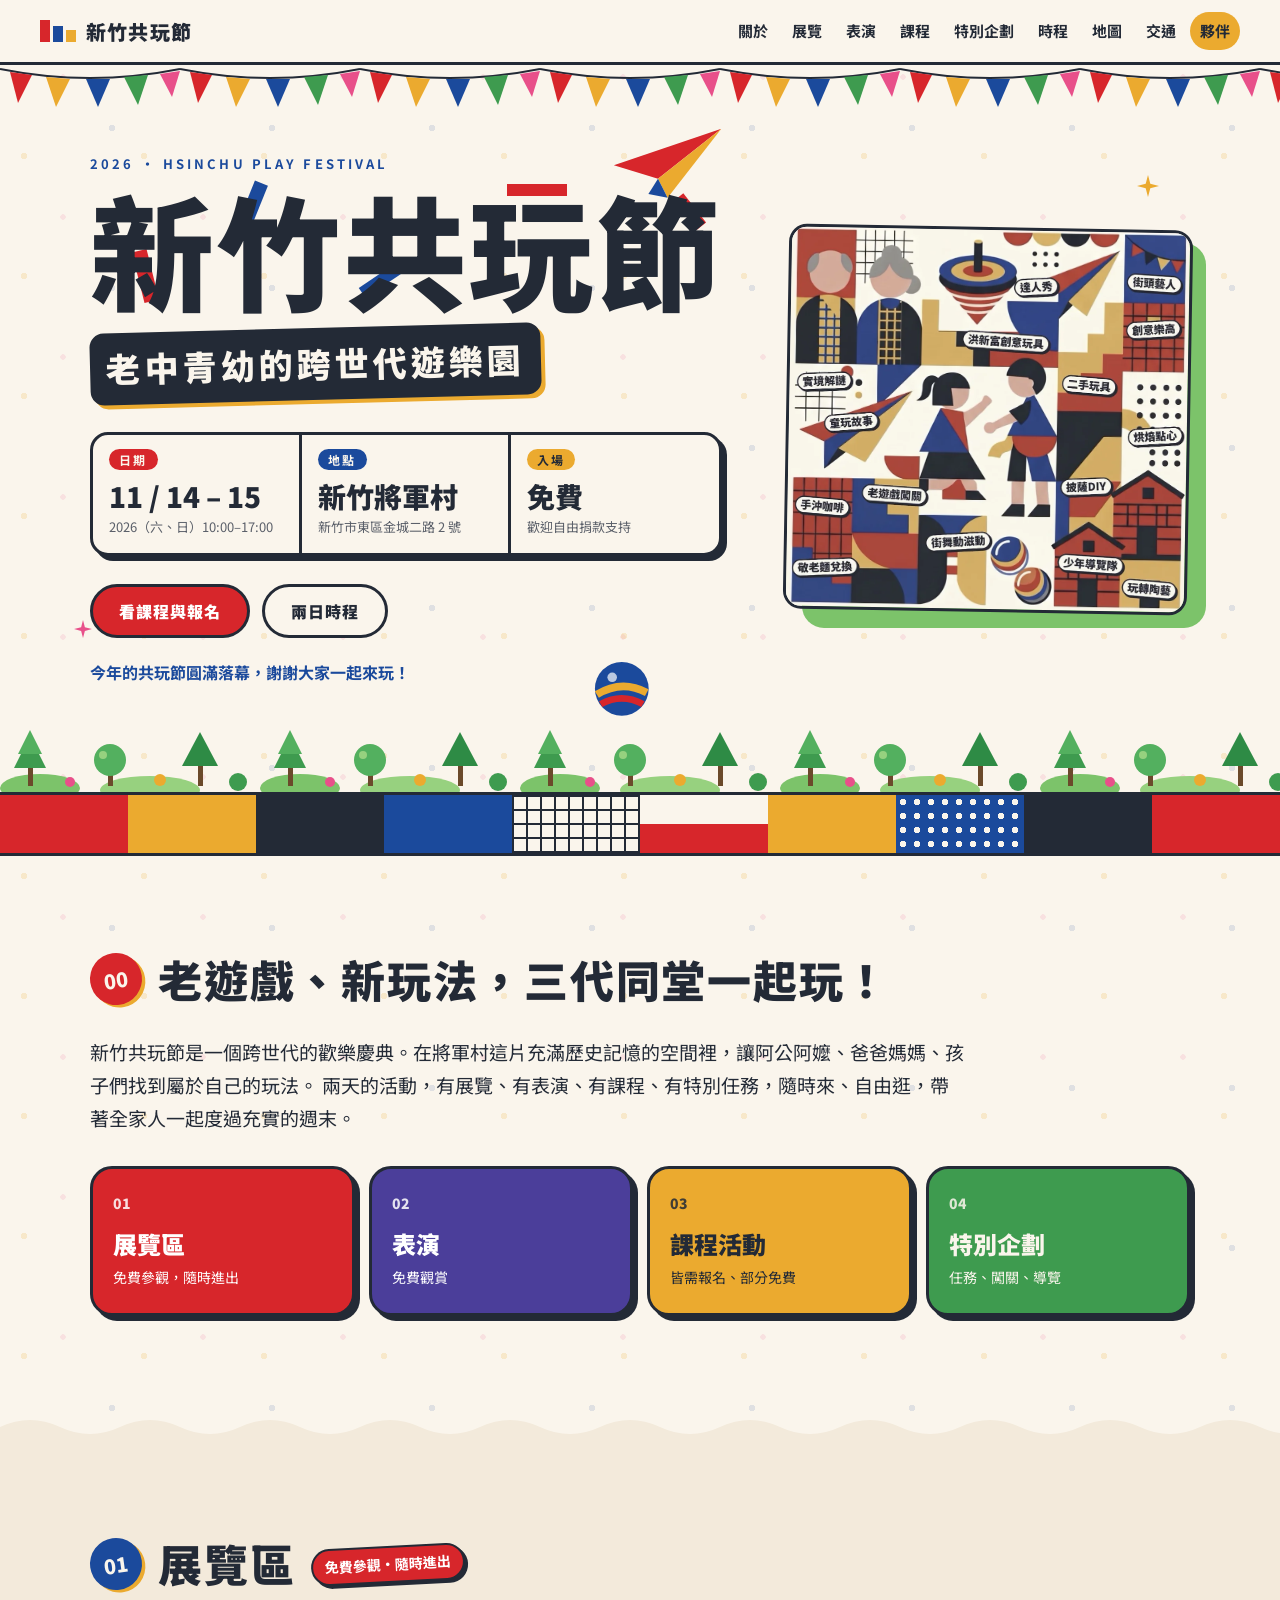
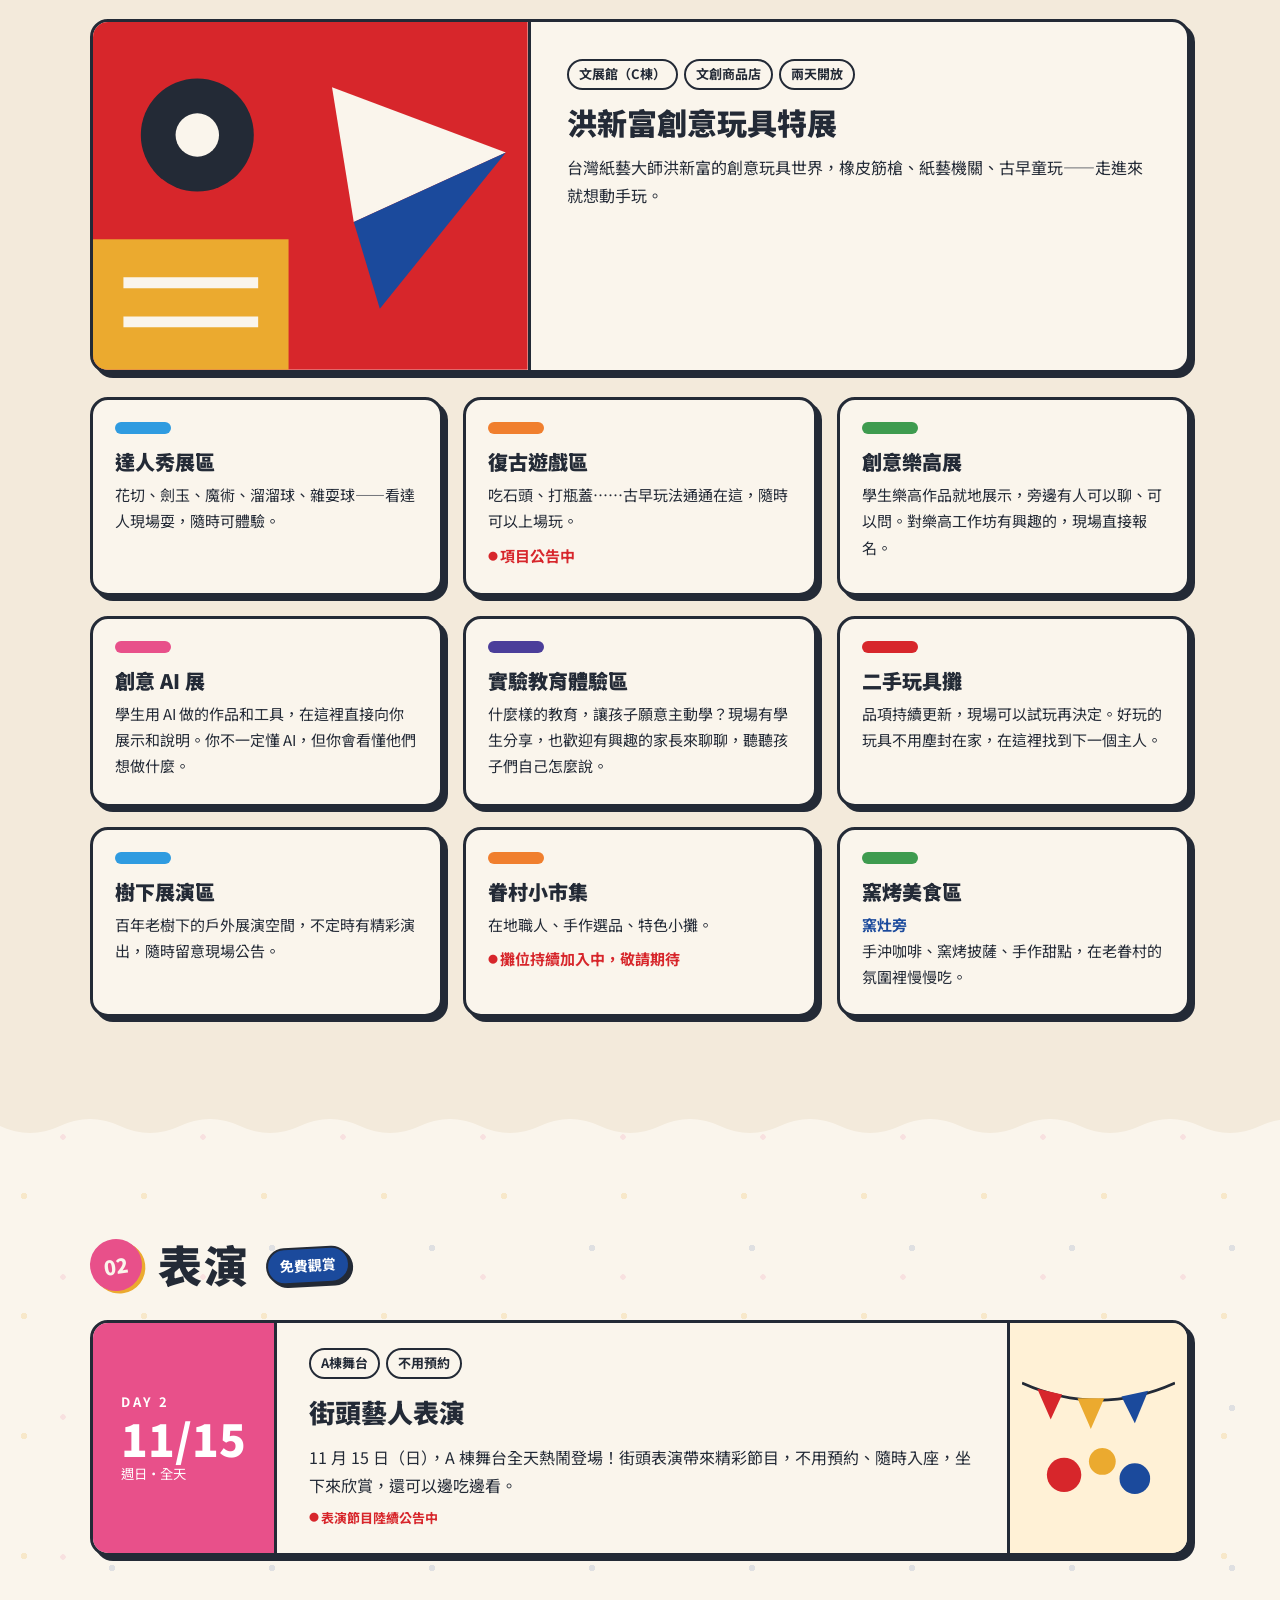
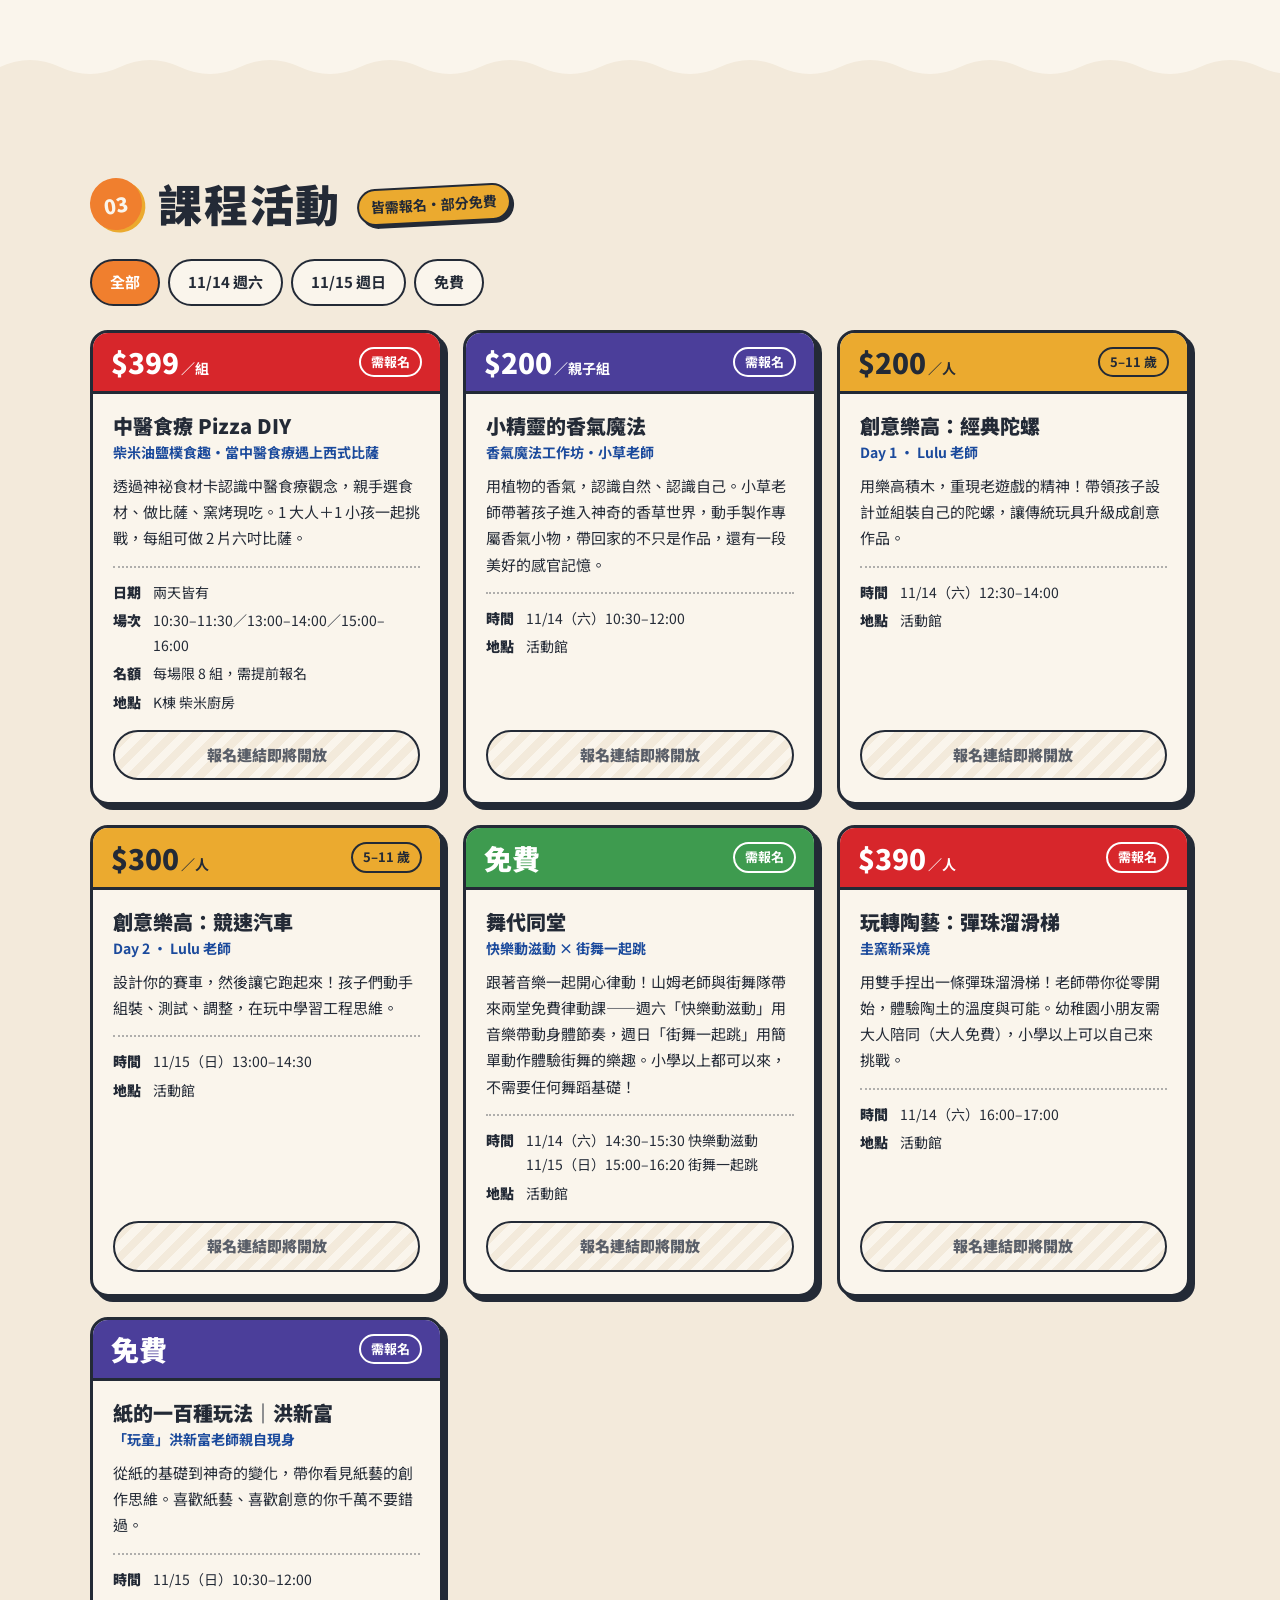
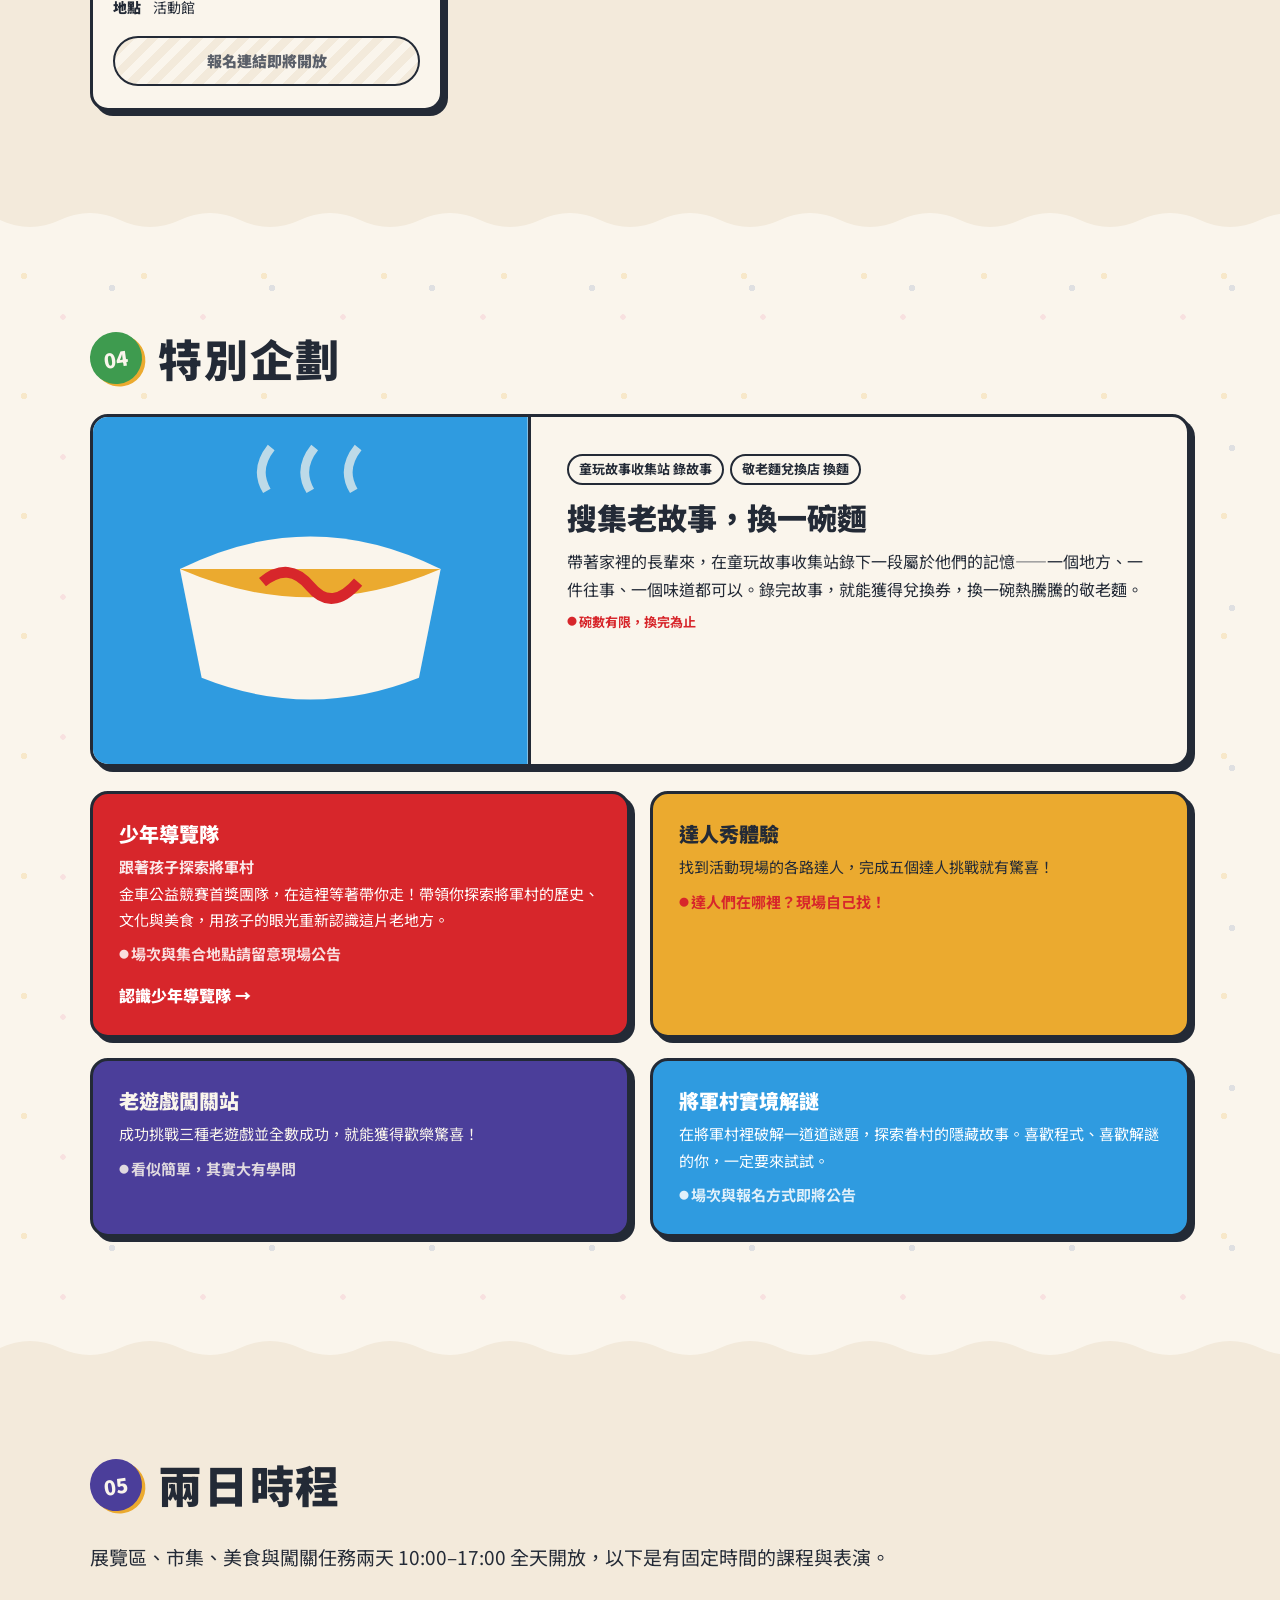
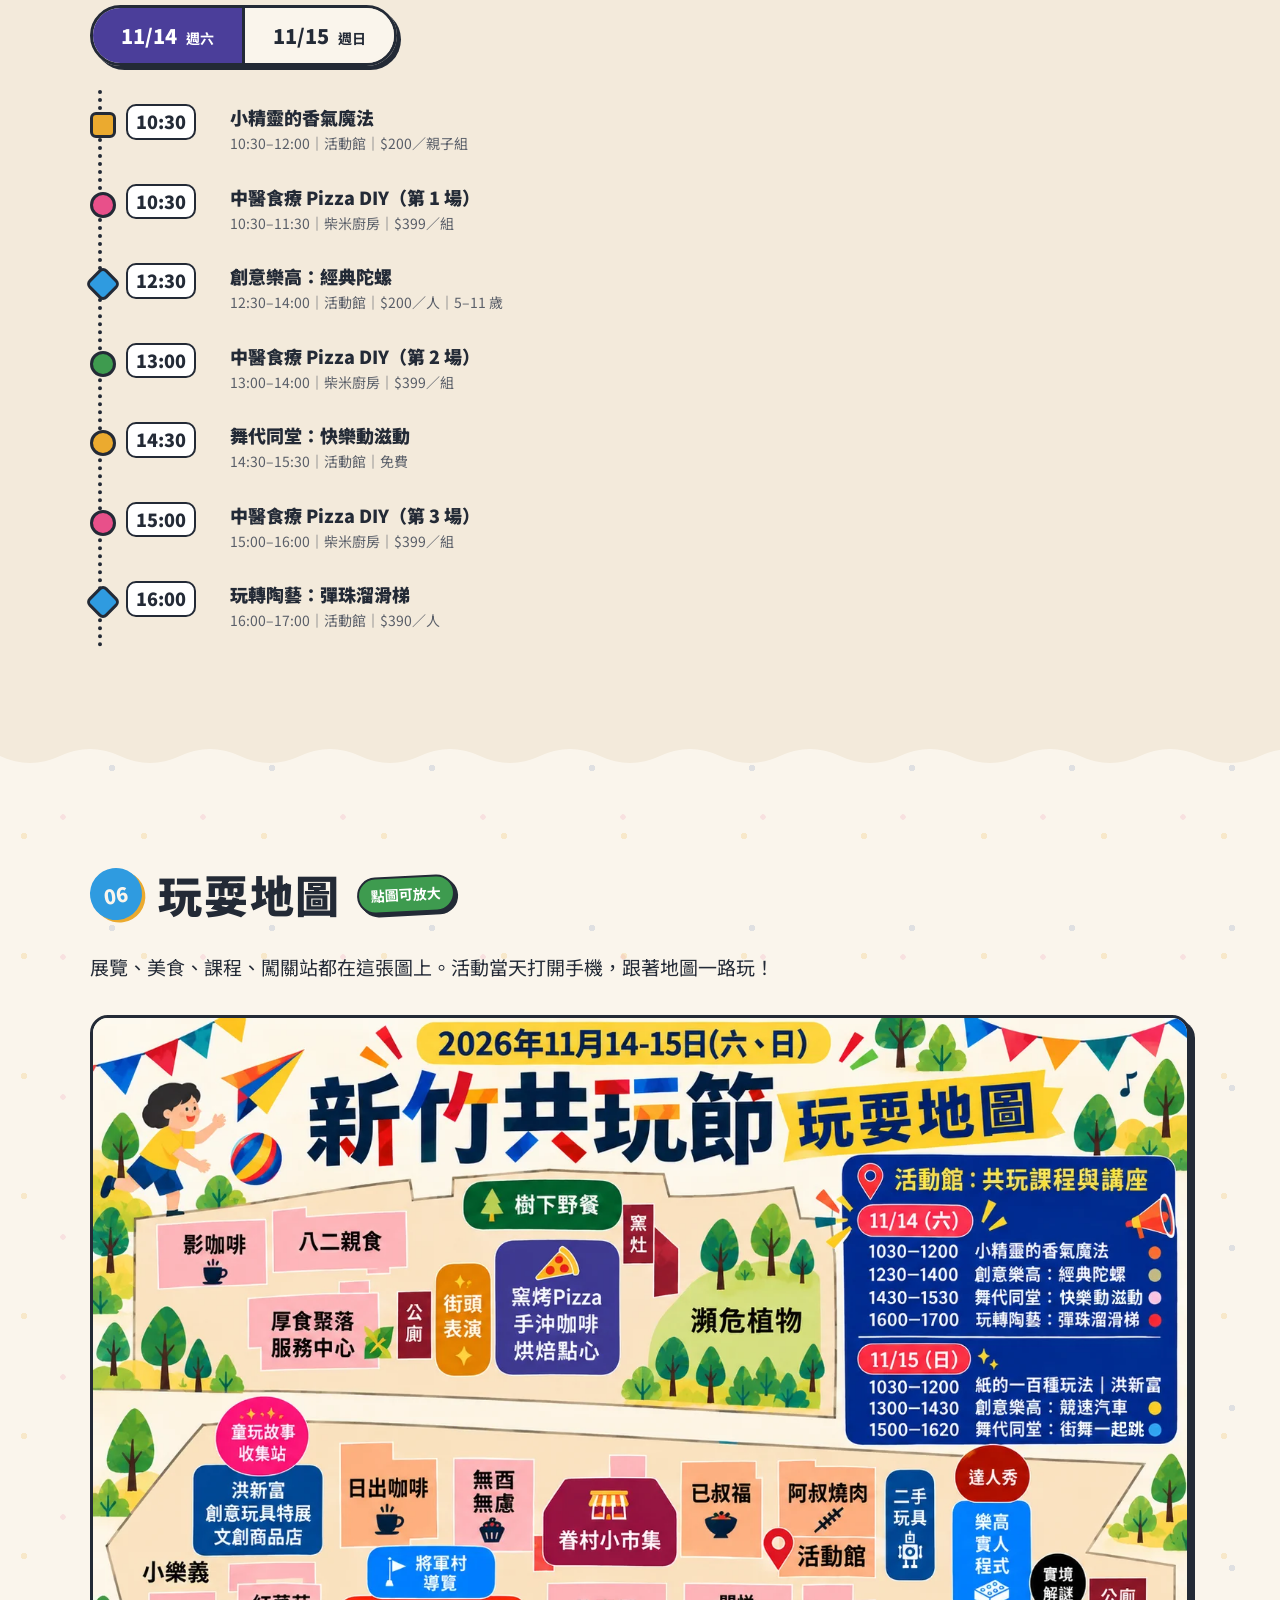
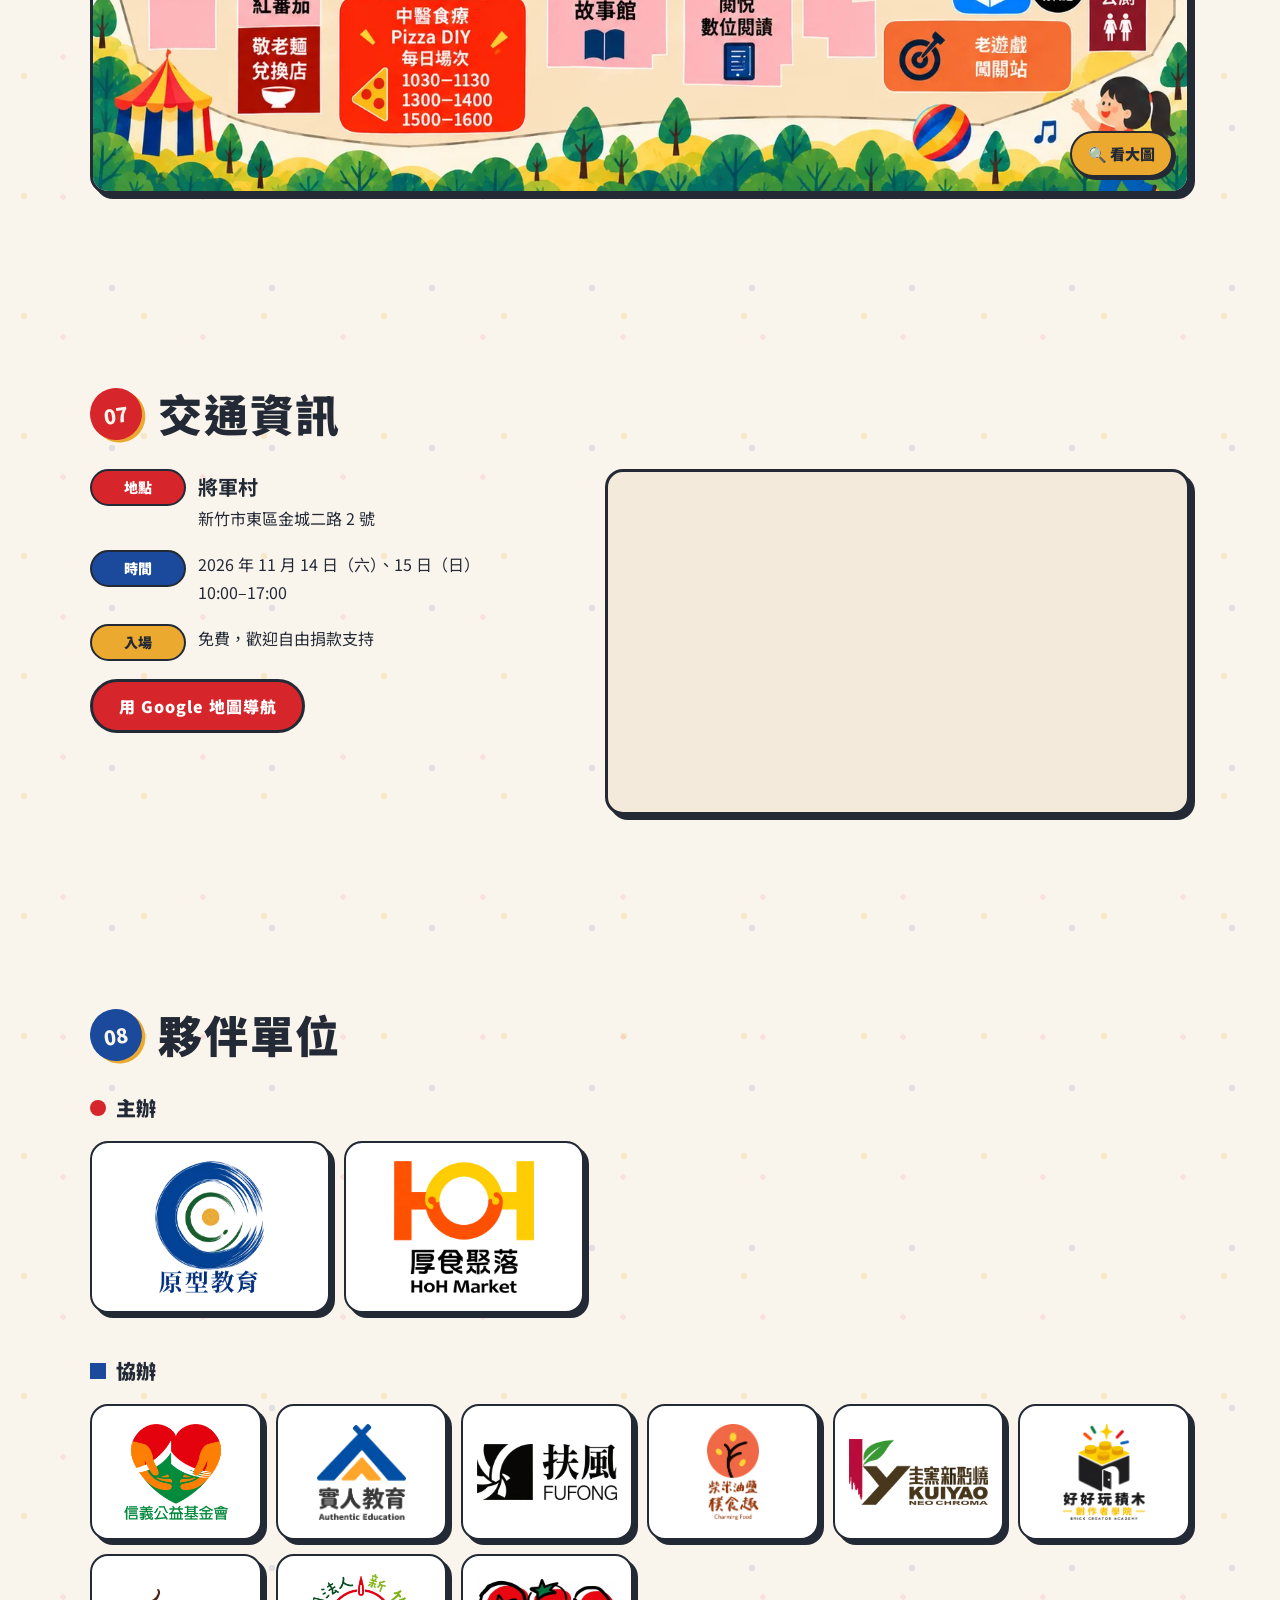
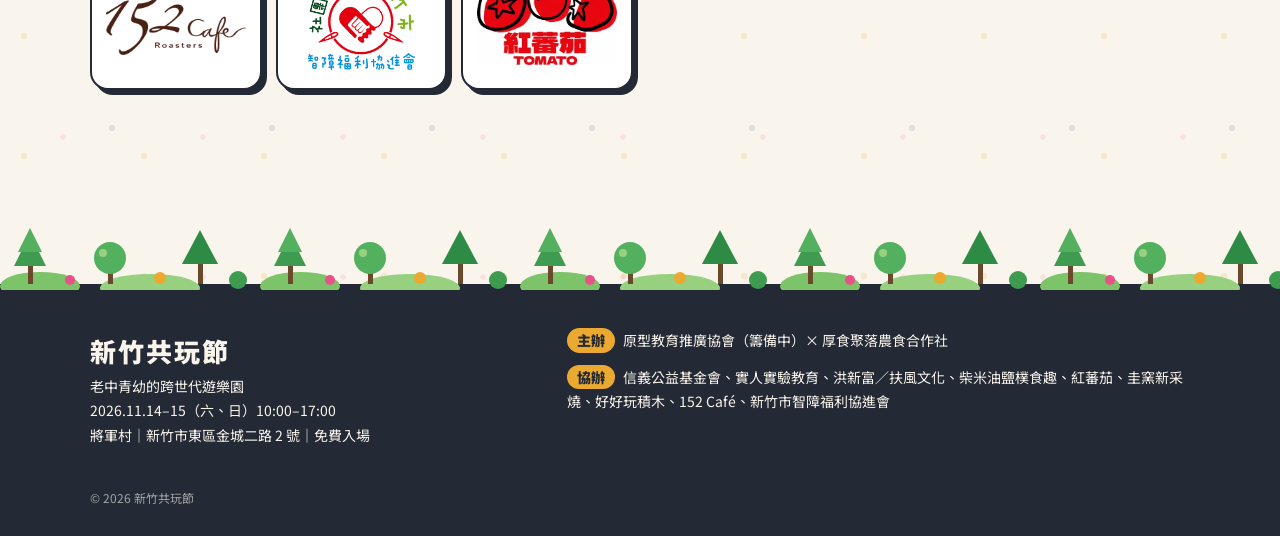
==== index.html @ 65bac4a7 "Add files via upload" ====
<!doctype html>
<html lang="zh-Hant-TW">
<head>
<meta charset="utf-8">
<meta name="viewport" content="width=device-width, initial-scale=1">
<title>新竹共玩節 2026｜老中青幼的跨世代遊樂園｜11/14–15 新竹將軍村 免費入場</title>
<meta name="description" content="新竹共玩節 2026 年 11 月 14–15 日（六、日）10:00–17:00 在新竹市將軍村舉辦，免費入場。洪新富創意玩具特展、達人秀、復古遊戲、樂高與陶藝工作坊、窯烤披薩 DIY、街頭藝人表演、少年導覽隊，老遊戲新玩法，三代同堂一起玩！">
<meta name="keywords" content="新竹共玩節,新竹活動,將軍村,眷村,親子活動,跨世代,童玩,洪新富,少年導覽隊,新竹週末,2026新竹">
<link rel="canonical" href="https://shirenschool.github.io/hsinchu-play-fest/">
<meta name="theme-color" content="#FAF5EC">
<link rel="icon" type="image/png" href="images/favicon.png">
<link rel="apple-touch-icon" href="images/favicon.png">

<!-- 社群分享預覽（Facebook / LINE） -->
<meta property="og:type" content="website">
<meta property="og:locale" content="zh_TW">
<meta property="og:site_name" content="新竹共玩節">
<meta property="og:title" content="新竹共玩節｜老中青幼的跨世代遊樂園">
<meta property="og:description" content="11/14–15（六、日）10:00–17:00 新竹將軍村，免費入場！老遊戲、新玩法，三代同堂一起玩。">
<meta property="og:url" content="https://shirenschool.github.io/hsinchu-play-fest/">
<meta property="og:image" content="https://shirenschool.github.io/hsinchu-play-fest/images/og.jpg">
<meta property="og:image:width" content="1200">
<meta property="og:image:height" content="630">
<meta name="twitter:card" content="summary_large_image">

<!-- Google 活動結構化資料：讓搜尋結果有機會直接顯示日期與地點 -->
<script type="application/ld+json">
{
  "@context": "https://schema.org",
  "@type": "Festival",
  "name": "新竹共玩節：老中青幼的跨世代遊樂園",
  "description": "老遊戲、新玩法，三代同堂一起玩！在新竹將軍村有展覽、表演、課程與特別任務，免費入場。",
  "startDate": "2026-11-14T10:00:00+08:00",
  "endDate": "2026-11-15T17:00:00+08:00",
  "eventStatus": "https://schema.org/EventScheduled",
  "eventAttendanceMode": "https://schema.org/OfflineEventAttendanceMode",
  "location": {
    "@type": "Place",
    "name": "將軍村",
    "address": {
      "@type": "PostalAddress",
      "streetAddress": "金城二路2號",
      "addressLocality": "東區",
      "addressRegion": "新竹市",
      "addressCountry": "TW"
    }
  },
  "image": ["https://shirenschool.github.io/hsinchu-play-fest/images/og.jpg"],
  "isAccessibleForFree": true,
  "offers": {
    "@type": "Offer",
    "price": "0",
    "priceCurrency": "TWD",
    "availability": "https://schema.org/InStock",
    "url": "https://shirenschool.github.io/hsinchu-play-fest/",
    "validFrom": "2026-10-20T00:00:00+08:00"
  },
  "organizer": [
    {"@type": "Organization", "name": "原型教育推廣協會（籌備中）", "url": "https://shirenschool.github.io/hsinchu-play-fest/"},
    {"@type": "Organization", "name": "厚食聚落農食合作社", "url": "https://shirenschool.github.io/hsinchu-play-fest/"}
  ],
  "performer": {"@type": "PerformingGroup", "name": "街頭藝人"}
}
</script>

<link rel="preconnect" href="https://fonts.googleapis.com">
<link rel="preconnect" href="https://fonts.gstatic.com" crossorigin>
<link href="https://fonts.googleapis.com/css2?family=Noto+Sans+TC:wght@400;500;700;900&display=swap" rel="stylesheet">
<link rel="stylesheet" href="style.css">
</head>
<body>

<!-- ===== 導覽列 ===== -->
<header class="nav" id="top">
  <a class="brand" href="#top" aria-label="新竹共玩節 回到頂端">
    <span class="brand-mark" aria-hidden="true"><i class="r"></i><i class="b"></i><i class="y"></i></span>
    新竹共玩節
  </a>
  <button class="menu-btn" aria-label="開啟選單" aria-expanded="false"><span></span><span></span><span></span></button>
  <nav class="menu" aria-label="主選單">
    <a href="#about">關於</a>
    <a href="#expo">展覽</a>
    <a href="#show">表演</a>
    <a href="#class">課程</a>
    <a href="#special">特別企劃</a>
    <a href="#schedule">時程</a>
    <a href="#map">地圖</a>
    <a href="#visit">交通</a>
    <a href="#partners">夥伴</a>
  </nav>
</header>
<div class="notice" id="notice" hidden></div>

<main>

<!-- ===== 首屏 ===== -->
<div class="bunting" aria-hidden="true"></div>
<section class="hero">
  <div class="hero-deco" aria-hidden="true">
    <svg class="deco plane" viewBox="0 0 120 80"><path d="M4 44 L116 6 L50 58 Z" fill="#D7262B"/><path d="M116 6 L50 58 L60 78 Z" fill="#EBAA2F"/><path d="M50 58 L40 74 L60 78 Z" fill="#1B4A9C"/></svg>
    <svg class="deco ball" viewBox="0 0 60 60"><circle cx="30" cy="30" r="28" fill="#1B4A9C"/><path d="M4 36 Q30 20 56 34" stroke="#EBAA2F" stroke-width="8" fill="none"/><path d="M8 46 Q30 34 52 46" stroke="#D7262B" stroke-width="7" fill="none"/><circle cx="20" cy="18" r="5" fill="#fff" opacity=".7"/></svg>
    <svg class="deco star s1" viewBox="0 0 24 24"><path d="M12 0 L14.5 9.5 L24 12 L14.5 14.5 L12 24 L9.5 14.5 L0 12 L9.5 9.5 Z" fill="#EBAA2F"/></svg>
    <svg class="deco star s2" viewBox="0 0 24 24"><path d="M12 0 L14.5 9.5 L24 12 L14.5 14.5 L12 24 L9.5 14.5 L0 12 L9.5 9.5 Z" fill="#E8508A"/></svg>
    <svg class="deco note" viewBox="0 0 24 30"><path d="M8 24 V4 L22 1 V20" stroke="#1B4A9C" stroke-width="3" fill="none"/><ellipse cx="5" cy="24" rx="5" ry="4" fill="#1B4A9C"/><ellipse cx="19" cy="21" rx="5" ry="4" fill="#1B4A9C"/></svg>
  </div>
  <div class="hero-text">
    <p class="eyebrow">2026 · HSINCHU PLAY FESTIVAL</p>
    <h1 class="title" aria-label="新竹共玩節">
      <span class="t t1">新</span><span class="t t2">竹</span><span class="t t3">共</span><span class="t t4">玩</span><span class="t t5">節</span>
    </h1>
    <p class="subtitle">老中青幼的跨世代遊樂園</p>

    <div class="facts">
      <div class="fact fact-date">
        <span class="fact-label">日期</span>
        <span class="fact-value">11 / 14 – 15</span>
        <span class="fact-note">2026（六、日）10:00–17:00</span>
      </div>
      <div class="fact fact-place">
        <span class="fact-label">地點</span>
        <span class="fact-value">新竹將軍村</span>
        <span class="fact-note">新竹市東區金城二路 2 號</span>
      </div>
      <div class="fact fact-free">
        <span class="fact-label">入場</span>
        <span class="fact-value">免費</span>
        <span class="fact-note">歡迎自由捐款支持</span>
      </div>
    </div>

    <div class="cta">
      <a class="btn btn-red" href="#class">看課程與報名</a>
      <a class="btn btn-line" href="#schedule">兩日時程</a>
    </div>

    <p class="countdown" id="countdown" aria-live="polite"></p>
  </div>

  <figure class="hero-poster">
    <picture>
      <source srcset="images/hero.webp" type="image/webp">
      <img src="images/hero.jpg" width="1000" height="953" alt="新竹共玩節活動亮點插畫：達人秀、街頭藝人、洪新富創意玩具、創意樂高、實境解謎、二手玩具、童玩故事、烘焙點心、披薩DIY、老遊戲闖關、手沖咖啡、街舞動滋動、敬老麵兌換、少年導覽隊、玩轉陶藝">
    </picture>
  </figure>
</section>

<div class="treeline" aria-hidden="true"></div>
<!-- 色塊分隔條 -->
<div class="strip" aria-hidden="true">
  <i class="red"></i><i class="yellow"></i><i class="navy"></i><i class="blue"></i><i class="grid"></i><i class="red half"></i><i class="yellow"></i><i class="blue dots"></i><i class="navy"></i><i class="red"></i>
</div>

<!-- ===== 關於 ===== -->
<section class="section" id="about">
  <div class="section-head">
    <span class="num">00</span>
    <h2>老遊戲、新玩法，<br class="br-sm">三代同堂一起玩！</h2>
  </div>
  <p class="lead">
    新竹共玩節是一個跨世代的歡樂慶典。在將軍村這片充滿歷史記憶的空間裡，讓阿公阿嬤、爸爸媽媽、孩子們找到屬於自己的玩法。
    兩天的活動，有展覽、有表演、有課程、有特別任務，隨時來、自由逛，帶著全家人一起度過充實的週末。
  </p>

  <div class="quick">
    <a class="quick-item q-red" href="#expo"><span class="q-num">01</span><b>展覽區</b><small>免費參觀，隨時進出</small></a>
    <a class="quick-item q-blue" href="#show"><span class="q-num">02</span><b>表演</b><small>免費觀賞</small></a>
    <a class="quick-item q-yellow" href="#class"><span class="q-num">03</span><b>課程活動</b><small>皆需報名、部分免費</small></a>
    <a class="quick-item q-navy" href="#special"><span class="q-num">04</span><b>特別企劃</b><small>任務、闖關、導覽</small></a>
  </div>
</section>

<!-- ===== 一、展覽區 ===== -->
<section class="section section-tint" id="expo">
  <div class="section-head">
    <span class="num">01</span>
    <h2>展覽區</h2>
    <span class="head-tag tag-red">免費參觀・隨時進出</span>
  </div>

  <div id="expo-list">
  <article class="feature">
    <div class="feature-art" aria-hidden="true">
      <svg viewBox="0 0 200 160"><rect width="200" height="160" fill="#D7262B"/><rect x="0" y="100" width="90" height="60" fill="#EBAA2F"/><path d="M110 30 L190 60 L120 92 Z" fill="#FAF5EC"/><path d="M190 60 L120 92 L132 132 Z" fill="#1B4A9C"/><circle cx="48" cy="52" r="26" fill="#232A36"/><circle cx="48" cy="52" r="10" fill="#FAF5EC"/><g stroke="#FAF5EC" stroke-width="5"><path d="M14 120 H76 M14 138 H76"/></g></svg>
    </div>
    <div class="feature-body">
      <p class="meta"><span class="pill">文展館（C棟）</span><span class="pill">文創商品店</span><span class="pill">兩天開放</span></p>
      <h3>洪新富創意玩具特展</h3>
      <p>台灣紙藝大師洪新富的創意玩具世界，橡皮筋槍、紙藝機關、古早童玩——走進來就想動手玩。</p>
    </div>
  </article>

  <div class="card-grid">
    <article class="card">
      <span class="card-bar bar-blue"></span>
      <h3>達人秀展區</h3>
      <p>花切、劍玉、魔術、溜溜球、雜耍球——看達人現場耍，隨時可體驗。</p>
    </article>
    <article class="card">
      <span class="card-bar bar-yellow"></span>
      <h3>復古遊戲區</h3>
      <p>吃石頭、打瓶蓋……古早玩法通通在這，隨時可以上場玩。</p>
      <p class="soon">項目公告中</p>
    </article>
    <article class="card">
      <span class="card-bar bar-red"></span>
      <h3>創意樂高展</h3>
      <p>學生樂高作品就地展示，旁邊有人可以聊、可以問。對樂高工作坊有興趣的，現場直接報名。</p>
    </article>
    <article class="card">
      <span class="card-bar bar-navy"></span>
      <h3>創意 AI 展</h3>
      <p>學生用 AI 做的作品和工具，在這裡直接向你展示和說明。你不一定懂 AI，但你會看懂他們想做什麼。</p>
    </article>
    <article class="card">
      <span class="card-bar bar-blue"></span>
      <h3>實驗教育體驗區</h3>
      <p>什麼樣的教育，讓孩子願意主動學？現場有學生分享，也歡迎有興趣的家長來聊聊，聽聽孩子們自己怎麼說。</p>
    </article>
    <article class="card">
      <span class="card-bar bar-yellow"></span>
      <h3>二手玩具攤</h3>
      <p>品項持續更新，現場可以試玩再決定。好玩的玩具不用塵封在家，在這裡找到下一個主人。</p>
    </article>
    <article class="card">
      <span class="card-bar bar-red"></span>
      <h3>樹下展演區</h3>
      <p>百年老樹下的戶外展演空間，不定時有精彩演出，隨時留意現場公告。</p>
    </article>
    <article class="card">
      <span class="card-bar bar-navy"></span>
      <h3>眷村小市集</h3>
      <p>在地職人、手作選品、特色小攤。</p>
      <p class="soon">攤位持續加入中，敬請期待</p>
    </article>
    <article class="card">
      <span class="card-bar bar-yellow"></span>
      <h3>窯烤美食區</h3>
      <p class="where">窯灶旁</p>
      <p>手沖咖啡、窯烤披薩、手作甜點，在老眷村的氛圍裡慢慢吃。</p>
    </article>
  </div>
  </div>
</section>

<!-- ===== 二、表演 ===== -->
<section class="section" id="show">
  <div class="section-head">
    <span class="num">02</span>
    <h2>表演</h2>
    <span class="head-tag tag-blue">免費觀賞</span>
  </div>

  <div id="show-list">
  <article class="show">
    <div class="show-date">
      <span>DAY 2</span>
      <b>11/15</b>
      <small>週日・全天</small>
    </div>
    <div class="show-body">
      <p class="meta"><span class="pill">A棟舞台</span><span class="pill">不用預約</span></p>
      <h3>街頭藝人表演</h3>
      <p>11 月 15 日（日），A 棟舞台全天熱鬧登場！街頭表演帶來精彩節目，不用預約、隨時入座，坐下來欣賞，還可以邊吃邊看。</p>
      <p class="soon">表演節目陸續公告中</p>
    </div>
    <div class="show-art" aria-hidden="true">
      <svg viewBox="0 0 160 160"><path d="M0 22 Q80 58 160 22" stroke="#232A36" stroke-width="3" fill="none"/><path d="M16 28 L30 60 L42 34 Z" fill="#D7262B"/><path d="M58 38 L72 70 L86 38 Z" fill="#EBAA2F"/><path d="M104 36 L118 64 L132 30 Z" fill="#1B4A9C"/><circle cx="44" cy="118" r="18" fill="#D7262B"/><circle cx="84" cy="104" r="14" fill="#EBAA2F"/><circle cx="118" cy="122" r="16" fill="#1B4A9C"/></svg>
    </div>
  </article>
  </div>
</section>

<!-- ===== 三、課程活動 ===== -->
<section class="section section-tint" id="class">
  <div class="section-head">
    <span class="num">03</span>
    <h2>課程活動</h2>
    <span class="head-tag tag-yellow">皆需報名・部分免費</span>
  </div>

  <div class="filters" role="group" aria-label="篩選課程">
    <button class="chip active" data-filter="all">全部</button>
    <button class="chip" data-filter="d1">11/14 週六</button>
    <button class="chip" data-filter="d2">11/15 週日</button>
    <button class="chip" data-filter="free">免費</button>
  </div>

  <div class="class-grid" id="class-list">

    <article class="class-card" data-days="d1 d2">
      <header class="class-top top-red">
        <span class="price">$399<small>／組</small></span>
        <span class="badge">需報名</span>
      </header>
      <div class="class-body">
        <h3>中醫食療 Pizza DIY</h3>
        <p class="sub">柴米油鹽樸食趣・當中醫食療遇上西式比薩</p>
        <p>透過神祕食材卡認識中醫食療觀念，親手選食材、做比薩、窯烤現吃。1 大人＋1 小孩一起挑戰，每組可做 2 片六吋比薩。</p>
        <dl class="info">
          <dt>日期</dt><dd>兩天皆有</dd>
          <dt>場次</dt><dd>10:30–11:30／13:00–14:00／15:00–16:00</dd>
          <dt>名額</dt><dd>每場限 8 組，需提前報名</dd>
          <dt>地點</dt><dd>K棟 柴米廚房</dd>
        </dl>
        <span class="reg reg-soon">報名連結即將開放</span>
      </div>
    </article>

    <article class="class-card" data-days="d1">
      <header class="class-top top-blue">
        <span class="price">$200<small>／親子組</small></span>
        <span class="badge">需報名</span>
      </header>
      <div class="class-body">
        <h3>小精靈的香氣魔法</h3>
        <p class="sub">香氣魔法工作坊・小草老師</p>
        <p>用植物的香氣，認識自然、認識自己。小草老師帶著孩子進入神奇的香草世界，動手製作專屬香氣小物，帶回家的不只是作品，還有一段美好的感官記憶。</p>
        <dl class="info">
          <dt>時間</dt><dd>11/14（六）10:30–12:00</dd>
          <dt>地點</dt><dd>活動館</dd>
        </dl>
        <span class="reg reg-soon">報名連結即將開放</span>
      </div>
    </article>

    <article class="class-card" data-days="d1">
      <header class="class-top top-yellow">
        <span class="price">$200<small>／人</small></span>
        <span class="badge">5–11 歲</span>
      </header>
      <div class="class-body">
        <h3>創意樂高：經典陀螺</h3>
        <p class="sub">Day 1 · Lulu 老師</p>
        <p>用樂高積木，重現老遊戲的精神！帶領孩子設計並組裝自己的陀螺，讓傳統玩具升級成創意作品。</p>
        <dl class="info">
          <dt>時間</dt><dd>11/14（六）12:30–14:00</dd>
          <dt>地點</dt><dd>活動館</dd>
        </dl>
        <span class="reg reg-soon">報名連結即將開放</span>
      </div>
    </article>

    <article class="class-card" data-days="d2">
      <header class="class-top top-yellow">
        <span class="price">$300<small>／人</small></span>
        <span class="badge">5–11 歲</span>
      </header>
      <div class="class-body">
        <h3>創意樂高：競速汽車</h3>
        <p class="sub">Day 2 · Lulu 老師</p>
        <p>設計你的賽車，然後讓它跑起來！孩子們動手組裝、測試、調整，在玩中學習工程思維。</p>
        <dl class="info">
          <dt>時間</dt><dd>11/15（日）13:00–14:30</dd>
          <dt>地點</dt><dd>活動館</dd>
        </dl>
        <span class="reg reg-soon">報名連結即將開放</span>
      </div>
    </article>

    <article class="class-card" data-days="d1 d2" data-free="1">
      <header class="class-top top-navy">
        <span class="price">免費</span>
        <span class="badge">需報名</span>
      </header>
      <div class="class-body">
        <h3>舞代同堂</h3>
        <p class="sub">快樂動滋動 × 街舞一起跳</p>
        <p>跟著音樂一起開心律動！山姆老師與街舞隊帶來兩堂免費律動課——週六「快樂動滋動」用音樂帶動身體節奏，週日「街舞一起跳」用簡單動作體驗街舞的樂趣。小學以上都可以來，不需要任何舞蹈基礎！</p>
        <dl class="info">
          <dt>時間</dt><dd>11/14（六）14:30–15:30 快樂動滋動<br>11/15（日）15:00–16:20 街舞一起跳</dd>
          <dt>地點</dt><dd>活動館</dd>
        </dl>
        <span class="reg reg-soon">報名連結即將開放</span>
      </div>
    </article>

    <article class="class-card" data-days="d1">
      <header class="class-top top-red">
        <span class="price">$390<small>／人</small></span>
        <span class="badge">需報名</span>
      </header>
      <div class="class-body">
        <h3>玩轉陶藝：彈珠溜滑梯</h3>
        <p class="sub">圭窯新采燒</p>
        <p>用雙手捏出一條彈珠溜滑梯！老師帶你從零開始，體驗陶土的溫度與可能。幼稚園小朋友需大人陪同（大人免費），小學以上可以自己來挑戰。</p>
        <dl class="info">
          <dt>時間</dt><dd>11/14（六）16:00–17:00</dd>
          <dt>地點</dt><dd>活動館</dd>
        </dl>
        <span class="reg reg-soon">報名連結即將開放</span>
      </div>
    </article>

    <article class="class-card" data-days="d2" data-free="1">
      <header class="class-top top-blue">
        <span class="price">免費</span>
        <span class="badge">需報名</span>
      </header>
      <div class="class-body">
        <h3>紙的一百種玩法｜洪新富</h3>
        <p class="sub">「玩童」洪新富老師親自現身</p>
        <p>從紙的基礎到神奇的變化，帶你看見紙藝的創作思維。喜歡紙藝、喜歡創意的你千萬不要錯過。</p>
        <dl class="info">
          <dt>時間</dt><dd>11/15（日）10:30–12:00</dd>
          <dt>地點</dt><dd>活動館</dd>
        </dl>
        <span class="reg reg-soon">報名連結即將開放</span>
      </div>
    </article>

  </div>
</section>

<!-- ===== 四、特別企劃 ===== -->
<section class="section" id="special">
  <div class="section-head">
    <span class="num">04</span>
    <h2>特別企劃</h2>
  </div>

  <div id="special-list">
  <article class="feature feature-blue">
    <div class="feature-art" aria-hidden="true">
      <svg viewBox="0 0 200 160"><rect width="200" height="160" fill="#1B4A9C"/><path d="M40 70 Q100 40 160 70 L150 120 Q100 140 50 120 Z" fill="#FAF5EC"/><path d="M40 70 Q100 96 160 70" fill="#EBAA2F"/><g stroke="#D7262B" stroke-width="5" fill="none"><path d="M78 76 Q90 66 100 78 Q110 90 122 76"/></g><g stroke="#FAF5EC" stroke-width="4" fill="none" opacity=".7"><path d="M80 34 Q74 24 82 14 M100 34 Q94 24 102 14 M120 34 Q114 24 122 14"/></g></svg>
    </div>
    <div class="feature-body">
      <p class="meta"><span class="pill">童玩故事收集站 錄故事</span><span class="pill">敬老麵兌換店 換麵</span></p>
      <h3>搜集老故事，換一碗麵</h3>
      <p>帶著家裡的長輩來，在童玩故事收集站錄下一段屬於他們的記憶——一個地方、一件往事、一個味道都可以。錄完故事，就能獲得兌換券，換一碗熱騰騰的敬老麵。</p>
      <p class="soon">碗數有限，換完為止</p>
    </div>
  </article>

  <div class="card-grid card-grid-4">
    <article class="card card-solid solid-red">
      <h3>少年導覽隊</h3>
      <p class="where">跟著孩子探索將軍村</p>
      <p>金車公益競賽首獎團隊，在這裡等著帶你走！帶領你探索將軍村的歷史、文化與美食，用孩子的眼光重新認識這片老地方。</p>
      <p class="soon">場次與集合地點請留意現場公告</p>
      <a class="more" href="https://shirenschool.github.io/wonder-scouts/" target="_blank" rel="noopener">認識少年導覽隊 →</a>
    </article>
    <article class="card card-solid solid-yellow">
      <h3>達人秀體驗</h3>
      <p>找到活動現場的各路達人，完成五個達人挑戰就有驚喜！</p>
      <p class="soon">達人們在哪裡？現場自己找！</p>
    </article>
    <article class="card card-solid solid-navy">
      <h3>老遊戲闖關站</h3>
      <p>成功挑戰三種老遊戲並全數成功，就能獲得歡樂驚喜！</p>
      <p class="soon">看似簡單，其實大有學問</p>
    </article>
    <article class="card card-solid solid-blue">
      <h3>將軍村實境解謎</h3>
      <p>在將軍村裡破解一道道謎題，探索眷村的隱藏故事。喜歡程式、喜歡解謎的你，一定要來試試。</p>
      <p class="soon">場次與報名方式即將公告</p>
    </article>
  </div>
  </div>
</section>

<!-- ===== 時程 ===== -->
<section class="section section-tint" id="schedule">
  <div class="section-head">
    <span class="num">05</span>
    <h2>兩日時程</h2>
  </div>
  <p class="lead">展覽區、市集、美食與闖關任務兩天 10:00–17:00 全天開放，以下是有固定時間的課程與表演。</p>

  <div class="tabs" role="tablist" aria-label="活動日期">
    <button class="tab active" role="tab" aria-selected="true" aria-controls="day1" id="tab-day1">11/14 <small>週六</small></button>
    <button class="tab" role="tab" aria-selected="false" aria-controls="day2" id="tab-day2">11/15 <small>週日</small></button>
  </div>

  <div class="day" id="day1" role="tabpanel" aria-labelledby="tab-day1">
    <ol class="timeline" id="timeline-day1">
      <li><time>10:30</time><div><h3>小精靈的香氣魔法</h3><p>10:30–12:00｜活動館｜$200／親子組</p></div></li>
      <li><time>10:30</time><div><h3>中醫食療 Pizza DIY（第 1 場）</h3><p>10:30–11:30｜柴米廚房｜$399／組</p></div></li>
      <li><time>12:30</time><div><h3>創意樂高：經典陀螺</h3><p>12:30–14:00｜活動館｜$200／人｜5–11 歲</p></div></li>
      <li><time>13:00</time><div><h3>中醫食療 Pizza DIY（第 2 場）</h3><p>13:00–14:00｜柴米廚房｜$399／組</p></div></li>
      <li><time>14:30</time><div><h3>舞代同堂：快樂動滋動</h3><p>14:30–15:30｜活動館｜免費</p></div></li>
      <li><time>15:00</time><div><h3>中醫食療 Pizza DIY（第 3 場）</h3><p>15:00–16:00｜柴米廚房｜$399／組</p></div></li>
      <li><time>16:00</time><div><h3>玩轉陶藝：彈珠溜滑梯</h3><p>16:00–17:00｜活動館｜$390／人</p></div></li>
    </ol>
  </div>

  <div class="day" id="day2" role="tabpanel" aria-labelledby="tab-day2" hidden>
    <ol class="timeline" id="timeline-day2">
      <li class="allday"><time>全天</time><div><h3>街頭藝人表演</h3><p>A棟舞台｜免費・隨時入座</p></div></li>
      <li><time>10:30</time><div><h3>紙的一百種玩法｜洪新富</h3><p>10:30–12:00｜活動館｜免費</p></div></li>
      <li><time>10:30</time><div><h3>中醫食療 Pizza DIY（第 1 場）</h3><p>10:30–11:30｜柴米廚房｜$399／組</p></div></li>
      <li><time>13:00</time><div><h3>創意樂高：競速汽車</h3><p>13:00–14:30｜活動館｜$300／人｜5–11 歲</p></div></li>
      <li><time>13:00</time><div><h3>中醫食療 Pizza DIY（第 2 場）</h3><p>13:00–14:00｜柴米廚房｜$399／組</p></div></li>
      <li><time>15:00</time><div><h3>舞代同堂：街舞一起跳</h3><p>15:00–16:20｜活動館｜免費</p></div></li>
      <li><time>15:00</time><div><h3>中醫食療 Pizza DIY（第 3 場）</h3><p>15:00–16:00｜柴米廚房｜$399／組</p></div></li>
    </ol>
  </div>
</section>

<!-- ===== 玩耍地圖 ===== -->
<section class="section" id="map">
  <div class="section-head">
    <span class="num">06</span>
    <h2>玩耍地圖</h2>
    <span class="head-tag tag-green">點圖可放大</span>
  </div>
  <p class="lead">展覽、美食、課程、闖關站都在這張圖上。活動當天打開手機，跟著地圖一路玩！</p>
  <a class="map-card" href="images/map.jpg" target="_blank" rel="noopener">
    <picture>
      <source srcset="images/map.webp" type="image/webp">
      <img src="images/map.jpg" width="1492" height="1054" loading="lazy" alt="新竹共玩節玩耍地圖：將軍村各區位置，包含洪新富創意玩具特展、眷村小市集、窯烤Pizza、活動館、老遊戲闖關站、達人秀、少年導覽隊集合點、敬老麵兌換店與公廁等">
    </picture>
    <span class="map-zoom">🔍 看大圖</span>
  </a>
</section>

<!-- ===== 交通 ===== -->
<section class="section" id="visit">
  <div class="section-head">
    <span class="num">07</span>
    <h2>交通資訊</h2>
  </div>

  <div class="visit">
    <div class="visit-info">
      <div class="info-row">
        <span class="info-tag tag-red">地點</span>
        <p><strong>將軍村</strong><br>新竹市東區金城二路 2 號</p>
      </div>
      <div class="info-row">
        <span class="info-tag tag-blue">時間</span>
        <p>2026 年 11 月 14 日（六）、15 日（日）<br>10:00–17:00</p>
      </div>
      <div class="info-row">
        <span class="info-tag tag-yellow">入場</span>
        <p>免費，歡迎自由捐款支持</p>
      </div>
      <a class="btn btn-red" href="https://www.google.com/maps/search/?api=1&query=%E6%96%B0%E7%AB%B9%E5%B8%82%E6%9D%B1%E5%8D%80%E9%87%91%E5%9F%8E%E4%BA%8C%E8%B7%AF2%E8%99%9F" target="_blank" rel="noopener">用 Google 地圖導航</a>
    </div>
    <div class="map">
      <iframe title="將軍村地圖：新竹市東區金城二路2號" loading="lazy" referrerpolicy="no-referrer-when-downgrade"
        src="https://www.google.com/maps?q=%E6%96%B0%E7%AB%B9%E5%B8%82%E6%9D%B1%E5%8D%80%E9%87%91%E5%9F%8E%E4%BA%8C%E8%B7%AF2%E8%99%9F&output=embed"></iframe>
    </div>
  </div>
</section>

<!-- ===== 夥伴單位 ===== -->
<section class="section partners" id="partners">
  <div class="section-head">
    <span class="num">08</span>
    <h2>夥伴單位</h2>
  </div>

  <h3 class="partner-label"><span class="dot dot-red"></span>主辦</h3>
  <ul class="logo-grid logo-grid-main">
    <li><img src="images/partners/p01.webp" alt="原型教育推廣協會（籌備中）" width="331" height="400" loading="lazy"></li>
    <li><img src="images/partners/p02.webp" alt="厚食聚落農食合作社 HoH Market" width="400" height="376" loading="lazy"></li>
  </ul>

  <h3 class="partner-label"><span class="dot dot-blue"></span>協辦</h3>
  <ul class="logo-grid">
    <li><img src="images/partners/p10.webp" alt="信義公益基金會" width="400" height="370" loading="lazy"></li>
    <li><img src="images/partners/p04.webp" alt="實人實驗教育" width="374" height="400" loading="lazy"></li>
    <li><img src="images/partners/p03.webp" alt="扶風文化" width="400" height="160" loading="lazy"></li>
    <li><img src="images/partners/p05.webp" alt="柴米油鹽樸食趣" width="218" height="400" loading="lazy"></li>
    <li><img src="images/partners/p08.webp" alt="圭窯新采燒" width="400" height="188" loading="lazy"></li>
    <li><img src="images/partners/p06.webp" alt="好好玩積木 創作者學院" width="341" height="400" loading="lazy"></li>
    <li><img src="images/partners/p07.webp" alt="152 Cafe Roasters" width="400" height="188" loading="lazy"></li>
    <li><img src="images/partners/p09.webp" alt="社團法人新竹市智障福利協進會" width="400" height="356" loading="lazy"></li>
    <li><img src="images/partners/p11.webp" alt="紅蕃茄 TOMATO" width="400" height="247" loading="lazy"></li>
  </ul>
</section>

</main>

<!-- ===== 頁尾 ===== -->
<div class="treeline treeline-foot" aria-hidden="true"></div>
<footer class="footer">
  <div class="footer-blocks" aria-hidden="true"><i class="red"></i><i class="yellow"></i><i class="blue"></i><i class="navy"></i></div>
  <div class="footer-inner">
    <div>
      <p class="footer-title">新竹共玩節</p>
      <p>老中青幼的跨世代遊樂園</p>
      <p>2026.11.14–15（六、日）10:00–17:00</p>
      <p>將軍村｜新竹市東區金城二路 2 號｜免費入場</p>
    </div>
    <div class="footer-org">
      <p><span>主辦</span>原型教育推廣協會（籌備中）× 厚食聚落農食合作社</p>
      <p><span>協辦</span>信義公益基金會、實人實驗教育、洪新富／扶風文化、柴米油鹽樸食趣、紅蕃茄、圭窯新采燒、好好玩積木、152 Café、新竹市智障福利協進會</p>
    </div>
  </div>
  <p class="copyright">© 2026 新竹共玩節</p>
</footer>

<script src="script.js" defer></script>
<script src="content.js" defer></script>
</body>
</html>
---- style.css ----
/* ===== 新竹共玩節 · 主視覺色票 ===== */
:root{
  --cream:#FAF5EC;
  --cream-2:#F3EADB;
  --red:#D7262B;
  --blue:#1B4A9C;
  --yellow:#EBAA2F;
  --navy:#232A36;
  --skin:#F0A99A;
  --ink:#232A36;
  --muted:#5A5F69;
  --line:#232A36;
  --radius:0px;
  --max:1180px;
  --gutter:clamp(16px,4vw,40px);
}

*{box-sizing:border-box;margin:0;padding:0}
html{scroll-behavior:smooth;scroll-padding-top:72px;-webkit-text-size-adjust:100%}
body{
  font-family:"Noto Sans TC",system-ui,-apple-system,"PingFang TC","Microsoft JhengHei",sans-serif;
  background:var(--cream);color:var(--ink);line-height:1.75;font-size:16px;
  overflow-x:hidden;
}
img{max-width:100%;display:block;height:auto}
a{color:inherit}
:focus-visible{outline:3px solid var(--blue);outline-offset:3px}

/* ===== 導覽列 ===== */
.nav{
  position:sticky;top:0;z-index:50;
  display:flex;align-items:center;justify-content:space-between;gap:16px;
  padding:12px var(--gutter);
  background:rgba(250,245,236,.94);backdrop-filter:blur(8px);
  border-bottom:3px solid var(--navy);
}
.brand{display:flex;align-items:center;gap:10px;font-weight:900;font-size:20px;text-decoration:none;letter-spacing:.06em}
.brand-mark{display:grid;grid-template-columns:repeat(3,10px);gap:3px}
.brand-mark i{display:block;height:22px}
.brand-mark .r{background:var(--red)}
.brand-mark .b{background:var(--blue);height:16px;align-self:end}
.brand-mark .y{background:var(--yellow);height:12px;align-self:end}
.menu{display:flex;gap:4px;flex-wrap:wrap}
.menu a{text-decoration:none;font-weight:700;font-size:15px;padding:6px 10px;position:relative}
.menu a::after{content:"";position:absolute;left:10px;right:10px;bottom:2px;height:3px;background:var(--red);transform:scaleX(0);transform-origin:left;transition:transform .2s}
.menu a:hover::after,.menu a.current::after{transform:scaleX(1)}
.menu-btn{display:none;width:44px;height:44px;border:2px solid var(--navy);background:var(--cream);cursor:pointer;flex-direction:column;justify-content:center;align-items:center;gap:5px}
.menu-btn span{display:block;width:20px;height:3px;background:var(--navy);transition:transform .2s,opacity .2s}
.menu-btn[aria-expanded="true"] span:nth-child(1){transform:translateY(8px) rotate(45deg)}
.menu-btn[aria-expanded="true"] span:nth-child(2){opacity:0}
.menu-btn[aria-expanded="true"] span:nth-child(3){transform:translateY(-8px) rotate(-45deg)}

/* ===== 首屏 ===== */
.hero{
  max-width:var(--max);margin:0 auto;
  display:grid;grid-template-columns:1.15fr .85fr;gap:clamp(24px,5vw,64px);align-items:center;
  padding:clamp(32px,6vw,72px) var(--gutter) clamp(40px,6vw,72px);
}
.eyebrow{font-weight:700;letter-spacing:.24em;font-size:13px;color:var(--blue);margin-bottom:10px}
.title{display:flex;font-weight:900;font-size:clamp(56px,10.5vw,124px);line-height:1;letter-spacing:.02em;color:var(--navy)}
.title .t{position:relative;display:inline-block}
/* 呼應主視覺：字上的彩色筆畫 */
.title .t::after{content:"";position:absolute;z-index:-1}
.title .t1::after{left:38%;top:52%;width:.12em;height:.42em;background:var(--red);transform:rotate(-14deg)}
.title .t2::after{left:22%;top:-4%;width:.11em;height:.45em;background:var(--blue);transform:rotate(22deg)}
.title .t3::after{left:12%;top:70%;width:.4em;height:.1em;background:var(--blue);transform:rotate(-34deg)}
.title .t4::after{left:30%;top:-2%;width:.48em;height:.1em;background:var(--red)}
.title .t5::after{left:70%;top:6%;width:.1em;height:.3em;background:var(--red);transform:rotate(-38deg)}
.title .t{isolation:isolate}
.subtitle{
  display:inline-block;margin-top:18px;
  font-weight:900;font-size:clamp(20px,3.2vw,34px);letter-spacing:.12em;
  background:var(--navy);color:var(--cream);padding:6px 16px;
}
.facts{display:grid;grid-template-columns:repeat(3,1fr);gap:0;margin-top:32px;border:3px solid var(--navy)}
.fact{padding:14px 16px;display:flex;flex-direction:column;gap:2px;border-right:3px solid var(--navy)}
.fact:last-child{border-right:0}
.fact-label{font-size:12px;font-weight:700;letter-spacing:.2em;color:var(--cream);background:var(--navy);align-self:flex-start;padding:0 8px}
.fact-date .fact-label{background:var(--red)}
.fact-place .fact-label{background:var(--blue)}
.fact-free .fact-label{background:var(--yellow);color:var(--navy)}
.fact-value{font-weight:900;font-size:clamp(20px,2.4vw,28px);line-height:1.3;margin-top:6px}
.fact-note{font-size:13px;color:var(--muted)}
.cta{display:flex;gap:12px;flex-wrap:wrap;margin-top:28px}
.btn{
  display:inline-flex;align-items:center;justify-content:center;min-height:48px;
  padding:10px 26px;font-weight:900;font-size:16px;text-decoration:none;letter-spacing:.06em;
  border:3px solid var(--navy);transition:transform .15s,box-shadow .15s;
}
.btn:hover{transform:translate(-3px,-3px);box-shadow:5px 5px 0 var(--navy)}
.btn-red{background:var(--red);color:#fff}
.btn-line{background:var(--cream);color:var(--navy)}
.countdown{margin-top:20px;font-weight:700;color:var(--blue);min-height:1.75em}
.countdown b{font-size:1.5em;color:var(--red);padding:0 4px}
.hero-poster{position:relative}
.hero-poster::before{content:"";position:absolute;inset:16px -16px -16px 16px;background:var(--yellow);z-index:-1}
.hero-poster img{border:3px solid var(--navy)}

/* 色塊分隔條 */
.strip{display:grid;grid-template-columns:repeat(10,1fr);height:clamp(36px,6vw,64px);border-block:3px solid var(--navy)}
.strip i{display:block}
.strip .red{background:var(--red)}.strip .yellow{background:var(--yellow)}.strip .navy{background:var(--navy)}.strip .blue{background:var(--blue)}
.strip .grid{background:var(--cream) repeating-linear-gradient(90deg,var(--navy) 0 2px,transparent 2px 14px),var(--cream);background-image:repeating-linear-gradient(90deg,var(--navy) 0 2px,transparent 2px 14px),repeating-linear-gradient(0deg,var(--navy) 0 2px,transparent 2px 14px)}
.strip .half{background:linear-gradient(var(--cream) 50%,var(--red) 50%)}
.strip .dots{background:var(--blue) radial-gradient(circle,var(--cream) 3px,transparent 3.5px) 0 0/14px 14px}

/* ===== 通用區塊 ===== */
.section{max-width:var(--max);margin:0 auto;padding:clamp(56px,8vw,96px) var(--gutter)}
.section-tint{max-width:none;background:var(--cream-2);border-block:3px solid var(--navy)}
.section-tint > *{max-width:calc(var(--max) - 2 * var(--gutter));margin-left:auto;margin-right:auto}
.section-head{display:flex;align-items:center;flex-wrap:wrap;gap:12px 16px;margin-bottom:28px}
.section-head .num{
  font-weight:900;font-size:20px;color:var(--cream);background:var(--navy);
  width:52px;height:52px;display:grid;place-items:center;flex:none;
}
.section-head h2{font-weight:900;font-size:clamp(28px,4.4vw,44px);line-height:1.25;letter-spacing:.04em}
.head-tag{font-weight:700;font-size:14px;padding:4px 12px;border:2px solid var(--navy)}
.tag-red{background:var(--red);color:#fff}
.tag-blue{background:var(--blue);color:#fff}
.tag-yellow{background:var(--yellow);color:var(--navy)}
.lead{font-size:clamp(16px,1.8vw,19px);max-width:46em;margin-bottom:32px}
.br-sm{display:none}
.pill{display:inline-block;font-size:13px;font-weight:700;padding:2px 10px;border:2px solid var(--navy);background:var(--cream);margin:0 6px 6px 0}
.soon{font-size:13px;font-weight:700;color:var(--red);margin-top:8px}
.soon::before{content:"● ";font-size:10px;vertical-align:2px}
.where{font-weight:700;color:var(--blue);font-size:14px}

/* 快速入口 */
.quick{display:grid;grid-template-columns:repeat(4,1fr);border:3px solid var(--navy)}
.quick-item{display:flex;flex-direction:column;padding:22px 20px 24px;text-decoration:none;border-right:3px solid var(--navy);min-height:150px;transition:filter .15s}
.quick-item:last-child{border-right:0}
.quick-item:hover{filter:brightness(1.06)}
.q-num{font-weight:900;font-size:14px;opacity:.85}
.quick-item b{font-weight:900;font-size:24px;margin-top:auto}
.quick-item small{font-size:14px}
.q-red{background:var(--red);color:#fff}
.q-blue{background:var(--blue);color:#fff}
.q-yellow{background:var(--yellow);color:var(--navy)}
.q-navy{background:var(--navy);color:var(--cream)}

/* 主打卡片 */
.feature{display:grid;grid-template-columns:minmax(200px,.8fr) 1.2fr;border:3px solid var(--navy);background:var(--cream);margin-bottom:24px}
.feature-art{border-right:3px solid var(--navy);min-height:200px;display:flex}
.feature-art svg{width:100%;height:100%;display:block}
.feature-body{padding:clamp(20px,3vw,36px)}
.feature-body h3{font-weight:900;font-size:clamp(22px,2.8vw,30px);line-height:1.35;margin:6px 0 10px}

/* 一般卡片 */
.card-grid{display:grid;grid-template-columns:repeat(3,1fr);gap:20px}
.card-grid-4{grid-template-columns:repeat(2,1fr)}
.card{position:relative;background:var(--cream);border:3px solid var(--navy);padding:22px 22px 24px;display:flex;flex-direction:column}
.card h3{font-weight:900;font-size:20px;line-height:1.4;margin-bottom:6px}
.card p{font-size:15px}
.card-bar{display:block;height:10px;width:56px;margin-bottom:14px}
.bar-red{background:var(--red)}.bar-blue{background:var(--blue)}.bar-yellow{background:var(--yellow)}.bar-navy{background:var(--navy)}
.card-solid{padding:26px}
.solid-red{background:var(--red);color:#fff}
.solid-blue{background:var(--blue);color:#fff}
.solid-navy{background:var(--navy);color:var(--cream)}
.solid-yellow{background:var(--yellow);color:var(--navy)}
.card-solid .where{color:inherit;opacity:.9}
.card-solid .soon{color:inherit;opacity:.85}
.solid-yellow .soon{color:var(--red);opacity:1}
.more{margin-top:auto;padding-top:14px;font-weight:900;text-decoration:none}
.more:hover{text-decoration:underline}

/* 表演 */
.show{display:grid;grid-template-columns:auto 1fr 180px;border:3px solid var(--navy);background:var(--cream)}
.show-date{background:var(--blue);color:#fff;padding:24px 28px;display:flex;flex-direction:column;justify-content:center;border-right:3px solid var(--navy)}
.show-date span{font-weight:700;letter-spacing:.2em;font-size:13px}
.show-date b{font-weight:900;font-size:44px;line-height:1.1}
.show-body{padding:24px clamp(20px,3vw,32px)}
.show-body h3{font-weight:900;font-size:26px;margin:4px 0 8px}
.show-art{border-left:3px solid var(--navy);background:var(--cream-2);display:flex;align-items:center;justify-content:center;padding:12px}

/* 課程 */
.filters{display:flex;gap:8px;flex-wrap:wrap;margin-bottom:24px}
.chip{font:inherit;font-weight:700;font-size:15px;padding:8px 18px;min-height:44px;border:2px solid var(--navy);background:var(--cream);cursor:pointer;color:var(--navy)}
.chip.active{background:var(--navy);color:var(--cream)}
.class-grid{display:grid;grid-template-columns:repeat(auto-fill,minmax(300px,1fr));gap:20px}
.class-card{border:3px solid var(--navy);background:var(--cream);display:flex;flex-direction:column}
.class-card[hidden]{display:none}
.class-top{display:flex;align-items:center;justify-content:space-between;gap:8px;padding:14px 18px;border-bottom:3px solid var(--navy)}
.top-red{background:var(--red);color:#fff}.top-blue{background:var(--blue);color:#fff}.top-yellow{background:var(--yellow);color:var(--navy)}.top-navy{background:var(--navy);color:var(--cream)}
.price{font-weight:900;font-size:28px;line-height:1}
.price small{font-size:14px;font-weight:700;margin-left:2px}
.badge{font-size:13px;font-weight:700;padding:2px 10px;border:2px solid currentColor}
.class-body{padding:18px 20px 22px;display:flex;flex-direction:column;flex:1}
.class-body h3{font-weight:900;font-size:20px;line-height:1.4}
.class-body .sub{font-weight:700;color:var(--blue);font-size:14px;margin-bottom:8px}
.class-body > p{font-size:15px}
.info{display:grid;grid-template-columns:auto 1fr;gap:4px 12px;margin:14px 0 16px;padding-top:12px;border-top:2px dashed rgba(35,42,54,.35);font-size:14px}
.info dt{font-weight:900}
.reg{margin-top:auto;display:block;text-align:center;font-weight:900;font-size:15px;padding:10px;border:2px solid var(--navy)}
.reg-soon{background:repeating-linear-gradient(-45deg,var(--cream) 0 8px,var(--cream-2) 8px 16px);color:var(--muted)}
.reg-free{background:var(--yellow);color:var(--navy)}
a.reg{text-decoration:none;background:var(--red);color:#fff;transition:transform .15s,box-shadow .15s}
a.reg:hover{transform:translate(-2px,-2px);box-shadow:4px 4px 0 var(--navy)}

/* 時程 */
.tabs{display:flex;margin-bottom:24px;border:3px solid var(--navy);width:fit-content}
.tab{font:inherit;font-weight:900;font-size:20px;padding:10px 28px;min-height:48px;border:0;background:var(--cream);color:var(--navy);cursor:pointer}
.tab + .tab{border-left:3px solid var(--navy)}
.tab small{font-size:14px;font-weight:700;margin-left:4px}
.tab.active{background:var(--red);color:#fff}
.timeline{list-style:none;border-left:4px solid var(--navy);margin-left:8px}
.timeline li{display:grid;grid-template-columns:88px 1fr;gap:16px;padding:14px 0 14px 24px;position:relative}
.timeline li::before{content:"";position:absolute;left:-12px;top:22px;width:20px;height:20px;background:var(--yellow);border:3px solid var(--navy)}
.timeline li:nth-child(3n+2)::before{background:var(--red);border-radius:50%}
.timeline li:nth-child(3n)::before{background:var(--blue);transform:rotate(45deg)}
.timeline time{font-weight:900;font-size:22px;color:var(--navy)}
.timeline h3{font-weight:900;font-size:18px;line-height:1.5}
.timeline p{font-size:14px;color:var(--muted)}
.timeline .allday time{color:var(--red)}

/* 交通 */
.visit{display:grid;grid-template-columns:1fr 1.2fr;gap:28px;align-items:stretch}
.visit-info{display:flex;flex-direction:column;gap:18px;align-items:flex-start}
.info-row{display:grid;grid-template-columns:96px 1fr;gap:12px;align-items:start;width:100%}
.info-tag{font-weight:900;font-size:14px;text-align:center;padding:4px 0;border:2px solid var(--navy)}
.info-row strong{font-size:20px}
.map{border:3px solid var(--navy);min-height:340px;background:var(--cream-2)}
.map iframe{width:100%;height:100%;min-height:340px;border:0;display:block}

/* 夥伴 */
.partner-label{display:flex;align-items:center;gap:10px;font-weight:900;font-size:20px;margin:8px 0 16px}
.dot{width:16px;height:16px;display:inline-block}
.dot-red{background:var(--red);border-radius:50%}
.dot-blue{background:var(--blue)}
.logo-grid{list-style:none;display:grid;grid-template-columns:repeat(auto-fill,minmax(150px,1fr));gap:14px;margin-bottom:40px}
.logo-grid-main{grid-template-columns:repeat(auto-fill,minmax(200px,240px))}
.logo-grid li{background:#fff;border:2px solid var(--navy);padding:16px 14px 12px;display:flex;flex-direction:column;align-items:center;gap:10px;text-align:center}
.logo-grid img{width:100%;height:96px;object-fit:contain}
.logo-grid-main img{height:132px}
.logo-grid span{font-size:13px;font-weight:700;line-height:1.4}
.logo-text b{height:96px;display:grid;place-items:center;font-size:26px;font-weight:900;color:var(--red)}

/* 頁尾 */
.footer{background:var(--navy);color:var(--cream)}
.footer-blocks{display:grid;grid-template-columns:repeat(4,1fr);height:14px}
.footer-blocks .red{background:var(--red)}.footer-blocks .yellow{background:var(--yellow)}.footer-blocks .blue{background:var(--blue)}.footer-blocks .navy{background:var(--cream)}
.footer-inner{max-width:var(--max);margin:0 auto;padding:44px var(--gutter) 24px;display:grid;grid-template-columns:1fr 1.4fr;gap:32px;font-size:14px}
.footer-title{font-weight:900;font-size:26px;letter-spacing:.08em}
.footer-org p{margin-bottom:12px}
.footer-org span{display:inline-block;font-weight:900;background:var(--yellow);color:var(--navy);padding:0 8px;margin-right:8px}
.copyright{max-width:var(--max);margin:0 auto;padding:16px var(--gutter) 28px;font-size:12px;opacity:.6}

/* 進場動畫 */
.reveal{opacity:0;transform:translateY(18px);transition:opacity .6s ease,transform .6s ease}
.reveal.in{opacity:1;transform:none}
@media (prefers-reduced-motion:reduce){
  html{scroll-behavior:auto}
  .reveal{opacity:1;transform:none;transition:none}
  .btn,.menu a::after{transition:none}
}

/* ===== 平板 ===== */
@media (max-width:980px){
  .hero{grid-template-columns:1fr}
  .hero-poster{max-width:440px;margin:0 auto;width:calc(100% - 16px)}
  .card-grid{grid-template-columns:repeat(2,1fr)}
  .quick{grid-template-columns:repeat(2,1fr)}
  .quick-item:nth-child(2){border-right:0}
  .quick-item:nth-child(-n+2){border-bottom:3px solid var(--navy)}
  .show{grid-template-columns:auto 1fr}
  .show-art{display:none}
  .visit{grid-template-columns:1fr}
}

/* ===== 手機 ===== */
@media (max-width:760px){
  .menu-btn{display:flex}
  .menu{
    position:absolute;top:100%;left:0;right:0;flex-direction:column;gap:0;
    background:var(--cream);border-bottom:3px solid var(--navy);
    max-height:0;overflow:hidden;transition:max-height .25s ease;
  }
  .menu.open{max-height:520px}
  .menu a{padding:14px var(--gutter);border-top:1px solid rgba(35,42,54,.15);font-size:17px}
  .menu a::after{display:none}
  .facts{grid-template-columns:1fr}
  .fact{border-right:0;border-bottom:3px solid var(--navy)}
  .fact:last-child{border-bottom:0}
  .card-grid,.card-grid-4{grid-template-columns:1fr}
  .feature{grid-template-columns:1fr}
  .feature-art{border-right:0;border-bottom:3px solid var(--navy);min-height:0;aspect-ratio:5/3}
  .show{grid-template-columns:1fr}
  .show-date{border-right:0;border-bottom:3px solid var(--navy);flex-direction:row;align-items:baseline;gap:12px;flex-wrap:wrap}
  .show-date b{font-size:34px}
  .class-grid{grid-template-columns:1fr}
  .timeline li{grid-template-columns:1fr;gap:2px}
  .timeline time{font-size:18px}
  .tab{font-size:17px;padding:10px 18px}
  .info-row{grid-template-columns:84px 1fr}
  .footer-inner{grid-template-columns:1fr}
  .br-sm{display:inline}
  .logo-grid{grid-template-columns:repeat(2,1fr)}
  .logo-grid-main{grid-template-columns:repeat(2,1fr)}
  .logo-grid-main img{height:110px}
}

/* =========================================================
   活潑層：參考「玩耍地圖」— 圓角、三角旗、小樹、貼紙感
   ========================================================= */
:root{
  --green:#3E9B4F;
  --green-2:#7CC36A;
  --pink:#F6B9C6;
  --magenta:#E8508A;
  --orange:#F07F2E;
  --purple:#4B3E9A;
  --sky:#2F9BE0;
  --r:18px;
  --sticker:5px 5px 0 var(--navy);
}

/* 背景小彩點 */
body{
  background-color:var(--cream);
  background-image:
    radial-gradient(circle at 20% 30%,rgba(235,170,47,.18) 0 3px,transparent 3.5px),
    radial-gradient(circle at 70% 80%,rgba(27,74,156,.12) 0 3px,transparent 3.5px),
    radial-gradient(circle at 45% 55%,rgba(232,80,138,.12) 0 2.5px,transparent 3px);
  background-size:120px 120px,160px 160px,140px 140px;
}

/* 導覽列：圓角按鈕 */
.nav{border-bottom-width:3px}
.menu a{border-radius:999px;transition:background .15s}
.menu a:hover,.menu a.current{background:var(--yellow)}
.menu a::after{display:none}
.menu-btn{border-radius:12px}

/* 三角旗 */
.bunting{
  height:46px;margin-bottom:-46px;position:relative;z-index:2;pointer-events:none;
  background:url("data:image/svg+xml,%3Csvg xmlns='http://www.w3.org/2000/svg' width='180' height='46' viewBox='0 0 180 46'%3E%3Cpath d='M0 4 Q90 22 180 4' stroke='%23232A36' stroke-width='2' fill='none'/%3E%3Cpath d='M10 7 L32 10 L18 38 Z' fill='%23D7262B'/%3E%3Cpath d='M46 12 L70 14 L56 42 Z' fill='%23EBAA2F'/%3E%3Cpath d='M86 14 L110 14 L98 42 Z' fill='%231B4A9C'/%3E%3Cpath d='M124 12 L148 10 L138 40 Z' fill='%233E9B4F'/%3E%3Cpath d='M160 9 L180 6 L172 32 Z' fill='%23E8508A'/%3E%3C/svg%3E") repeat-x 0 0/180px 46px;
}

/* 首屏 */
.hero{position:relative;padding-top:clamp(56px,7vw,88px)}
.hero-deco{position:absolute;inset:0;pointer-events:none;z-index:0}
.hero > *:not(.hero-deco){position:relative;z-index:1}
.deco{position:absolute}
.deco.plane{width:clamp(70px,9vw,120px);top:58px;left:min(52%,560px);animation:fly 6s ease-in-out infinite}
.deco.ball{width:clamp(40px,4.5vw,60px);bottom:40px;left:46%;animation:bounce 2.4s ease-in-out infinite}
.deco.star{width:22px}
.deco.s1{top:110px;right:6%;animation:twinkle 2.2s ease-in-out infinite}
.deco.s2{bottom:120px;left:2%;width:18px;animation:twinkle 2.8s ease-in-out infinite .6s}
.deco.note{width:22px;top:46%;right:2%;animation:fly 5s ease-in-out infinite 1s}
@keyframes fly{0%,100%{transform:translate(0,0) rotate(-6deg)}50%{transform:translate(10px,-12px) rotate(4deg)}}
@keyframes bounce{0%,100%{transform:translateY(0)}50%{transform:translateY(-18px)}}
@keyframes twinkle{0%,100%{transform:scale(1) rotate(0);opacity:1}50%{transform:scale(.6) rotate(45deg);opacity:.6}}

.subtitle{border-radius:14px;transform:rotate(-1.5deg);box-shadow:4px 4px 0 var(--yellow)}
.facts{border-radius:var(--r);overflow:hidden;box-shadow:var(--sticker);background:var(--cream)}
.fact-label{border-radius:999px;padding:0 10px}
.btn{border-radius:999px}
.btn:hover{transform:translate(-2px,-3px) rotate(-1.5deg)}
.countdown b{display:inline-block;background:var(--yellow);color:var(--navy);border-radius:12px;padding:0 10px;margin:0 6px;transform:rotate(-4deg)}
.hero-poster::before{border-radius:22px;background:var(--green-2)}
.hero-poster img{border-radius:18px;transform:rotate(1.5deg);transition:transform .3s}
.hero-poster:hover img{transform:rotate(0)}

/* 小樹 */
.treeline{
  height:64px;margin-top:-30px;position:relative;z-index:1;pointer-events:none;
  background:url("data:image/svg+xml,%3Csvg xmlns='http://www.w3.org/2000/svg' width='260' height='64' viewBox='0 0 260 64'%3E%3Cellipse cx='40' cy='60' rx='40' ry='14' fill='%237CC36A'/%3E%3Cellipse cx='150' cy='62' rx='50' ry='14' fill='%2397D17F'/%3E%3Crect x='28' y='38' width='5' height='20' fill='%236B4A2B'/%3E%3Cpath d='M30 8 L46 40 L14 40 Z' fill='%233E9B4F'/%3E%3Cpath d='M30 2 L42 26 L18 26 Z' fill='%2353B05F'/%3E%3Crect x='108' y='40' width='5' height='18' fill='%236B4A2B'/%3E%3Ccircle cx='110' cy='32' r='16' fill='%2353B05F'/%3E%3Ccircle cx='103' cy='27' r='4' fill='%2397D17F'/%3E%3Crect x='198' y='34' width='5' height='24' fill='%236B4A2B'/%3E%3Cpath d='M200 4 L218 38 L182 38 Z' fill='%232E8B45'/%3E%3Ccircle cx='238' cy='54' r='9' fill='%233E9B4F'/%3E%3Ccircle cx='160' cy='52' r='6' fill='%23EBAA2F'/%3E%3Ccircle cx='70' cy='54' r='5' fill='%23E8508A'/%3E%3C/svg%3E") repeat-x left bottom/260px 64px;
}
.treeline-foot{margin-top:0;margin-bottom:-6px}
.strip{border-radius:0}

/* 起伏的分區邊緣 */
.section-tint{border:0;position:relative;margin-top:28px;margin-bottom:28px}
.section-tint::before,.section-tint::after{
  content:"";position:absolute;left:0;right:0;height:28px;max-width:none;margin:0;
  background:url("data:image/svg+xml,%3Csvg xmlns='http://www.w3.org/2000/svg' width='120' height='28' viewBox='0 0 120 28'%3E%3Cpath d='M0 28 V14 Q30 0 60 14 T120 14 V28 Z' fill='%23F3EADB'/%3E%3C/svg%3E") repeat-x 0 0/120px 28px;
}
.section-tint::before{top:-27px}
.section-tint::after{bottom:-27px;transform:scaleY(-1)}

/* 區塊標題：彩色圓形編號＋歪歪的標籤 */
.section-head .num{border-radius:50%;transform:rotate(-8deg);box-shadow:3px 3px 0 var(--yellow)}
#about .num{background:var(--red)}
#expo .num{background:var(--blue)}
#show .num{background:var(--magenta)}
#class .num{background:var(--orange)}
#special .num{background:var(--green)}
#schedule .num{background:var(--purple)}
#map .num{background:var(--sky)}
#visit .num{background:var(--red)}
#partners .num{background:var(--blue)}
.head-tag{border-radius:999px;transform:rotate(-3deg);box-shadow:3px 3px 0 var(--navy)}
.tag-green{background:var(--green);color:#fff}
.pill{border-radius:999px}

/* 快速入口 */
.quick{border:0;gap:14px;grid-template-columns:repeat(4,1fr)}
.quick-item{border:3px solid var(--navy)!important;border-radius:22px;box-shadow:var(--sticker);transition:transform .2s}
.quick-item:hover{transform:translateY(-4px) rotate(-1.5deg);filter:none}
.quick-item:nth-child(even):hover{transform:translateY(-4px) rotate(1.5deg)}
.q-blue{background:var(--purple)}
.q-navy{background:var(--green)}

/* 卡片：圓角貼紙 */
.card,.feature,.show,.class-card,.map-card,.logo-grid li{border-radius:var(--r);box-shadow:var(--sticker)}
.feature,.show,.class-card{overflow:hidden}
.card{transition:transform .2s}
.card:hover{transform:translateY(-4px) rotate(-.8deg)}
.card-bar{border-radius:999px;height:12px}
.card-grid .card:nth-child(6n+1) .card-bar{background:var(--sky)}
.card-grid .card:nth-child(6n+2) .card-bar{background:var(--orange)}
.card-grid .card:nth-child(6n+3) .card-bar{background:var(--green)}
.card-grid .card:nth-child(6n+4) .card-bar{background:var(--magenta)}
.card-grid .card:nth-child(6n+5) .card-bar{background:var(--purple)}
.card-grid .card:nth-child(6n) .card-bar{background:var(--red)}
.solid-navy{background:var(--purple)}
.solid-blue{background:var(--sky)}
.feature-blue .feature-art svg rect:first-child{fill:var(--sky)}
.show-date{background:var(--magenta)}
.show-art{background:#FFF1D6}

/* 課程 */
.chip{border-radius:999px}
.chip.active{background:var(--orange);color:#fff;border-color:var(--navy)}
.class-card{transition:transform .2s}
.class-card:hover{transform:translateY(-4px)}
.top-blue{background:var(--purple)}
.top-navy{background:var(--green);color:#fff}
.badge{border-radius:999px}
.reg{border-radius:999px}
.info{border-top-style:dotted}

/* 時程 */
.tabs{border-radius:999px;overflow:hidden;box-shadow:4px 4px 0 var(--navy)}
.tab.active{background:var(--purple)}
.timeline{border-left:4px dotted var(--navy)}
.timeline li::before{border-radius:6px}
.timeline li:nth-child(4n+1)::before{background:var(--yellow)}
.timeline li:nth-child(4n+2)::before{background:var(--magenta);border-radius:50%}
.timeline li:nth-child(4n+3)::before{background:var(--sky);transform:rotate(45deg)}
.timeline li:nth-child(4n)::before{background:var(--green);border-radius:50%}
.timeline time{background:#fff;border-radius:10px;padding:0 8px;align-self:start;justify-self:start;border:2px solid var(--navy);font-size:18px}

/* 地圖 */
.map-card{display:block;position:relative;border:3px solid var(--navy);overflow:hidden;background:#fff;text-decoration:none;transition:transform .25s}
.map-card:hover{transform:rotate(-.6deg) scale(1.01)}
.map-card img{width:100%}
.map-zoom{position:absolute;right:14px;bottom:14px;background:var(--yellow);color:var(--navy);font-weight:900;font-size:15px;padding:8px 16px;border-radius:999px;border:2px solid var(--navy);box-shadow:3px 3px 0 var(--navy)}

/* 交通 */
.info-tag{border-radius:999px}
.map{border-radius:var(--r);overflow:hidden;box-shadow:var(--sticker)}

/* 夥伴 */
.logo-grid li{transition:transform .2s}
.logo-grid li:hover{transform:translateY(-3px) rotate(-1.5deg)}

/* 頁尾 */
.footer-blocks{display:none}
.footer{border-top:0}
.footer-org span{border-radius:999px;padding:0 10px}

@media (prefers-reduced-motion:reduce){
  .deco{animation:none!important}
  .hero-poster img{transform:none}
}
@media (max-width:980px){
  .quick{grid-template-columns:repeat(2,1fr)}
  .quick-item:nth-child(-n+2){border-bottom:3px solid var(--navy)}
  .deco.plane{left:auto;right:6%;top:52px}
  .deco.ball{display:none}
}
@media (max-width:760px){
  .menu a{border-radius:0}
  .bunting{height:34px;margin-bottom:-34px;background-size:132px 34px}
  .treeline{height:48px;background-size:196px 48px;margin-top:-20px}
  .deco.plane{width:64px;top:40px;right:4%}
  .deco.note,.deco.s2{display:none}
  .timeline time{font-size:16px}
  .map-zoom{font-size:13px;padding:6px 12px;right:10px;bottom:10px}
}

/* 淺色底區塊：內容靠左對齊，與其他區塊一致 */
.section-tint{padding-left:max(var(--gutter),calc((100% - var(--max)) / 2 + var(--gutter)));padding-right:max(var(--gutter),calc((100% - var(--max)) / 2 + var(--gutter)))}
.section-tint > *{max-width:none;margin-left:0;margin-right:0}
.section-tint > .lead{max-width:46em}
.section-tint > .tabs{width:fit-content}
.section-tint > .section-head{margin-bottom:28px}

/* 公告條（由試算表控制） */
.notice{background:var(--yellow);color:var(--navy);border-bottom:3px solid var(--navy);text-align:center;font-weight:900;padding:10px var(--gutter);font-size:15px;line-height:1.5}
.notice a{color:var(--navy);text-decoration:underline;text-underline-offset:3px}
.notice::before{content:"📣 "}
.top-sky{background:var(--sky);color:#fff}
.solid-green{background:var(--green);color:#fff}
.show + .show{margin-top:20px}

/* 夥伴 logo：只放原圖，不加文字 */
.logo-grid li{justify-content:center;padding:18px 14px;min-height:130px}
.logo-grid-main li{min-height:170px}
.logo-text b{height:auto}

/* 首屏右側改為方形亮點插畫：放大一點、少歪一點，讓標籤文字看得清楚 */
.hero{grid-template-columns:1fr 1fr}
.hero-poster img{transform:rotate(1deg)}
@media (max-width:980px){.hero{grid-template-columns:1fr}.hero-poster{max-width:560px}}
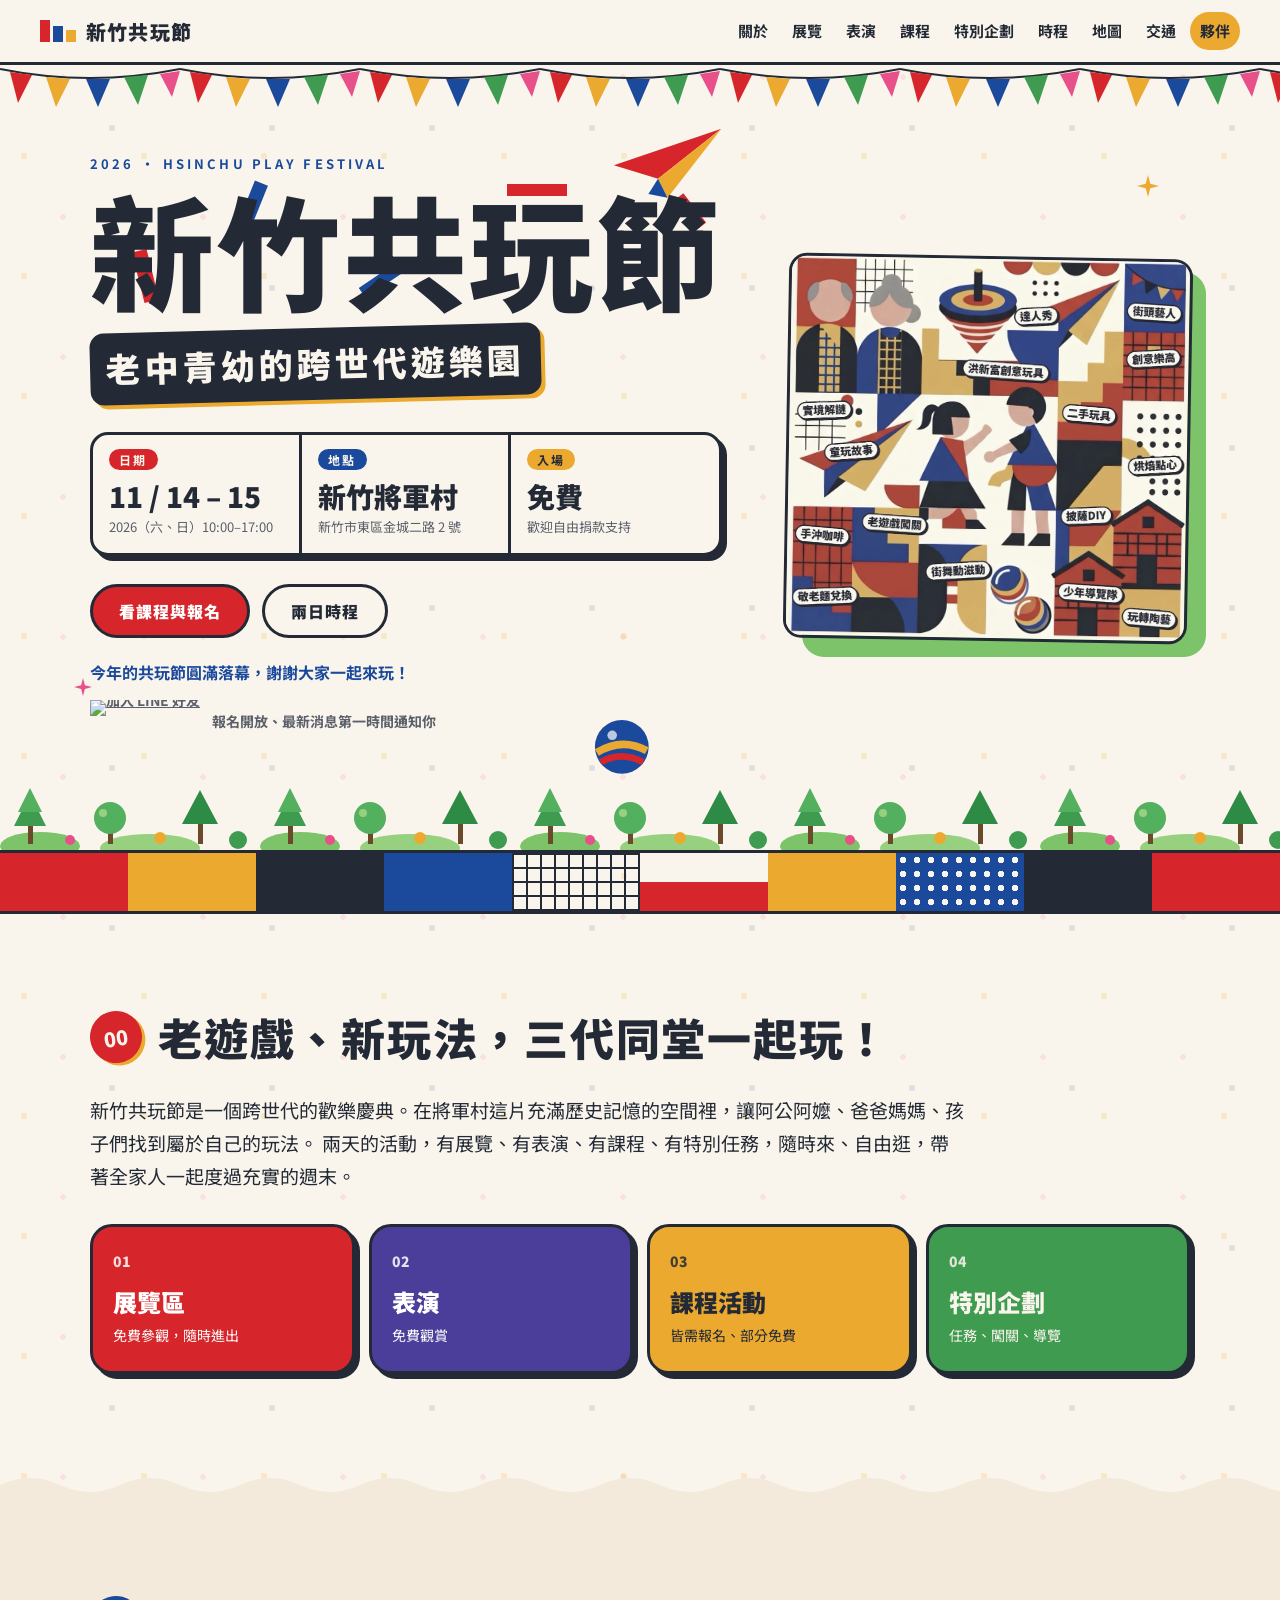
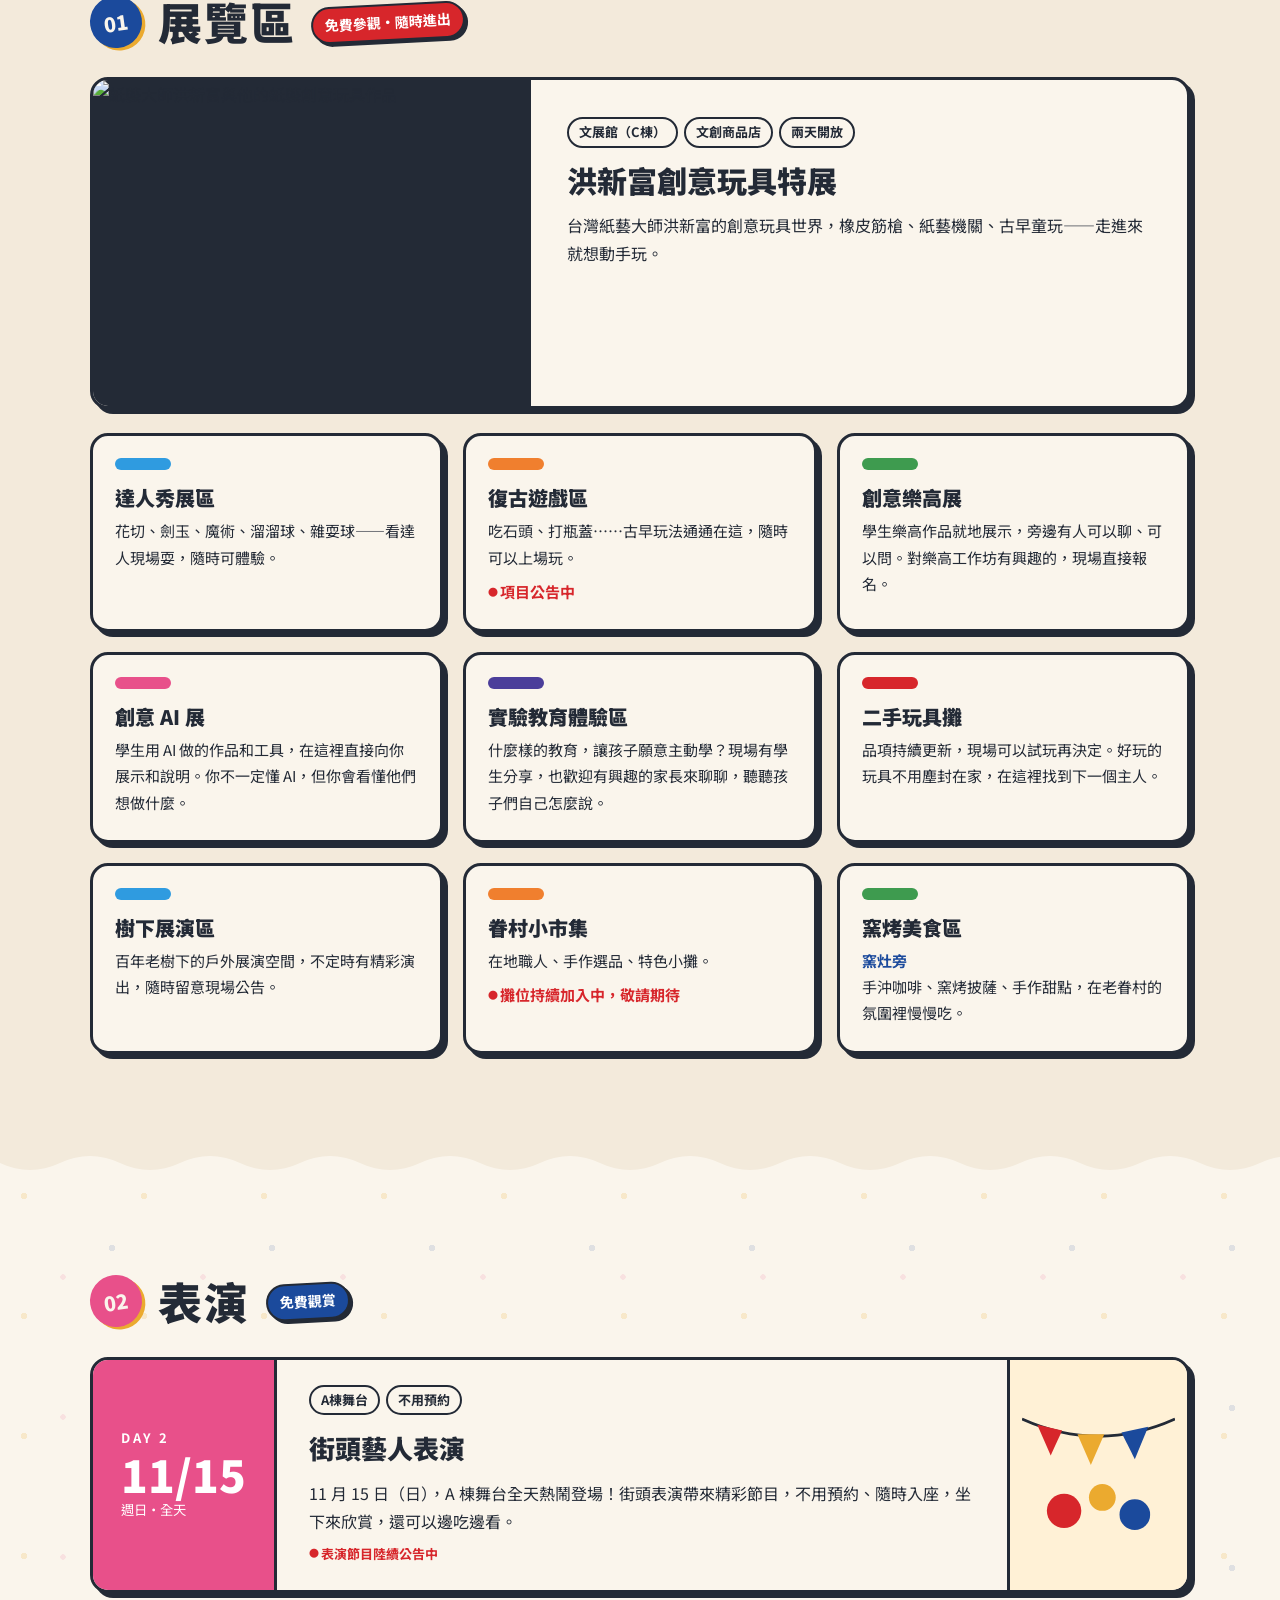
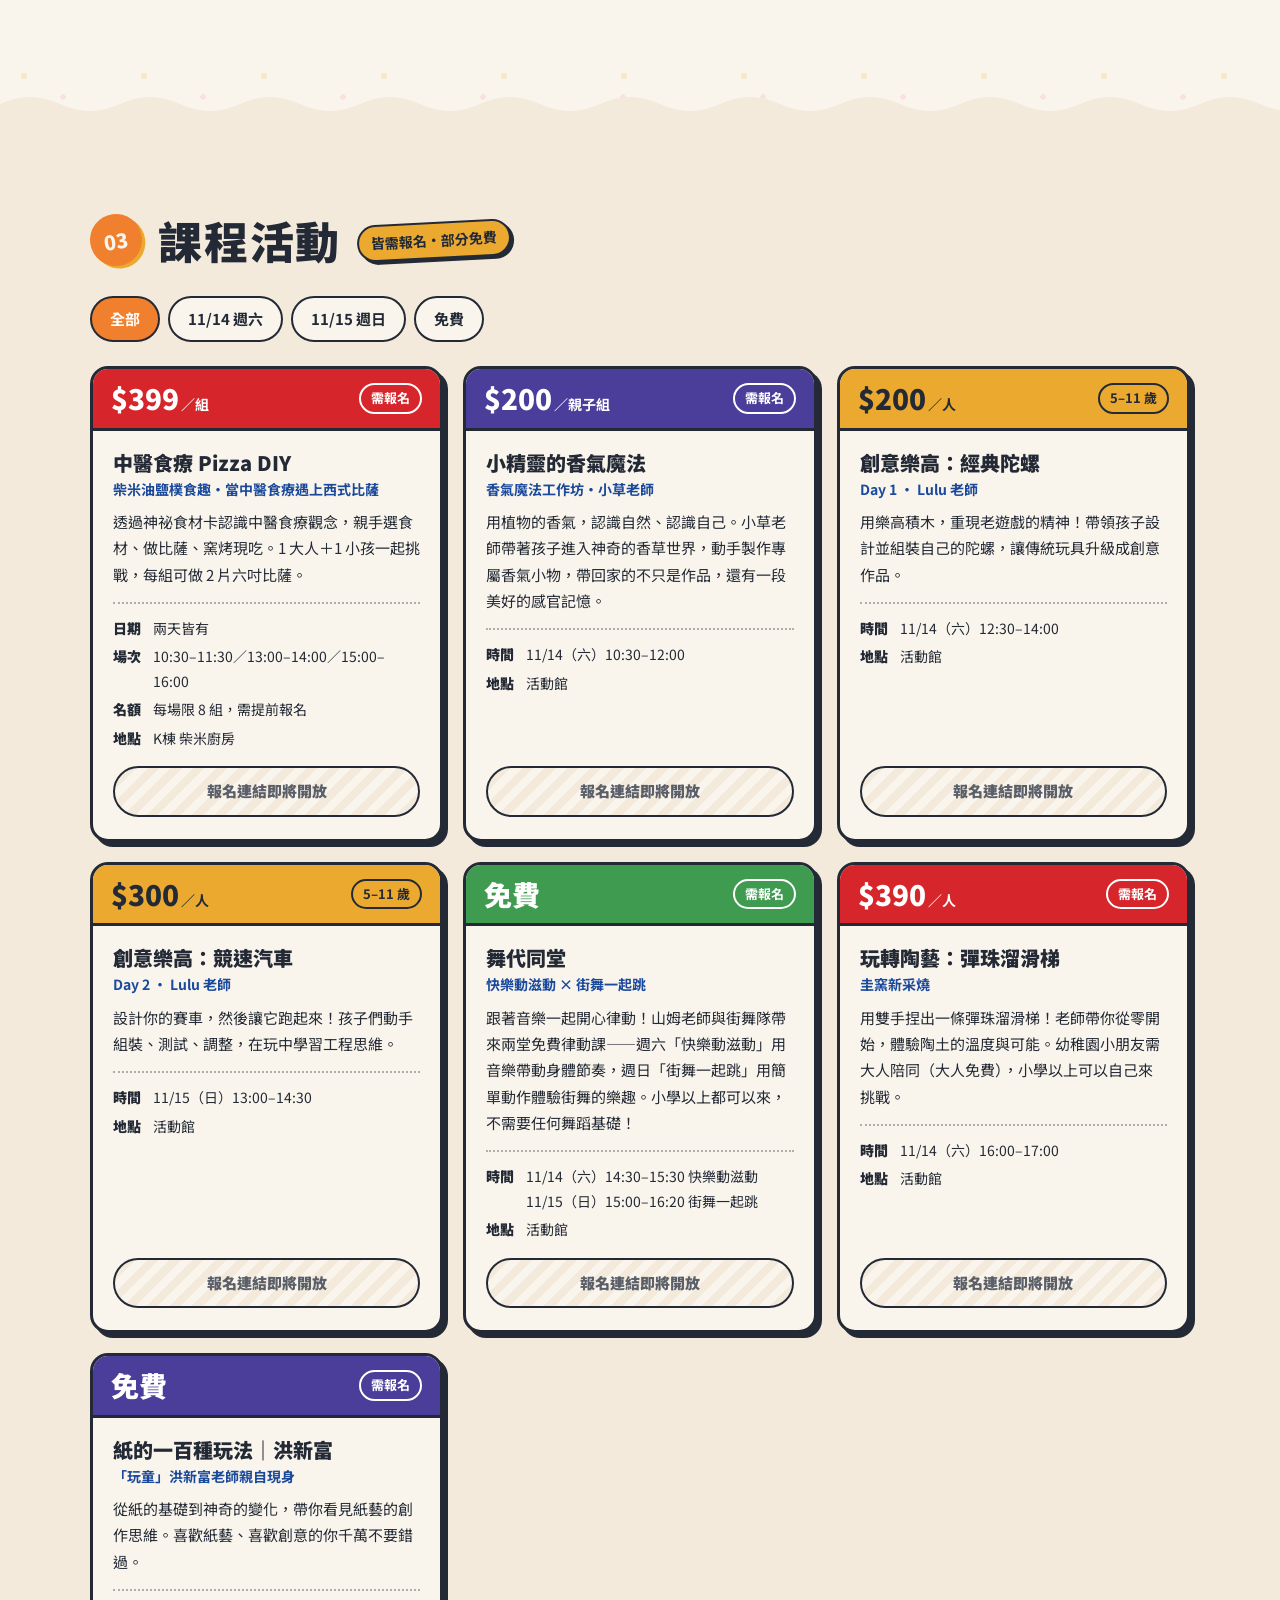
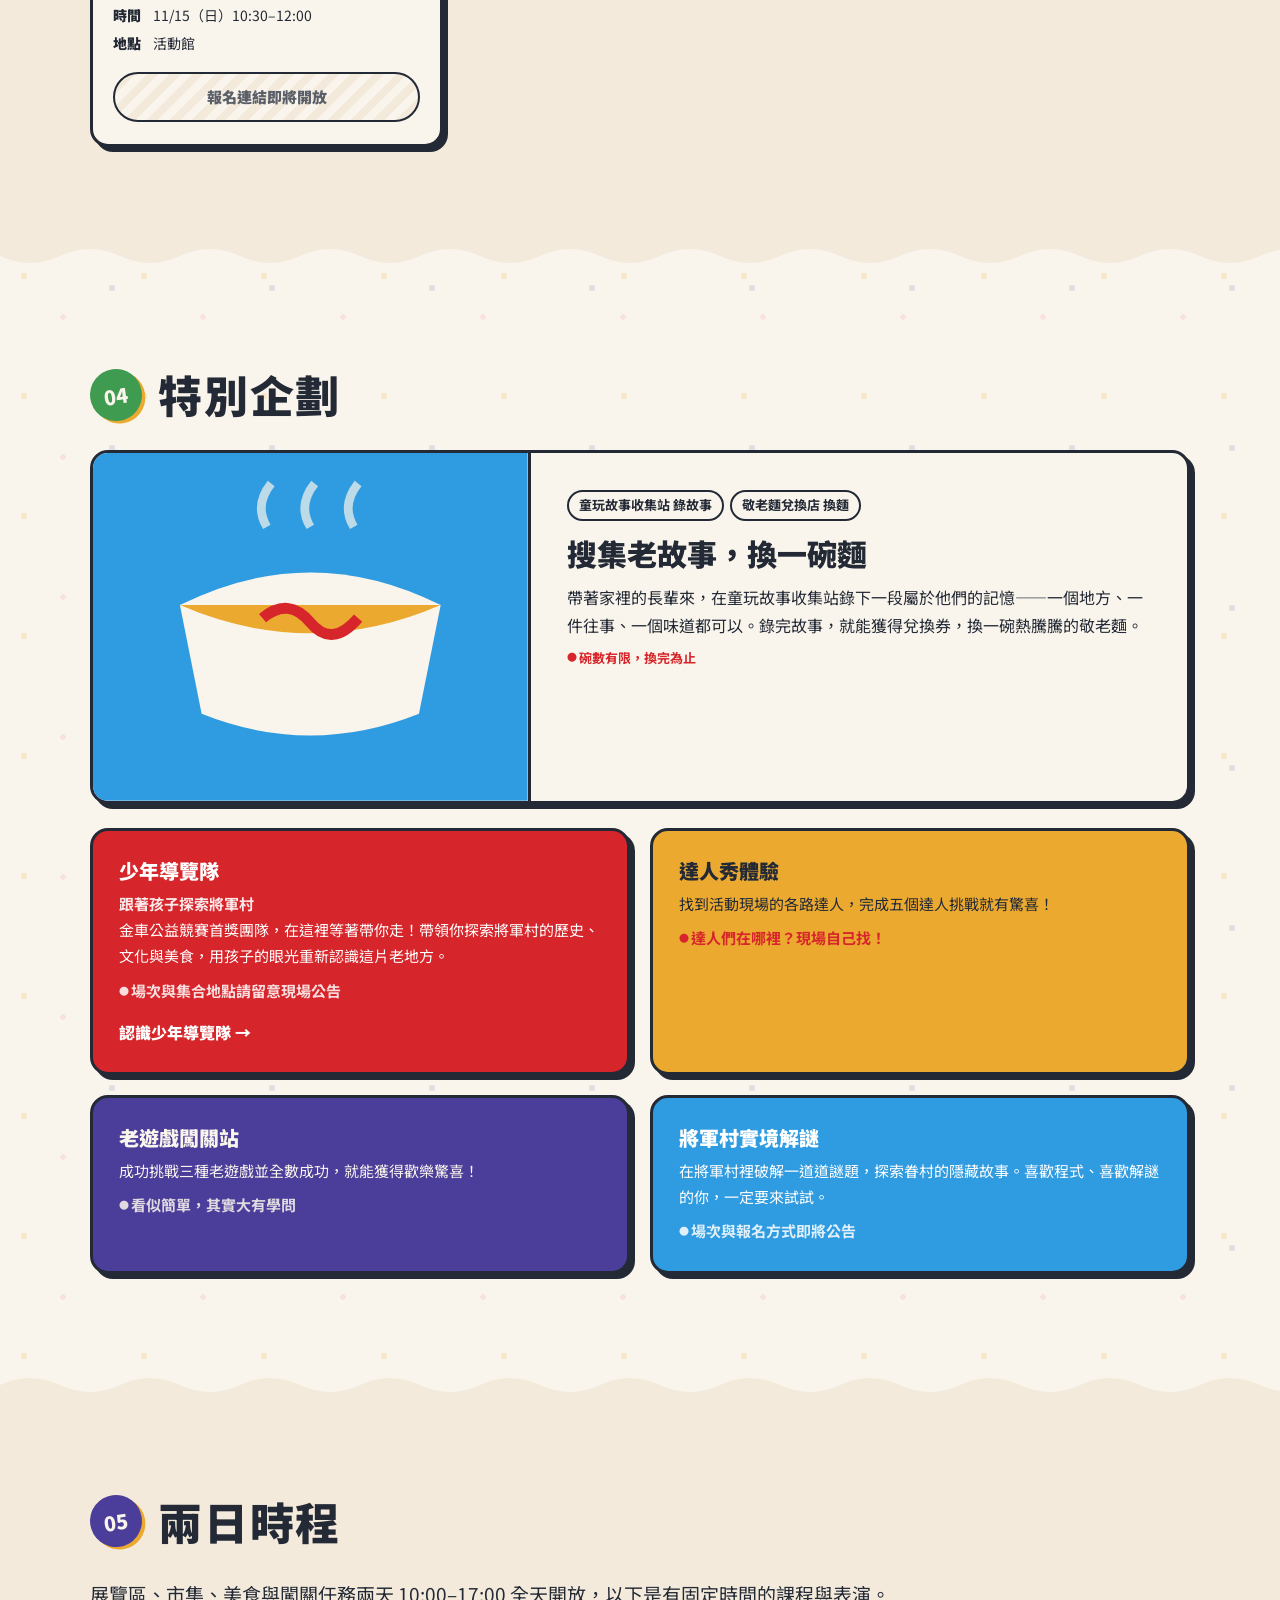
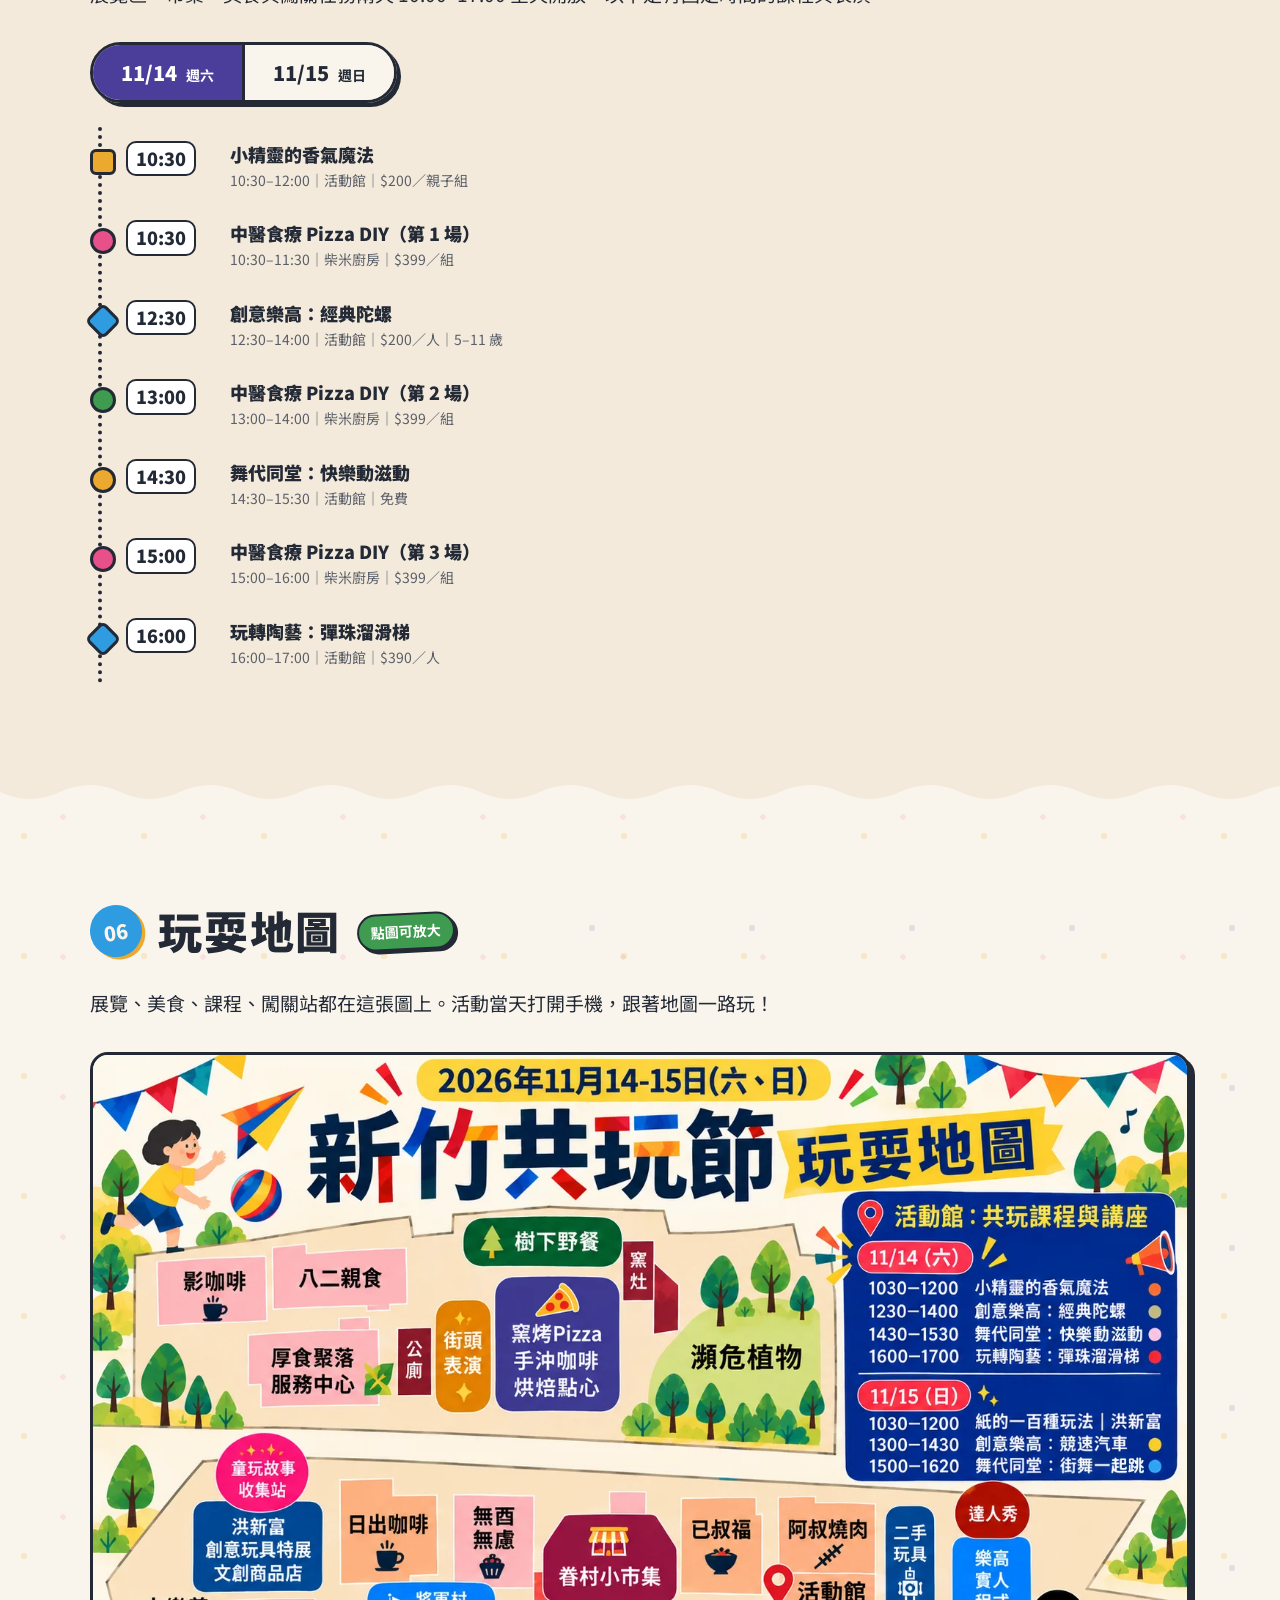
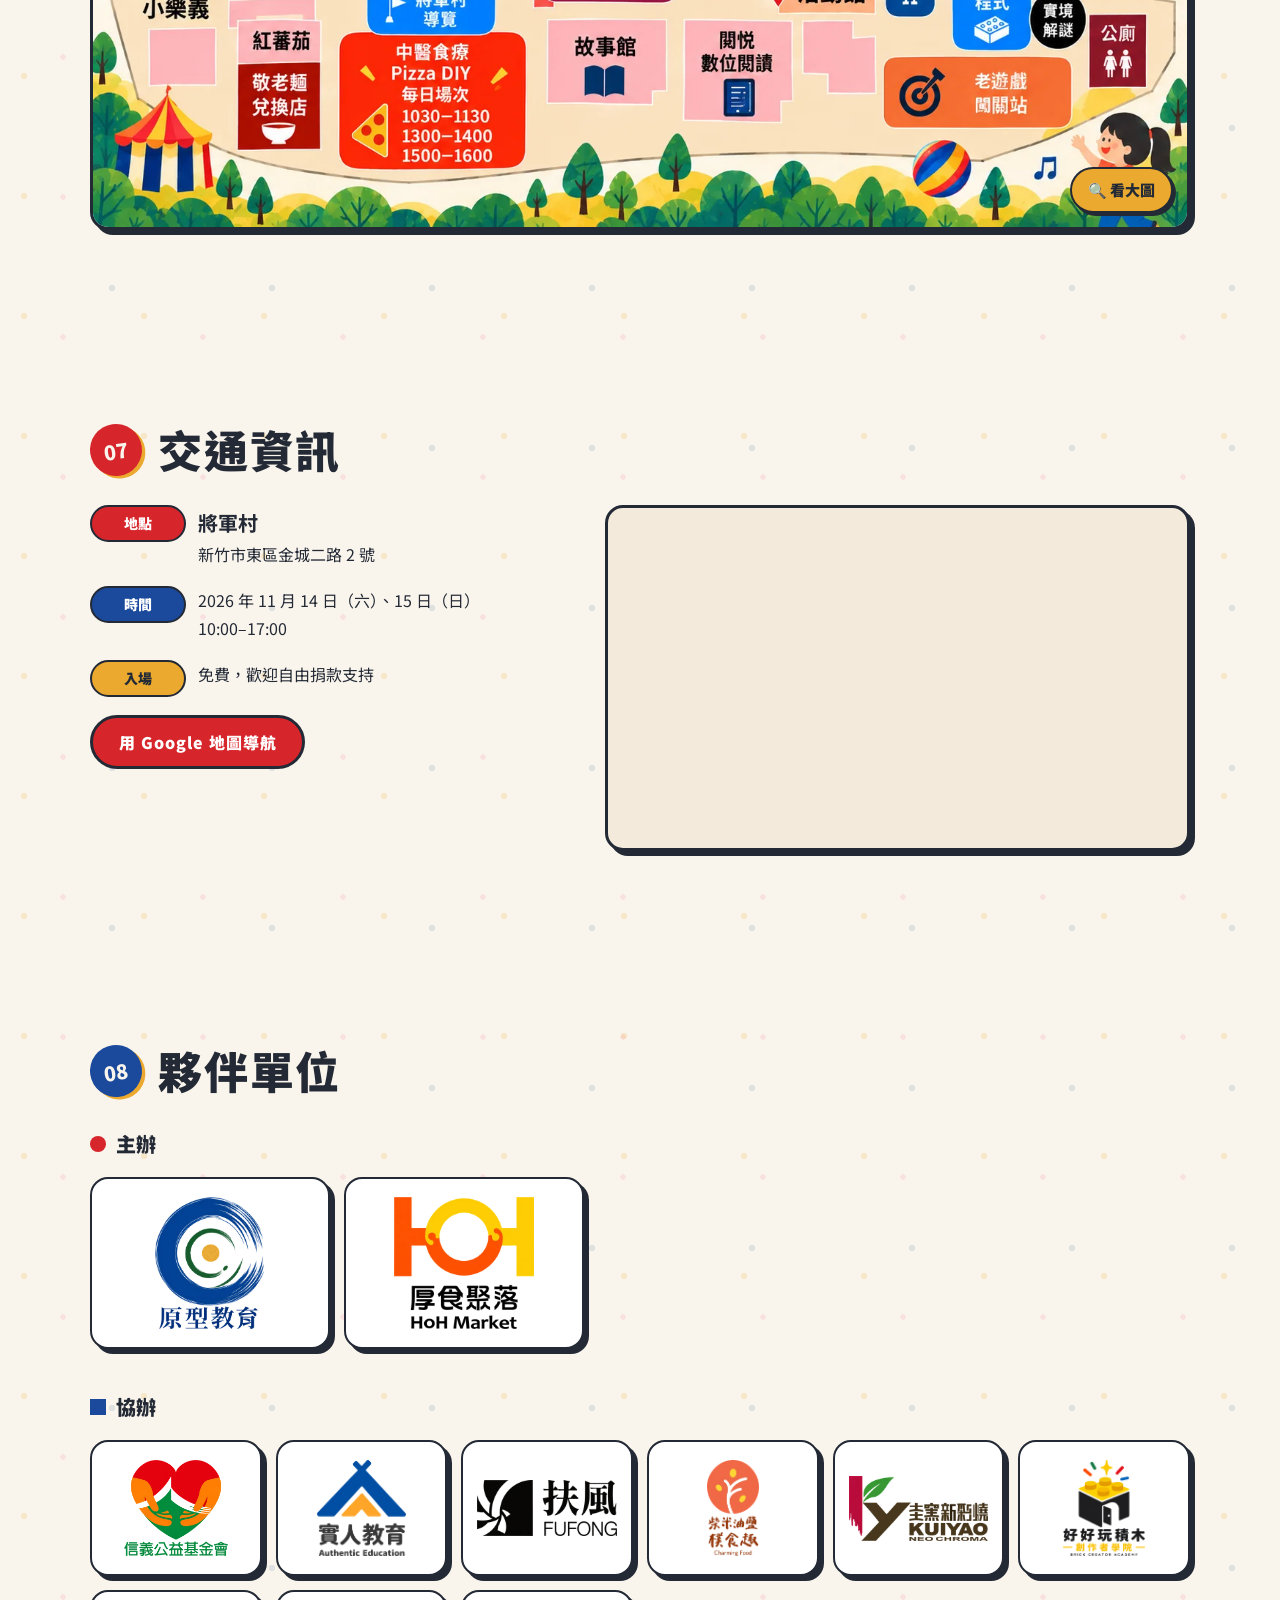
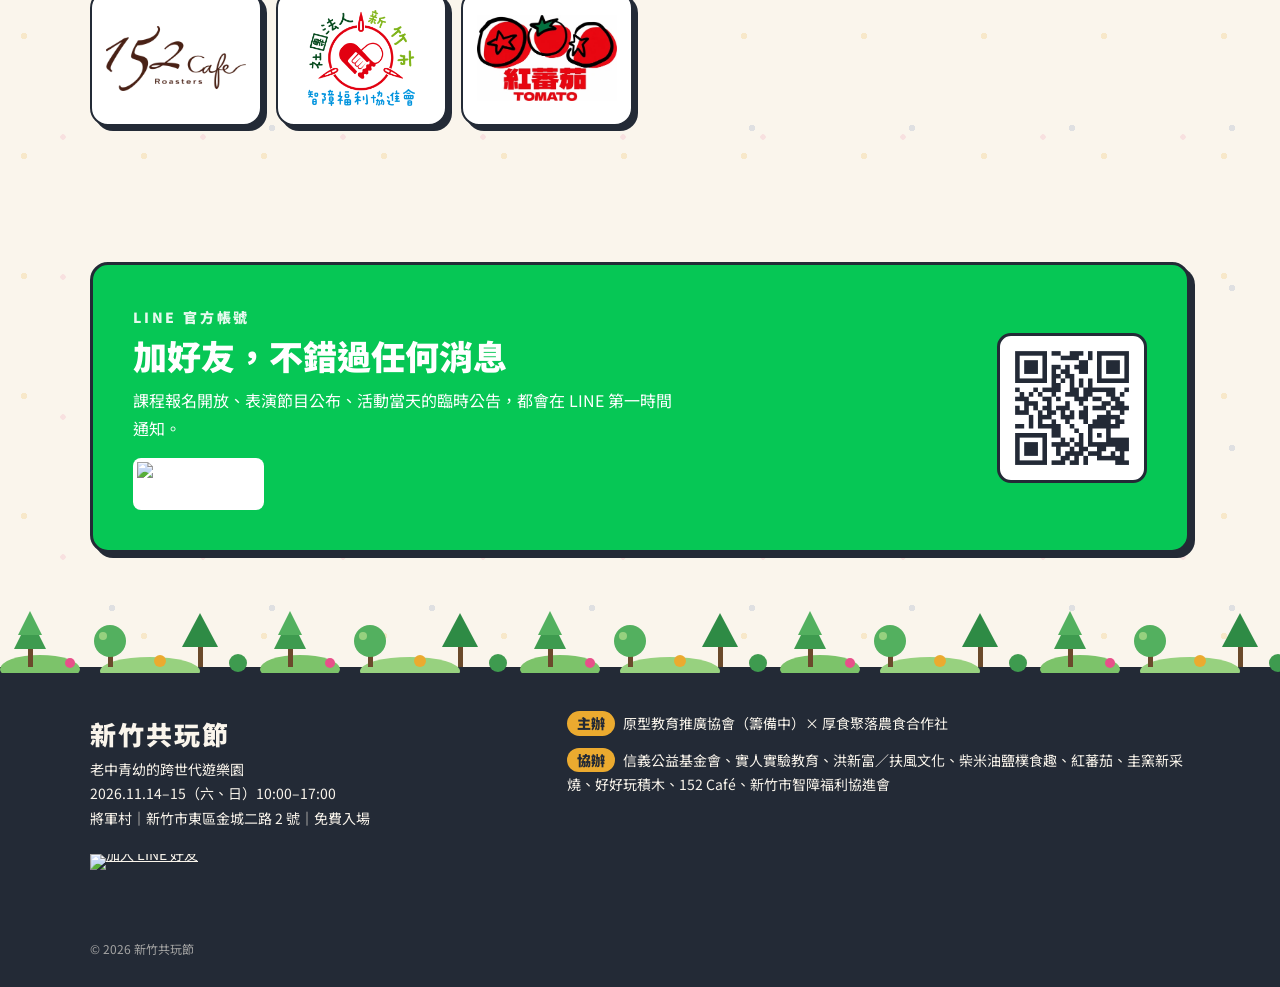
==== commit d3741f9e: "Add files via upload" ====
--- a/index.html
+++ b/index.html
@@ -134,6 +134,8 @@
     </div>
 
     <p class="countdown" id="countdown" aria-live="polite"></p>
+
+    <p class="line-hero"><a class="line-add" href="https://lin.ee/z5EoWlu" target="_blank" rel="noopener"><img src="https://scdn.line-apps.com/n/line_add_friends/btn/zh-Hant.png" alt="加入 LINE 好友" height="36"></a><span>報名開放、最新消息第一時間通知你</span></p>
   </div>
 
   <figure class="hero-poster">
@@ -179,8 +181,8 @@
 
   <div id="expo-list">
   <article class="feature">
-    <div class="feature-art" aria-hidden="true">
-      <svg viewBox="0 0 200 160"><rect width="200" height="160" fill="#D7262B"/><rect x="0" y="100" width="90" height="60" fill="#EBAA2F"/><path d="M110 30 L190 60 L120 92 Z" fill="#FAF5EC"/><path d="M190 60 L120 92 L132 132 Z" fill="#1B4A9C"/><circle cx="48" cy="52" r="26" fill="#232A36"/><circle cx="48" cy="52" r="10" fill="#FAF5EC"/><g stroke="#FAF5EC" stroke-width="5"><path d="M14 120 H76 M14 138 H76"/></g></svg>
+    <div class="feature-art feature-photo">
+      <picture><source srcset="images/hung.webp" type="image/webp"><img src="images/hung.jpg" width="800" height="600" loading="lazy" alt="紙藝大師洪新富與他的紙藝創意玩具作品"></picture>
     </div>
     <div class="feature-body">
       <p class="meta"><span class="pill">文展館（C棟）</span><span class="pill">文創商品店</span><span class="pill">兩天開放</span></p>
@@ -572,6 +574,19 @@
 
 </main>
 
+<!-- ===== LINE 官方帳號 ===== -->
+<section class="line-box" aria-label="加入 LINE 官方帳號">
+  <div class="line-inner">
+    <div class="line-text">
+      <p class="line-kicker">LINE 官方帳號</p>
+      <h2>加好友，不錯過任何消息</h2>
+      <p>課程報名開放、表演節目公布、活動當天的臨時公告，都會在 LINE 第一時間通知。</p>
+      <a class="line-add" href="https://lin.ee/z5EoWlu" target="_blank" rel="noopener"><img src="https://scdn.line-apps.com/n/line_add_friends/btn/zh-Hant.png" alt="加入 LINE 好友" height="36"></a>
+    </div>
+    <img class="line-qr" src="images/line-qr.png" width="290" height="290" alt="掃描 QR Code 加入新竹共玩節 LINE 官方帳號" loading="lazy">
+  </div>
+</section>
+
 <!-- ===== 頁尾 ===== -->
 <div class="treeline treeline-foot" aria-hidden="true"></div>
 <footer class="footer">
@@ -582,6 +597,7 @@
       <p>老中青幼的跨世代遊樂園</p>
       <p>2026.11.14–15（六、日）10:00–17:00</p>
       <p>將軍村｜新竹市東區金城二路 2 號｜免費入場</p>
+      <p style="margin-top:12px"><a class="line-add" href="https://lin.ee/z5EoWlu" target="_blank" rel="noopener"><img src="https://scdn.line-apps.com/n/line_add_friends/btn/zh-Hant.png" alt="加入 LINE 好友" height="36"></a></p>
     </div>
     <div class="footer-org">
       <p><span>主辦</span>原型教育推廣協會（籌備中）× 厚食聚落農食合作社</p>
--- a/style.css
+++ b/style.css
@@ -505,3 +505,23 @@
 .hero{grid-template-columns:1fr 1fr}
 .hero-poster img{transform:rotate(1deg)}
 @media (max-width:980px){.hero{grid-template-columns:1fr}.hero-poster{max-width:560px}}
+
+/* 洪新富特展：照片取代幾何插畫 */
+.feature-photo{background:var(--navy);overflow:hidden}
+.feature-photo picture{display:block;width:100%;height:100%}
+.feature-photo img{width:100%;height:100%;object-fit:cover;object-position:50% 35%;display:block}
+@media (max-width:760px){.feature-photo{aspect-ratio:4/3}}
+
+/* LINE 官方帳號 */
+.line-add{display:inline-block;line-height:0;transition:transform .15s}
+.line-add:hover{transform:translateY(-2px)}
+.line-add img{height:44px;width:auto}
+.line-hero{display:flex;align-items:center;gap:12px;flex-wrap:wrap;margin-top:14px;font-size:14px;font-weight:700;color:var(--muted)}
+.line-box{max-width:var(--max);margin:0 auto 56px;padding:0 var(--gutter)}
+.line-inner{display:flex;align-items:center;justify-content:space-between;gap:28px;background:#06C755;color:#fff;border:3px solid var(--navy);border-radius:var(--r);box-shadow:var(--sticker);padding:clamp(22px,4vw,40px)}
+.line-kicker{font-weight:900;font-size:14px;letter-spacing:.2em;opacity:.9}
+.line-text h2{font-weight:900;font-size:clamp(24px,3.4vw,34px);line-height:1.3;margin:4px 0 8px}
+.line-text p{max-width:34em}
+.line-text .line-add{margin-top:16px;background:#fff;border-radius:8px;padding:4px}
+.line-qr{width:150px;height:150px;background:#fff;border:3px solid var(--navy);border-radius:14px;padding:6px;flex:none}
+@media (max-width:760px){.line-qr{display:none}.line-inner{display:block}}
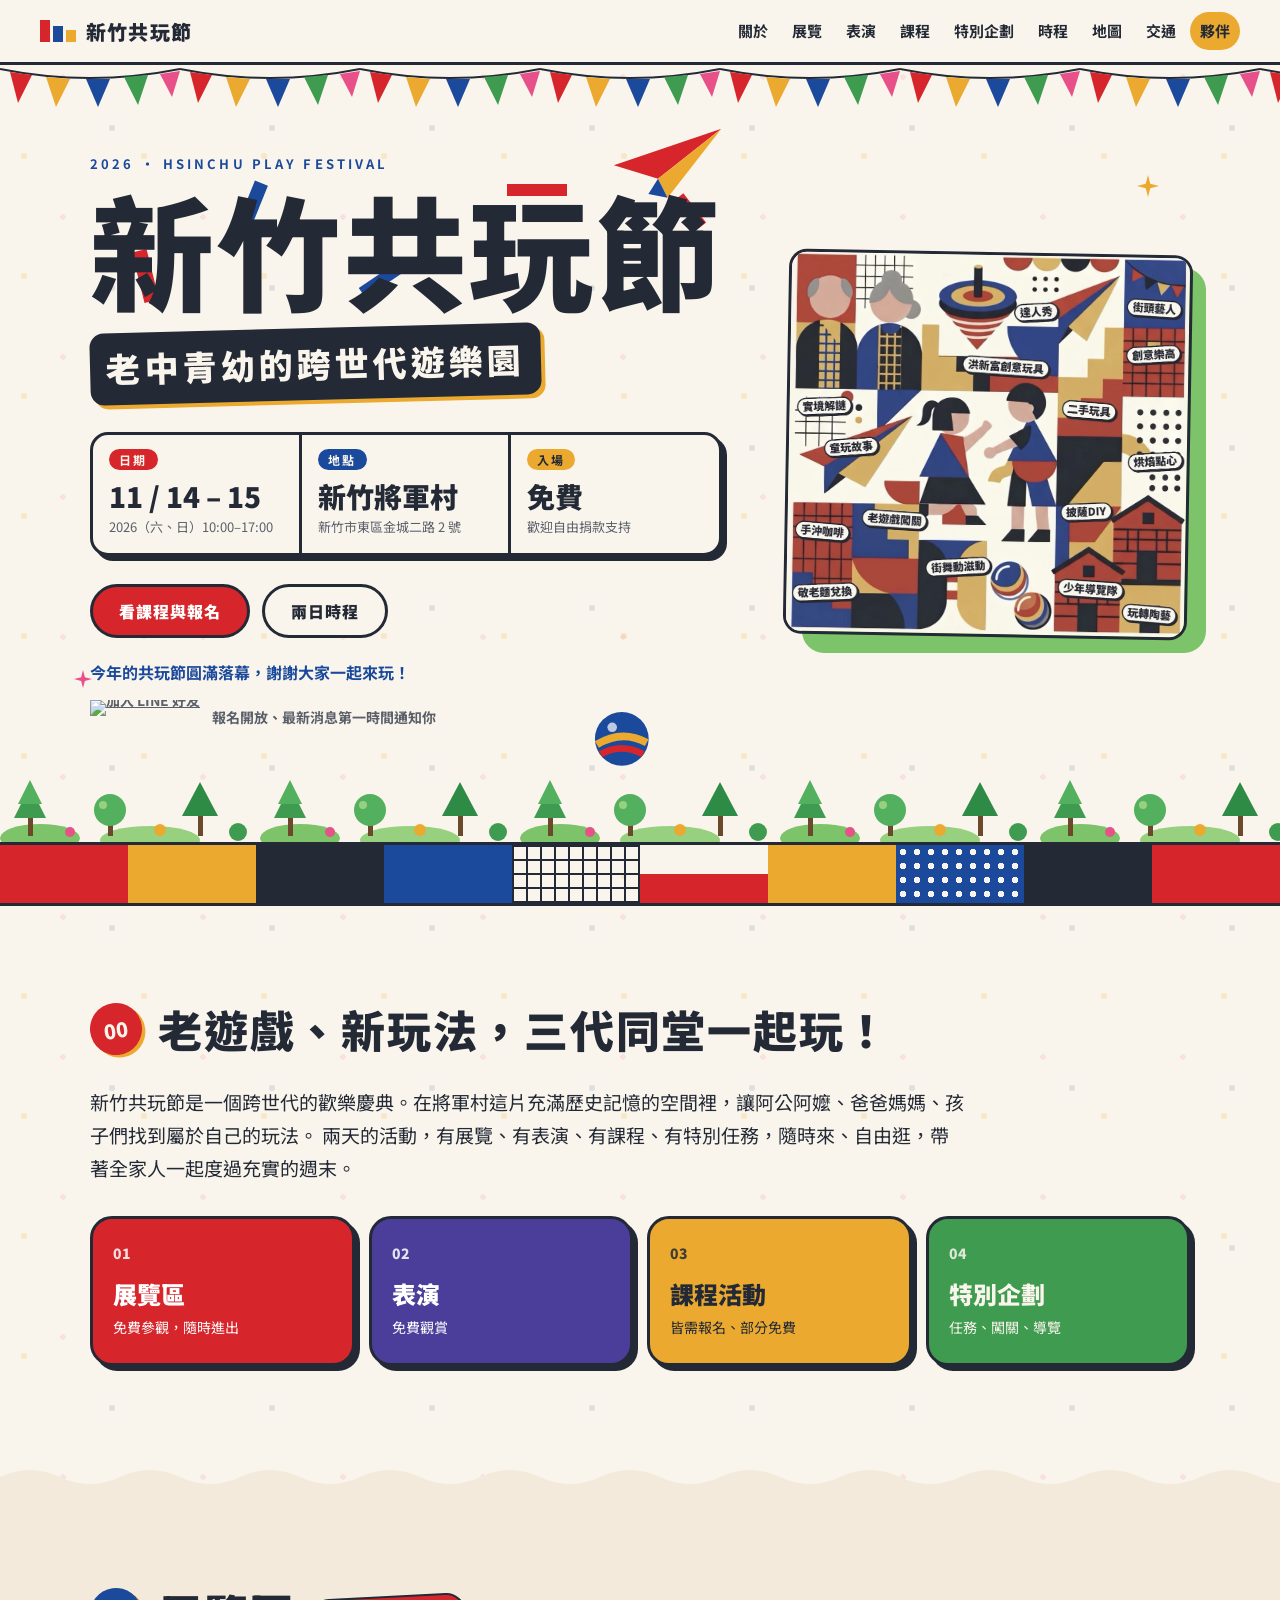
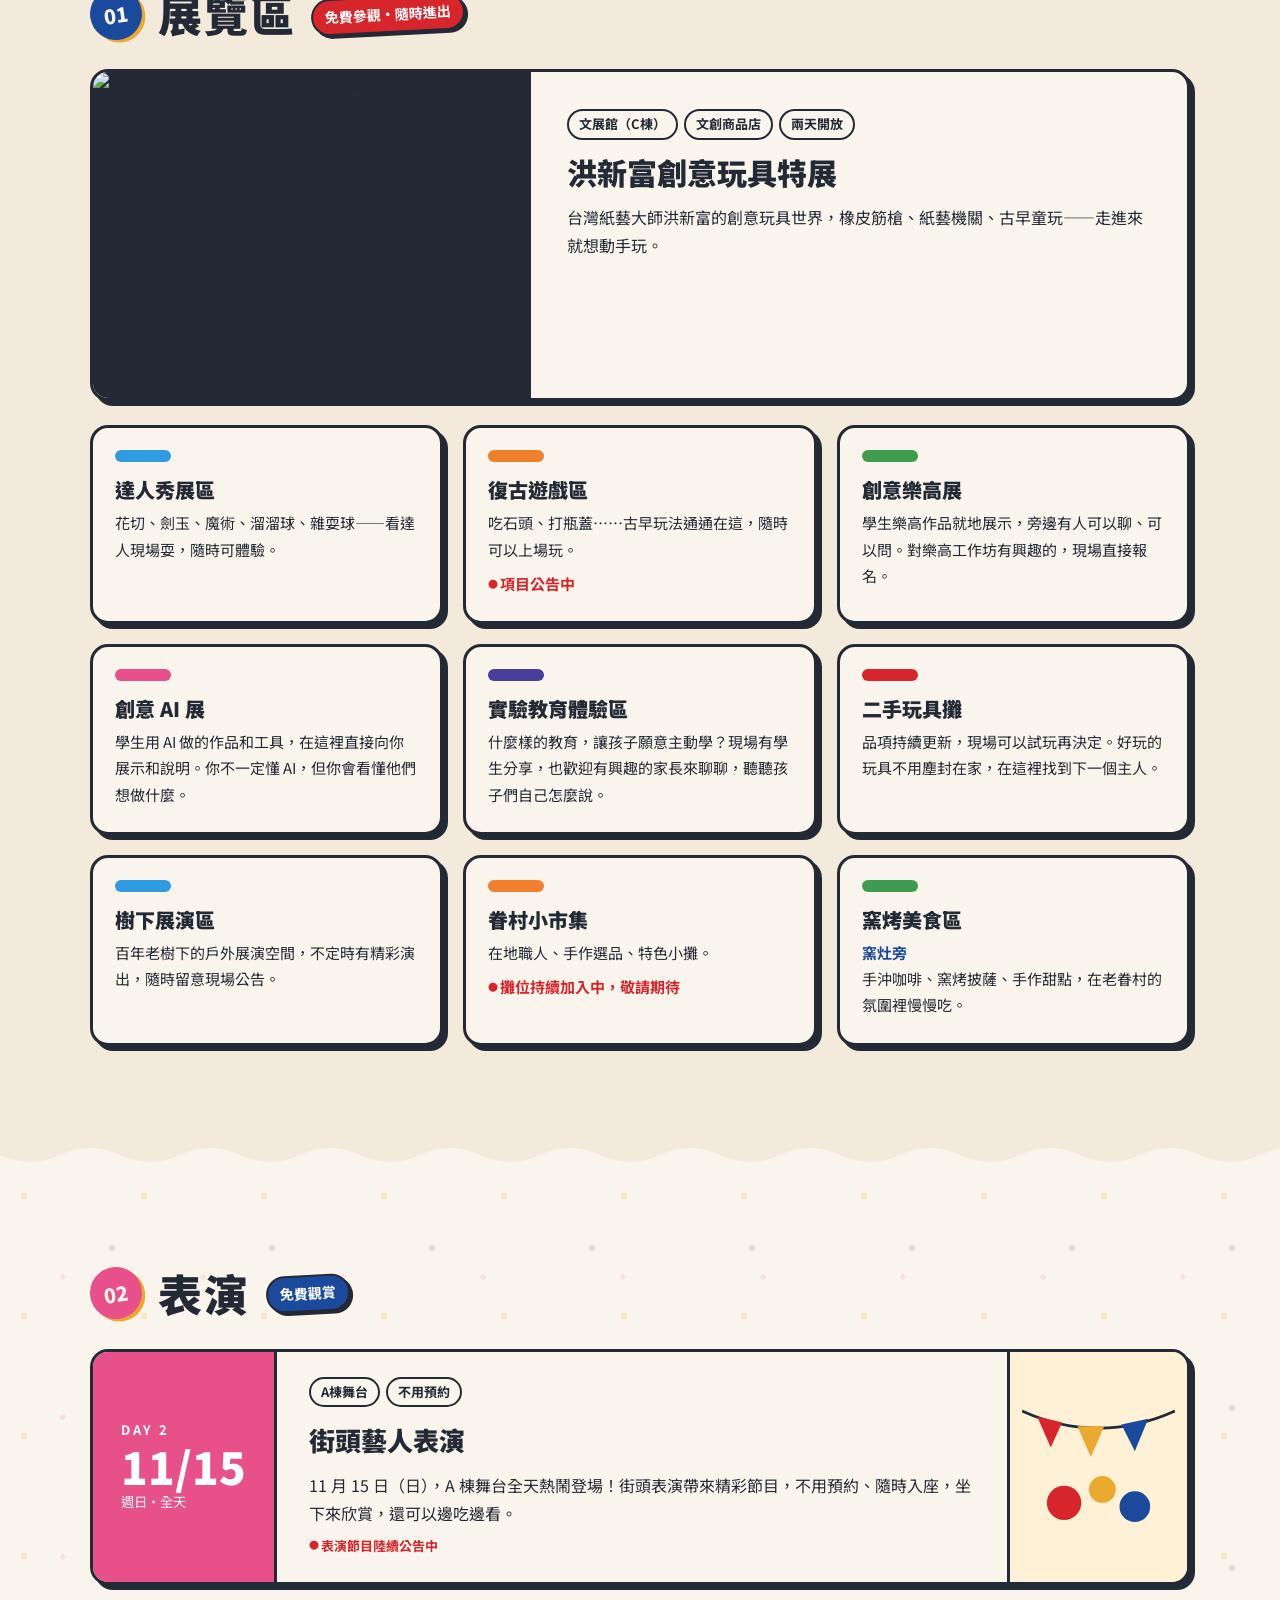
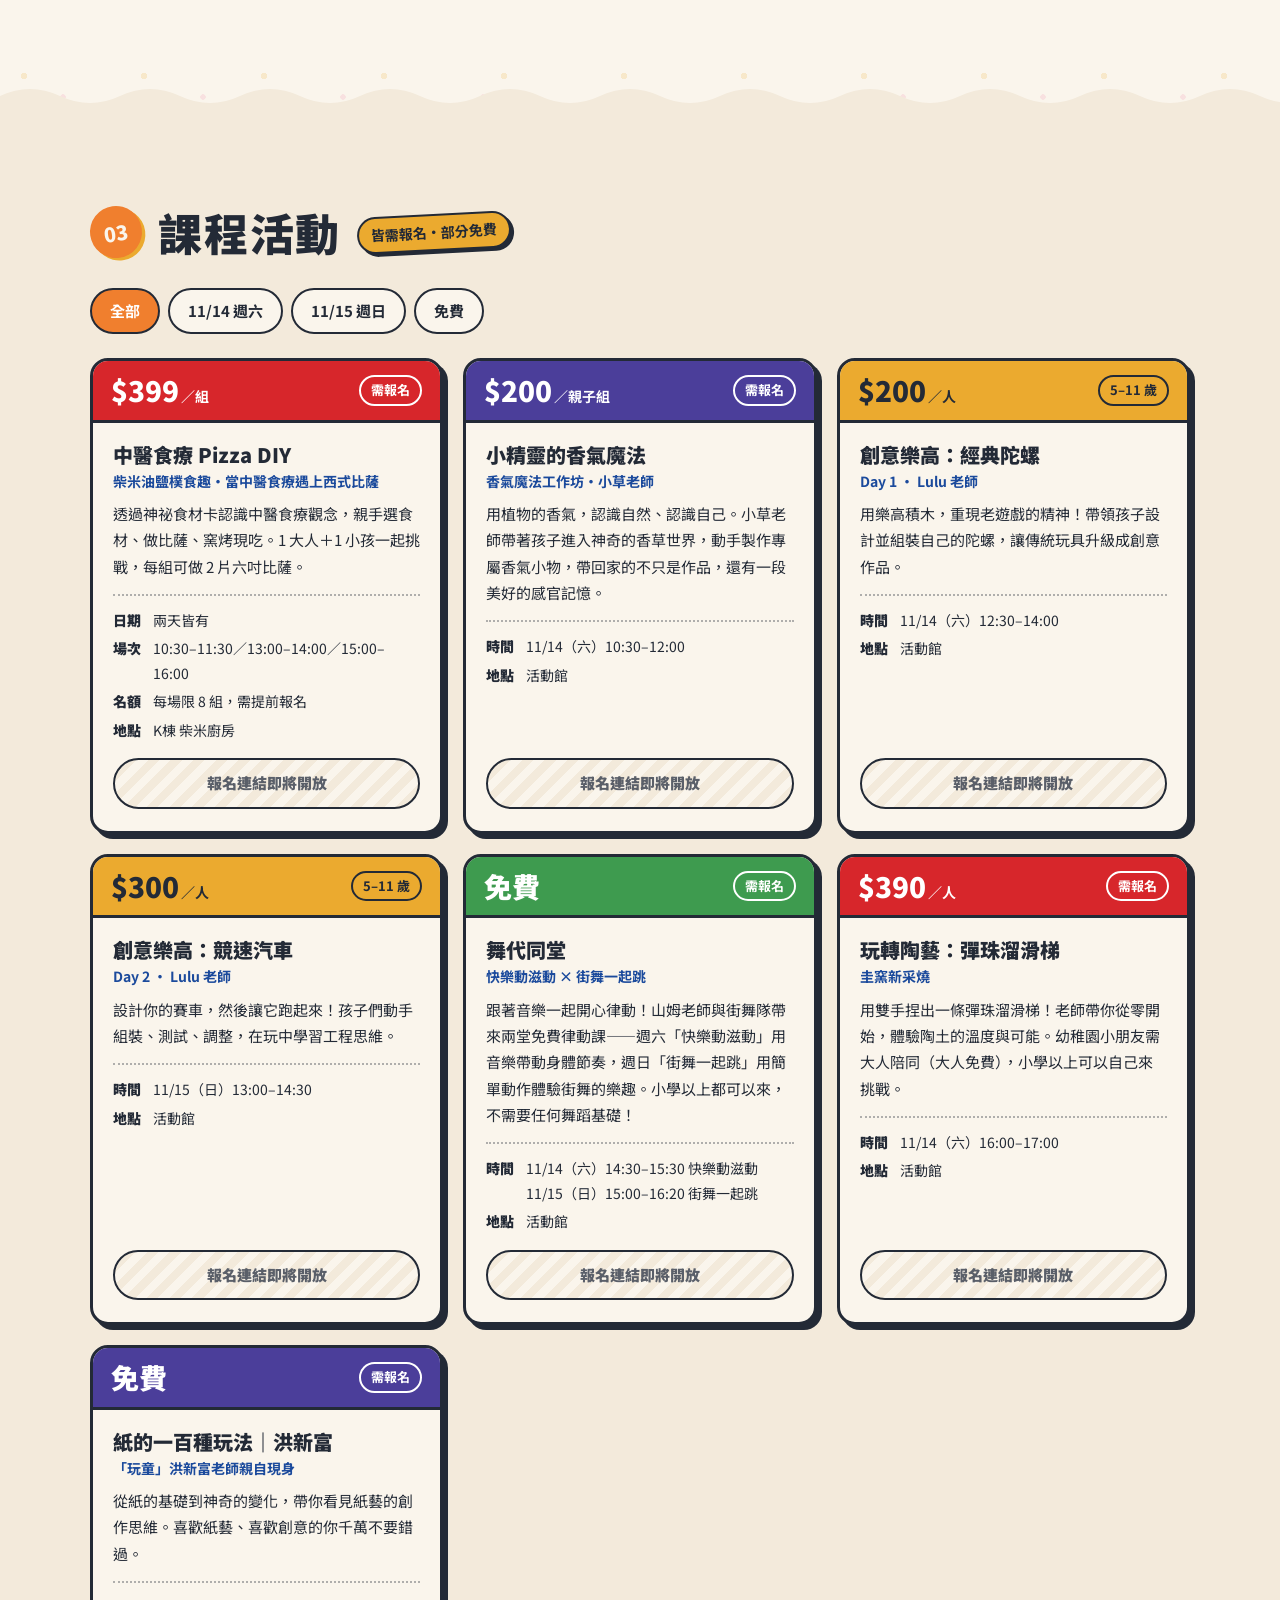
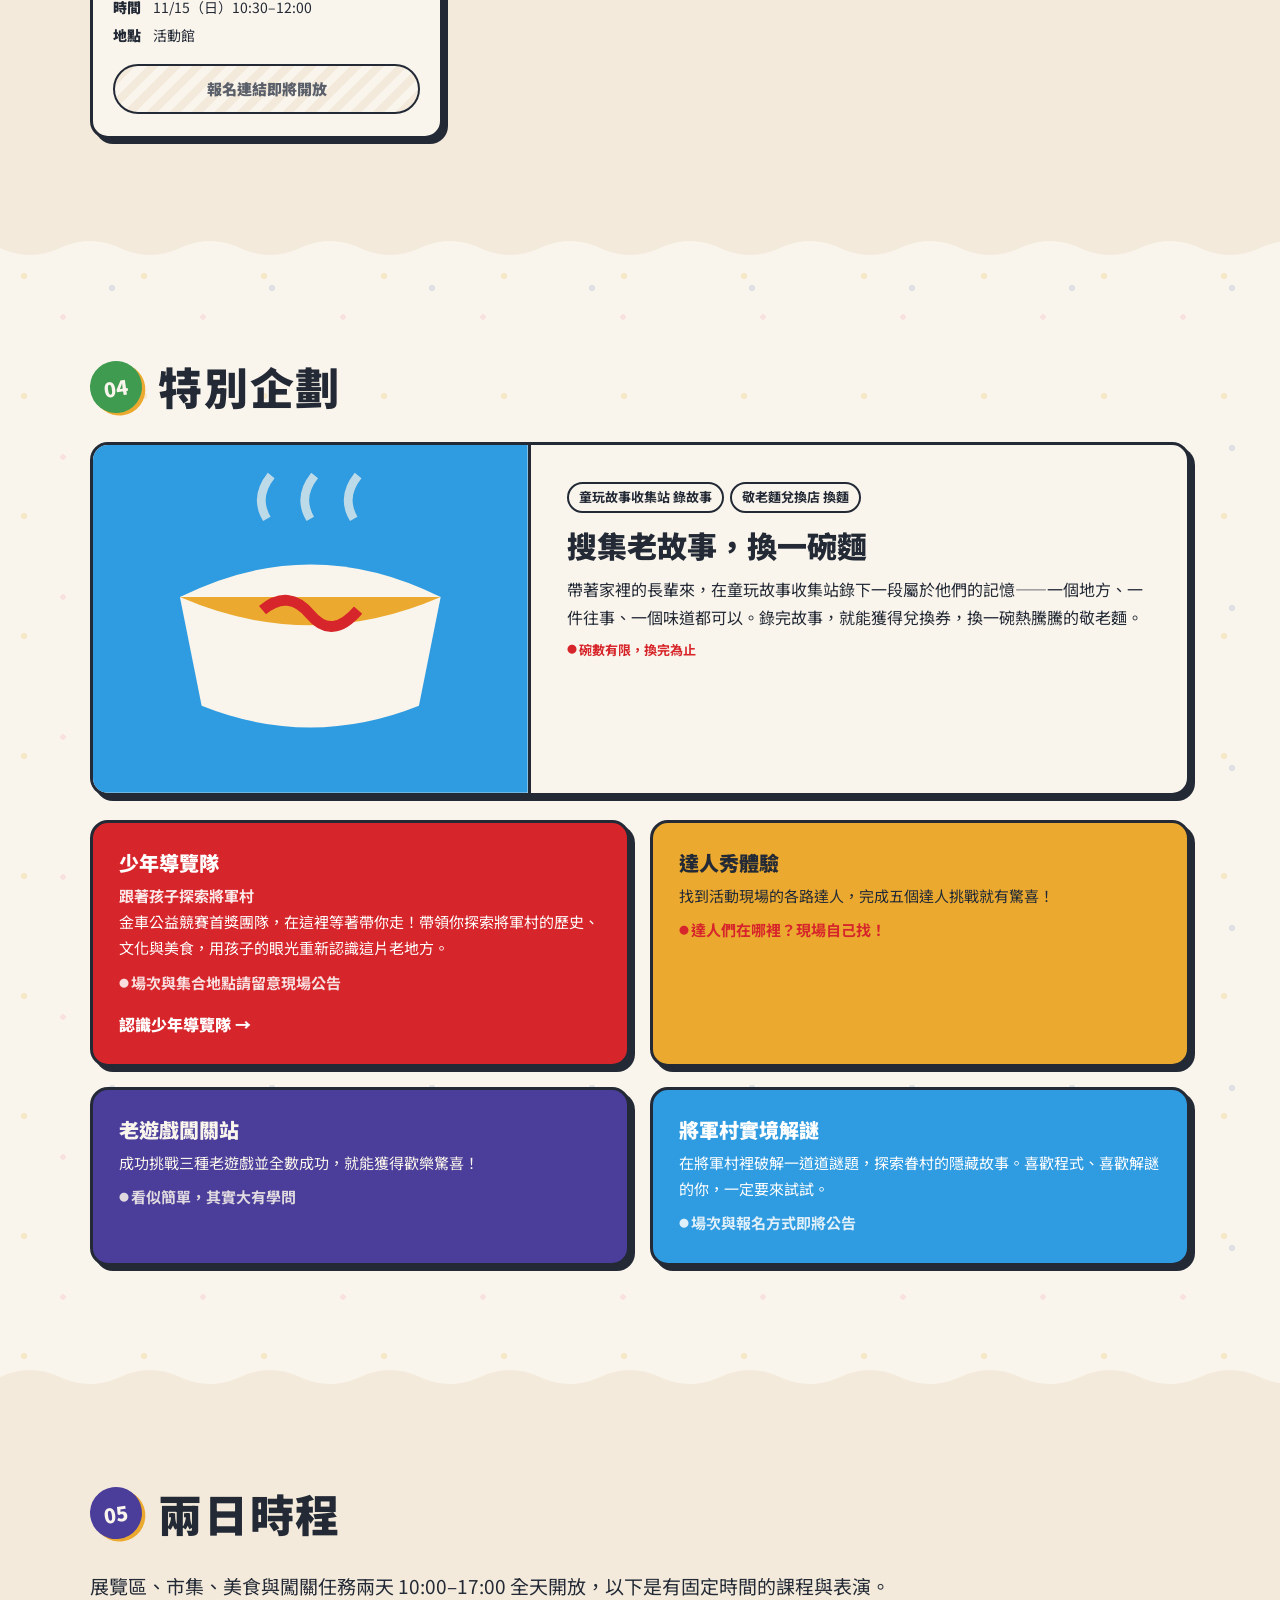
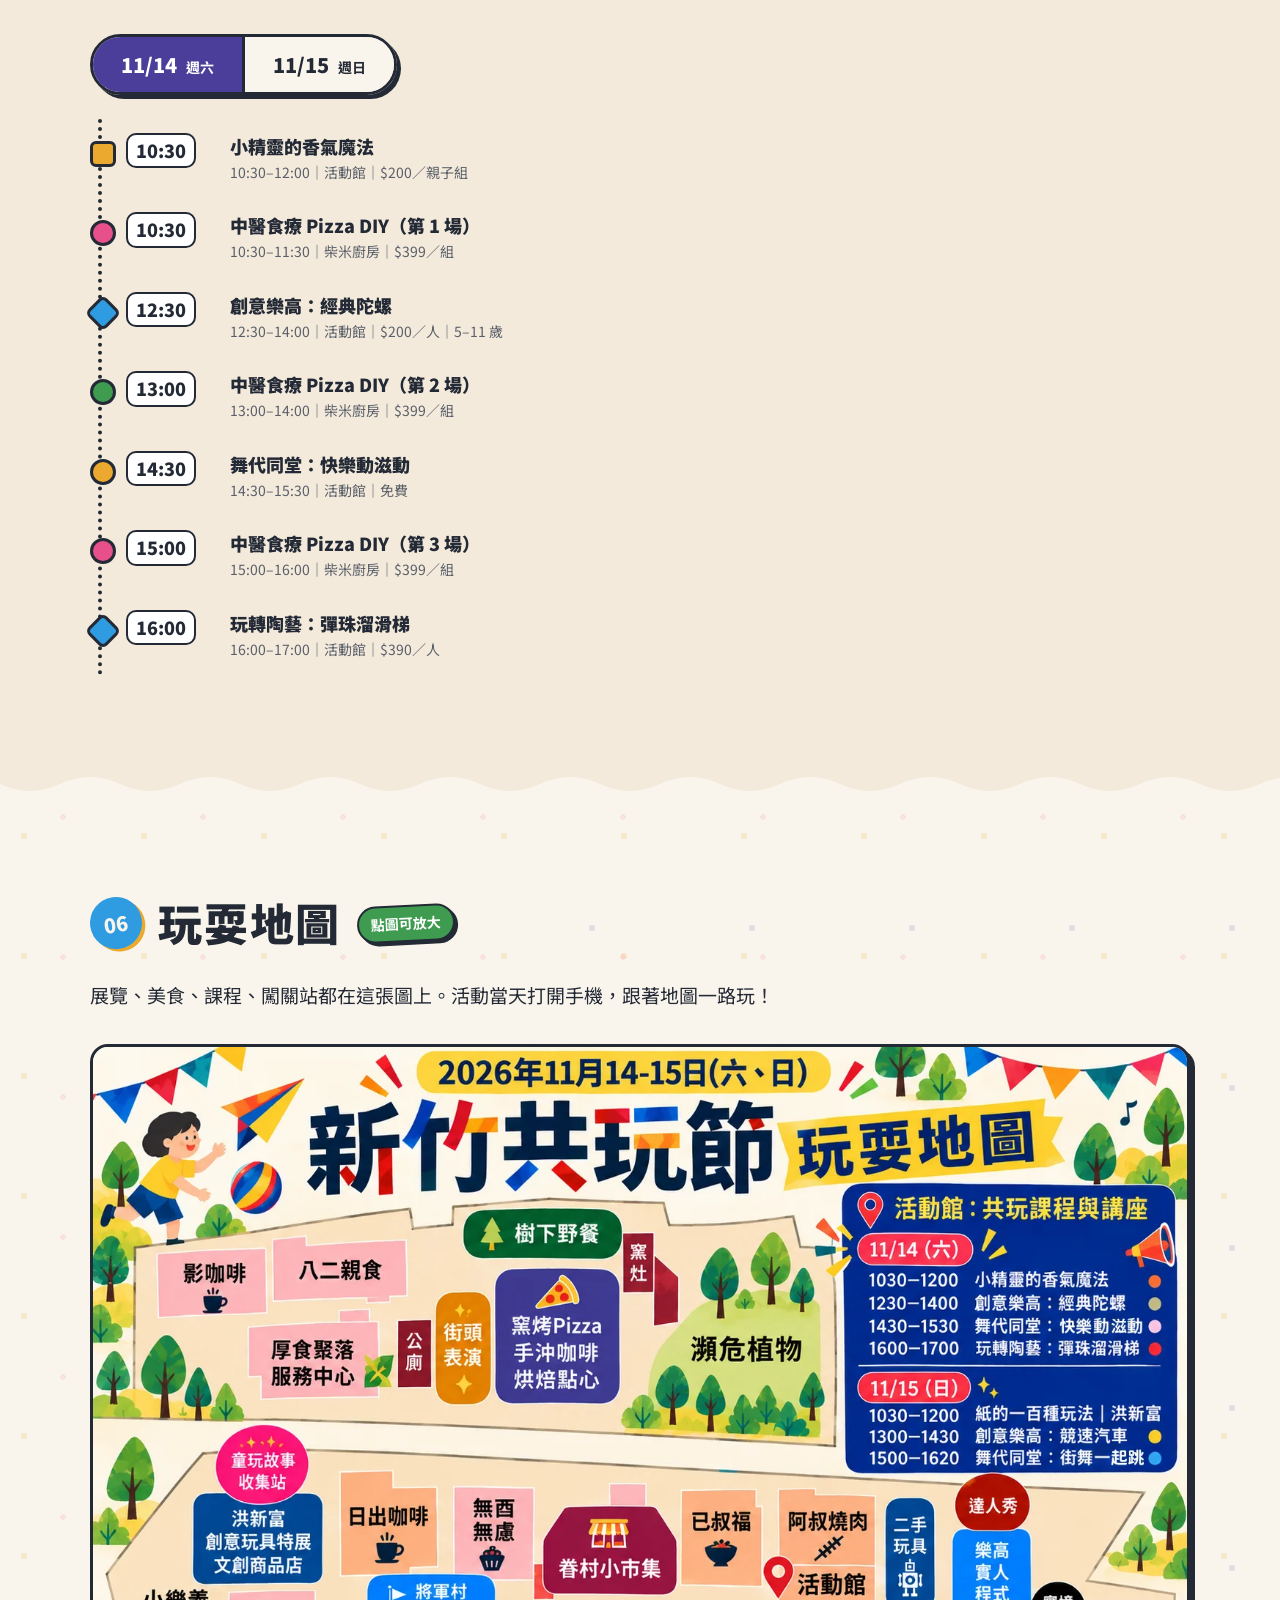
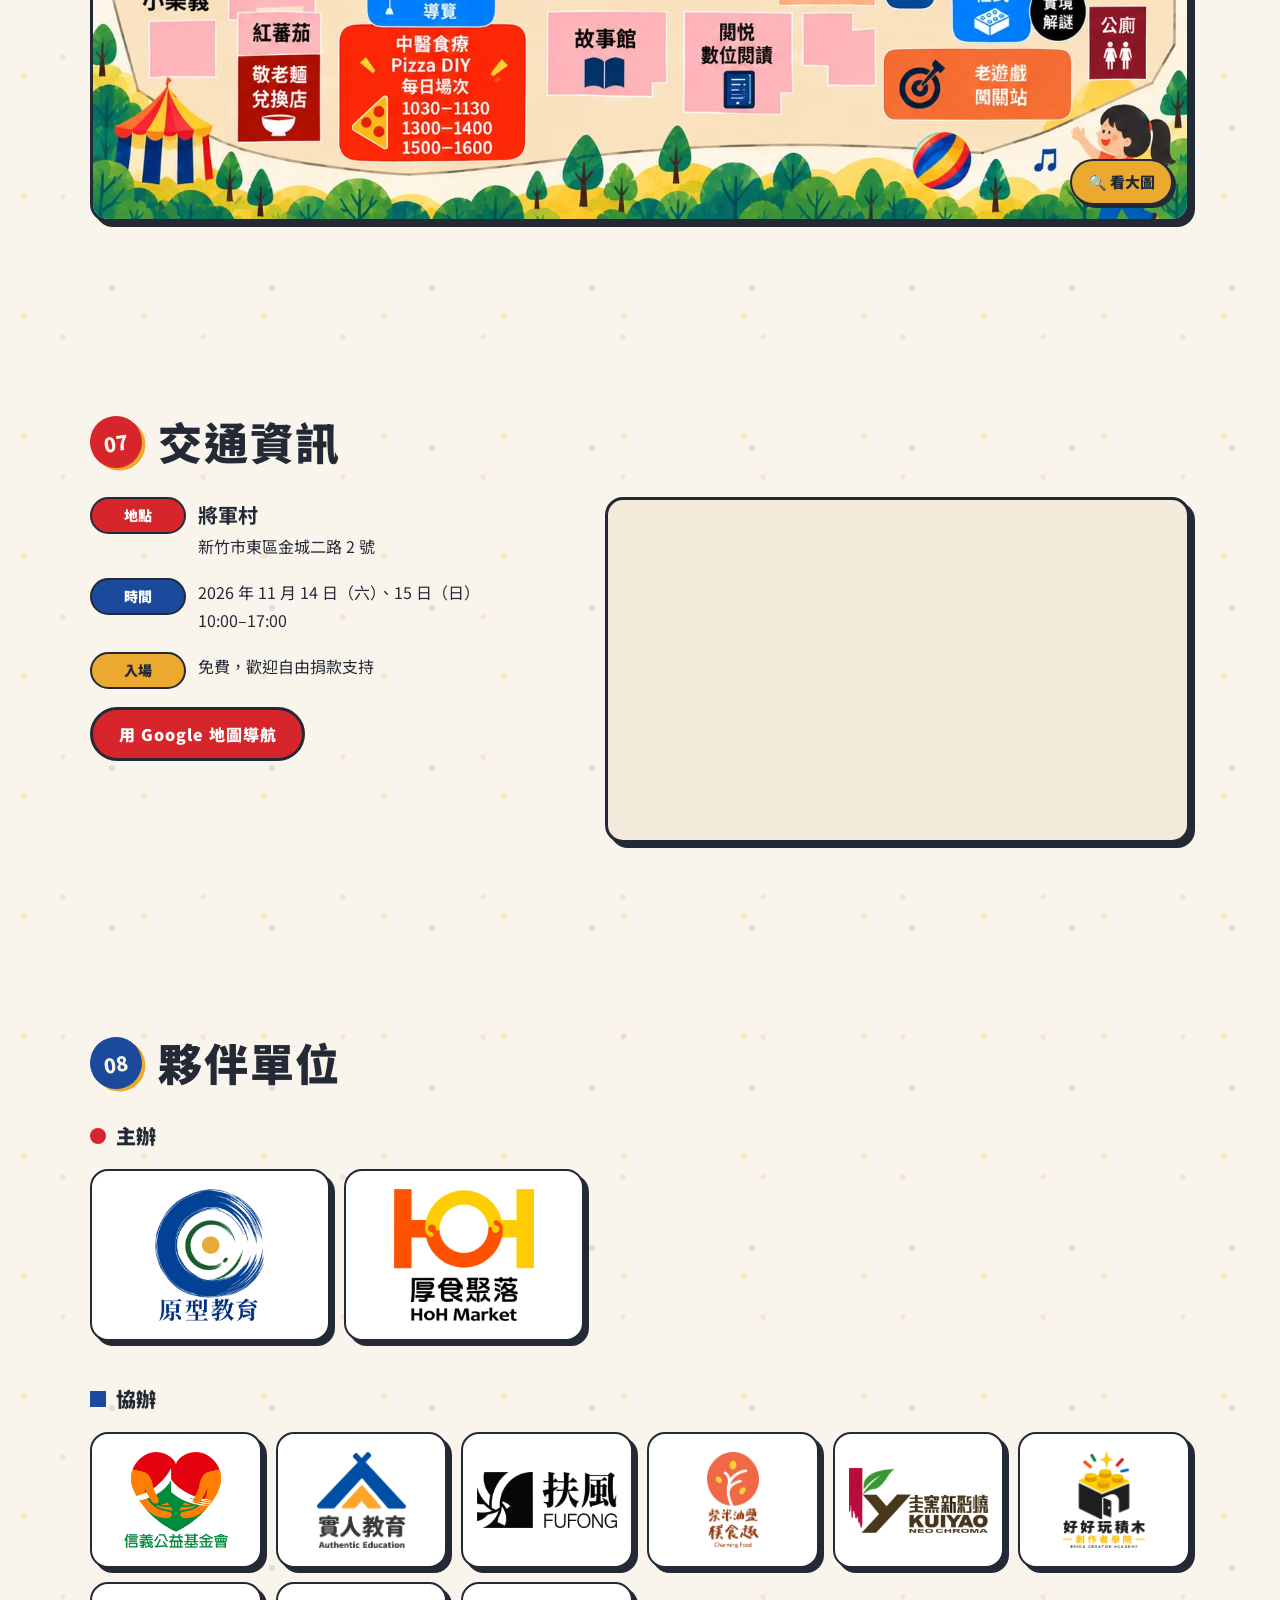
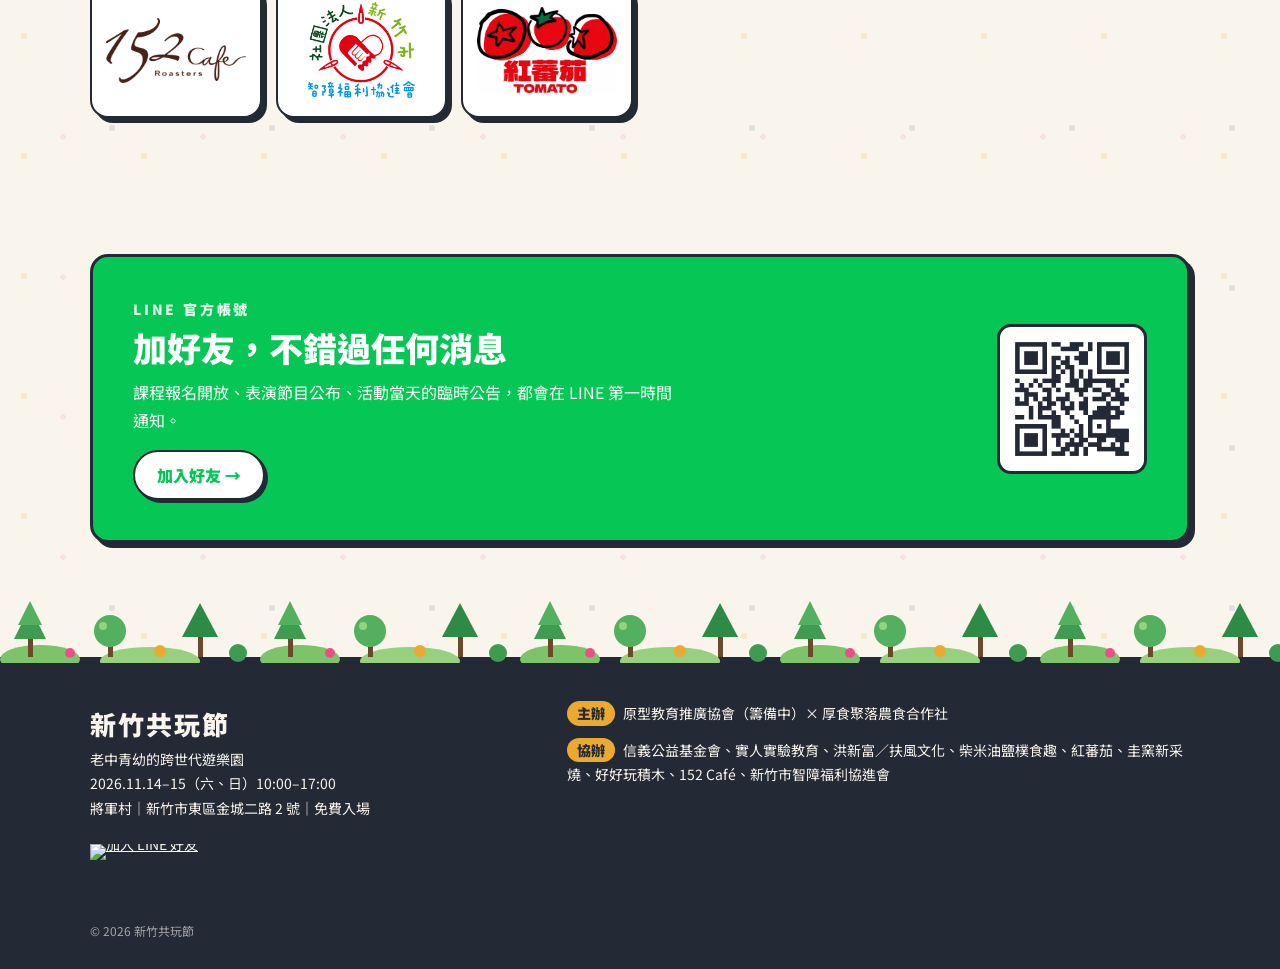
==== commit 6cbdd0fa: "Add files via upload" ====
--- a/index.html
+++ b/index.html
@@ -581,7 +581,7 @@
       <p class="line-kicker">LINE 官方帳號</p>
       <h2>加好友，不錯過任何消息</h2>
       <p>課程報名開放、表演節目公布、活動當天的臨時公告，都會在 LINE 第一時間通知。</p>
-      <a class="line-add" href="https://lin.ee/z5EoWlu" target="_blank" rel="noopener"><img src="https://scdn.line-apps.com/n/line_add_friends/btn/zh-Hant.png" alt="加入 LINE 好友" height="36"></a>
+      <a class="line-btn" href="https://lin.ee/z5EoWlu" target="_blank" rel="noopener">加入好友 →</a>
     </div>
     <img class="line-qr" src="images/line-qr.png" width="290" height="290" alt="掃描 QR Code 加入新竹共玩節 LINE 官方帳號" loading="lazy">
   </div>
--- a/style.css
+++ b/style.css
@@ -525,3 +525,8 @@
 .line-text .line-add{margin-top:16px;background:#fff;border-radius:8px;padding:4px}
 .line-qr{width:150px;height:150px;background:#fff;border:3px solid var(--navy);border-radius:14px;padding:6px;flex:none}
 @media (max-width:760px){.line-qr{display:none}.line-inner{display:block}}
+
+/* LINE：綠框內改用白色膠囊按鈕；其他位置的官方按鈕維持 LINE 規範高度 */
+.line-add img{height:36px}
+.line-btn{display:inline-block;margin-top:16px;background:#fff;color:#06C755;font-weight:900;font-size:16px;text-decoration:none;padding:9px 22px;border-radius:999px;border:2px solid var(--navy);box-shadow:3px 3px 0 var(--navy);transition:transform .15s}
+.line-btn:hover{transform:translate(-1px,-2px)}
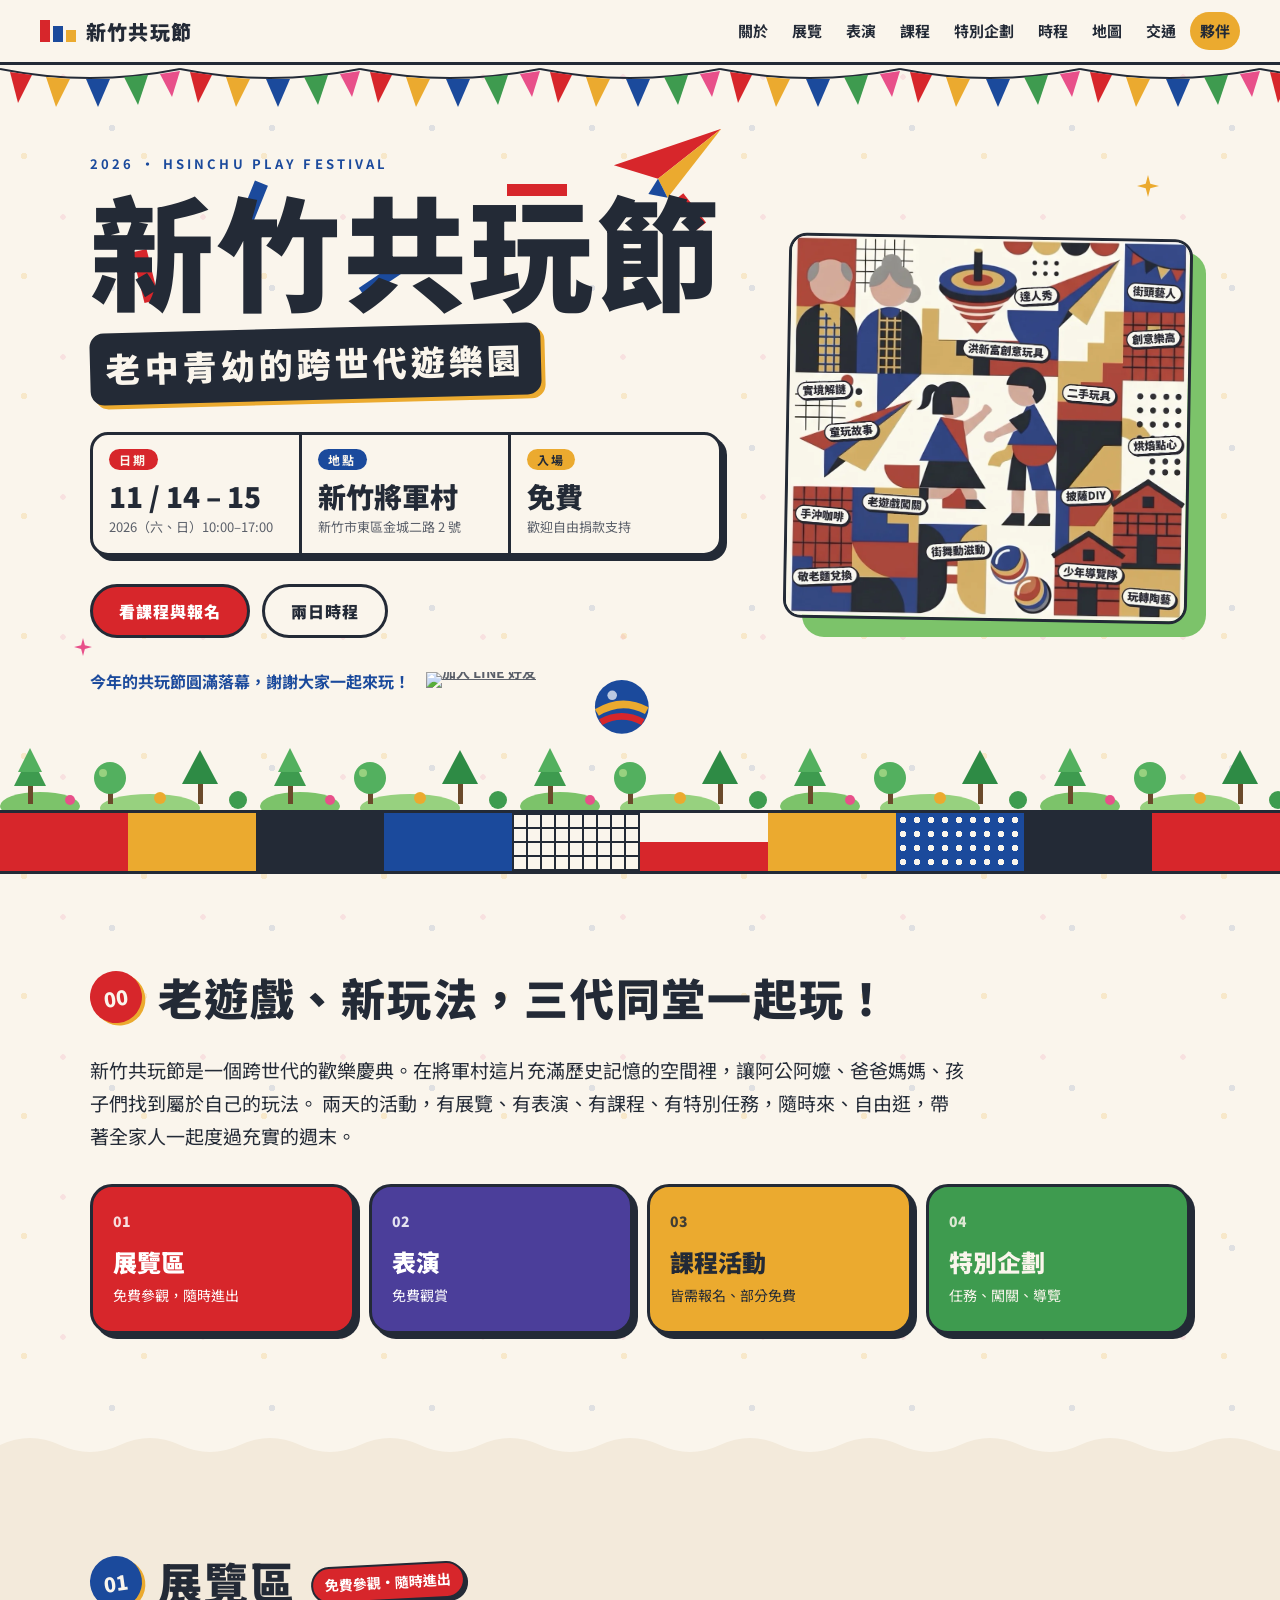
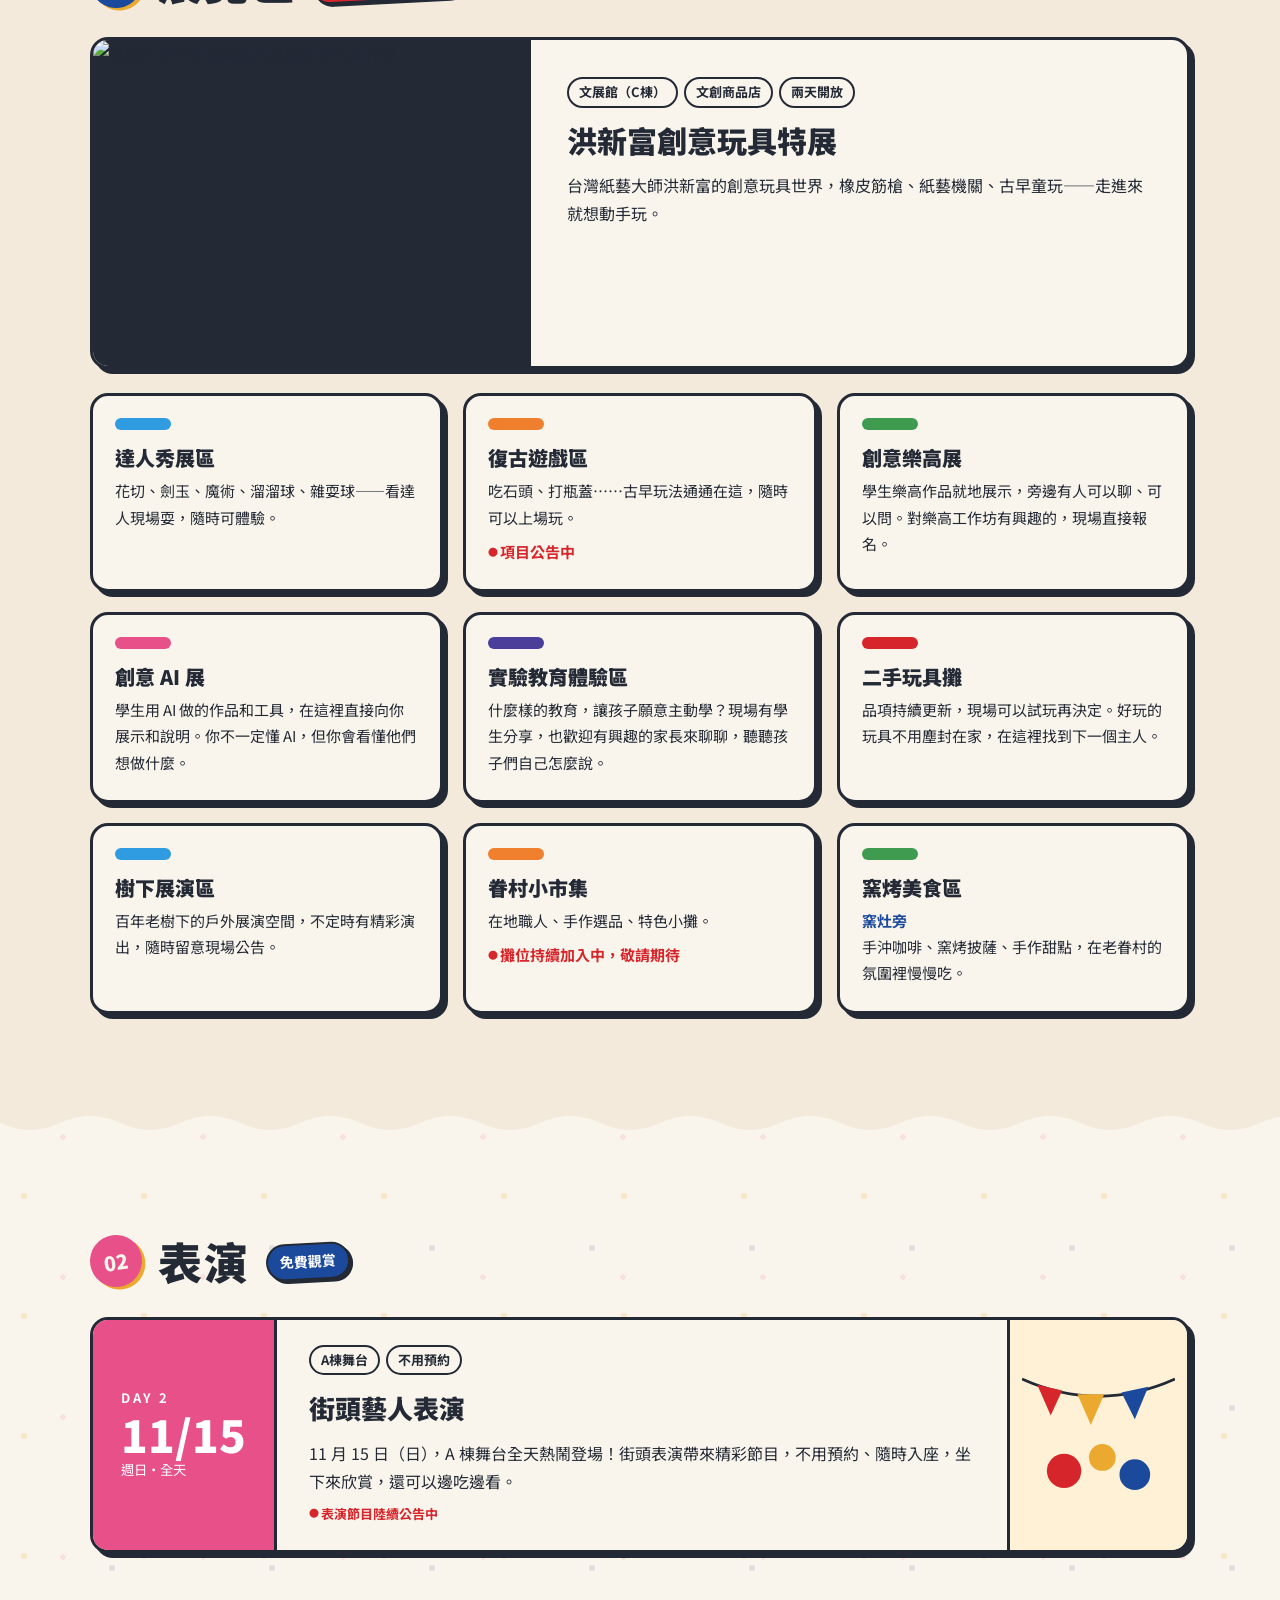
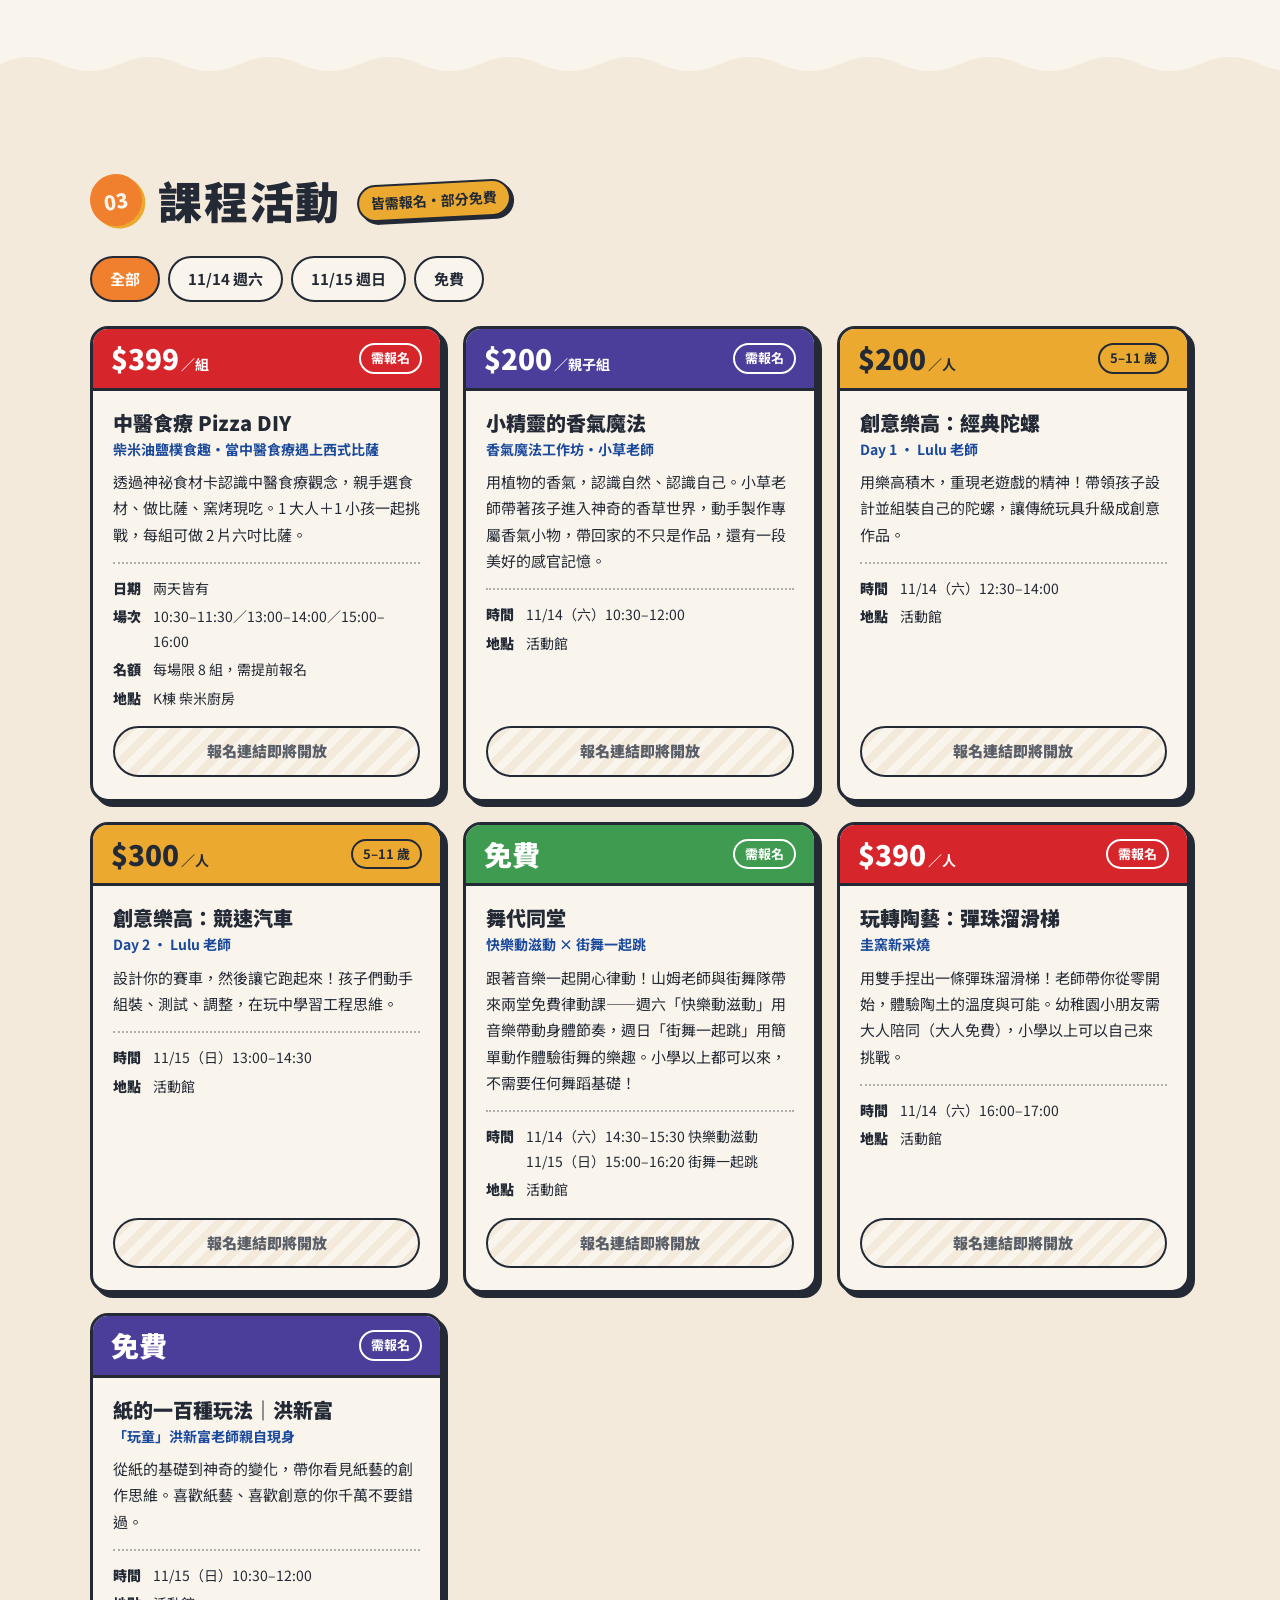
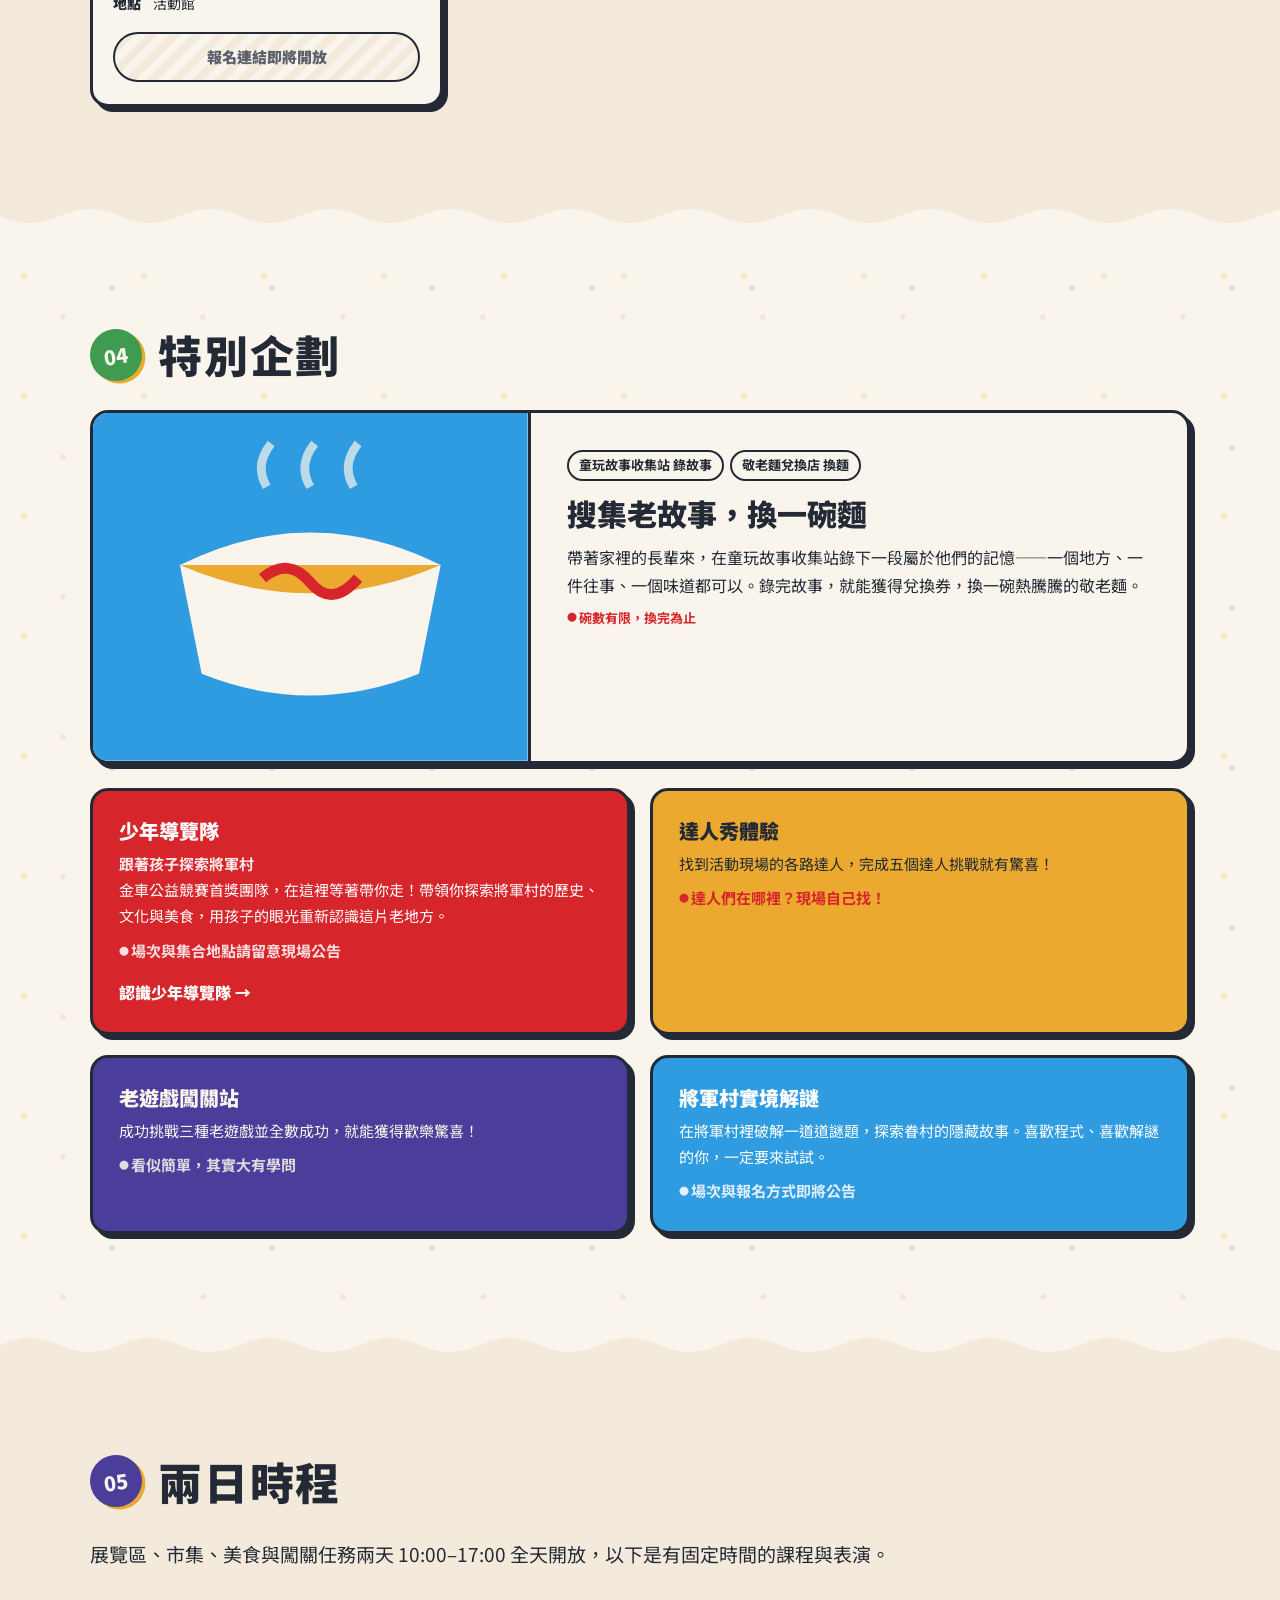
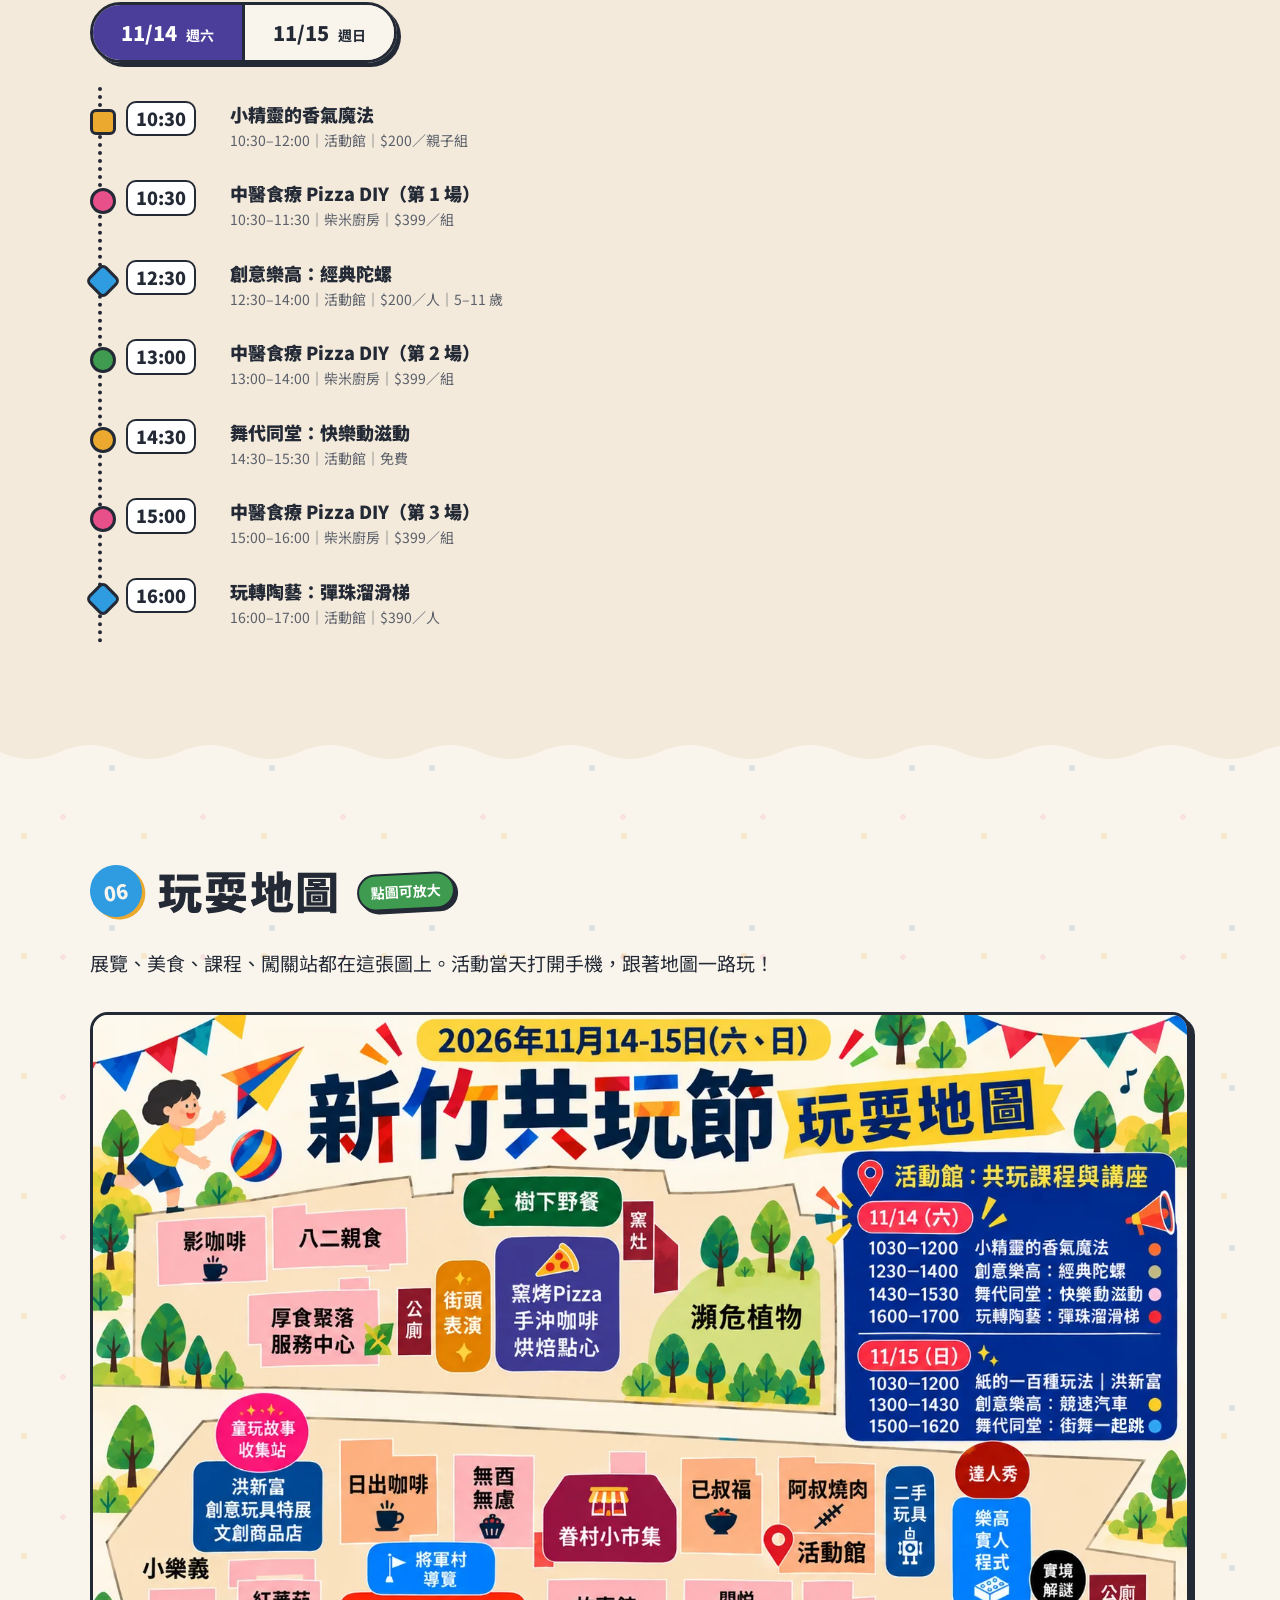
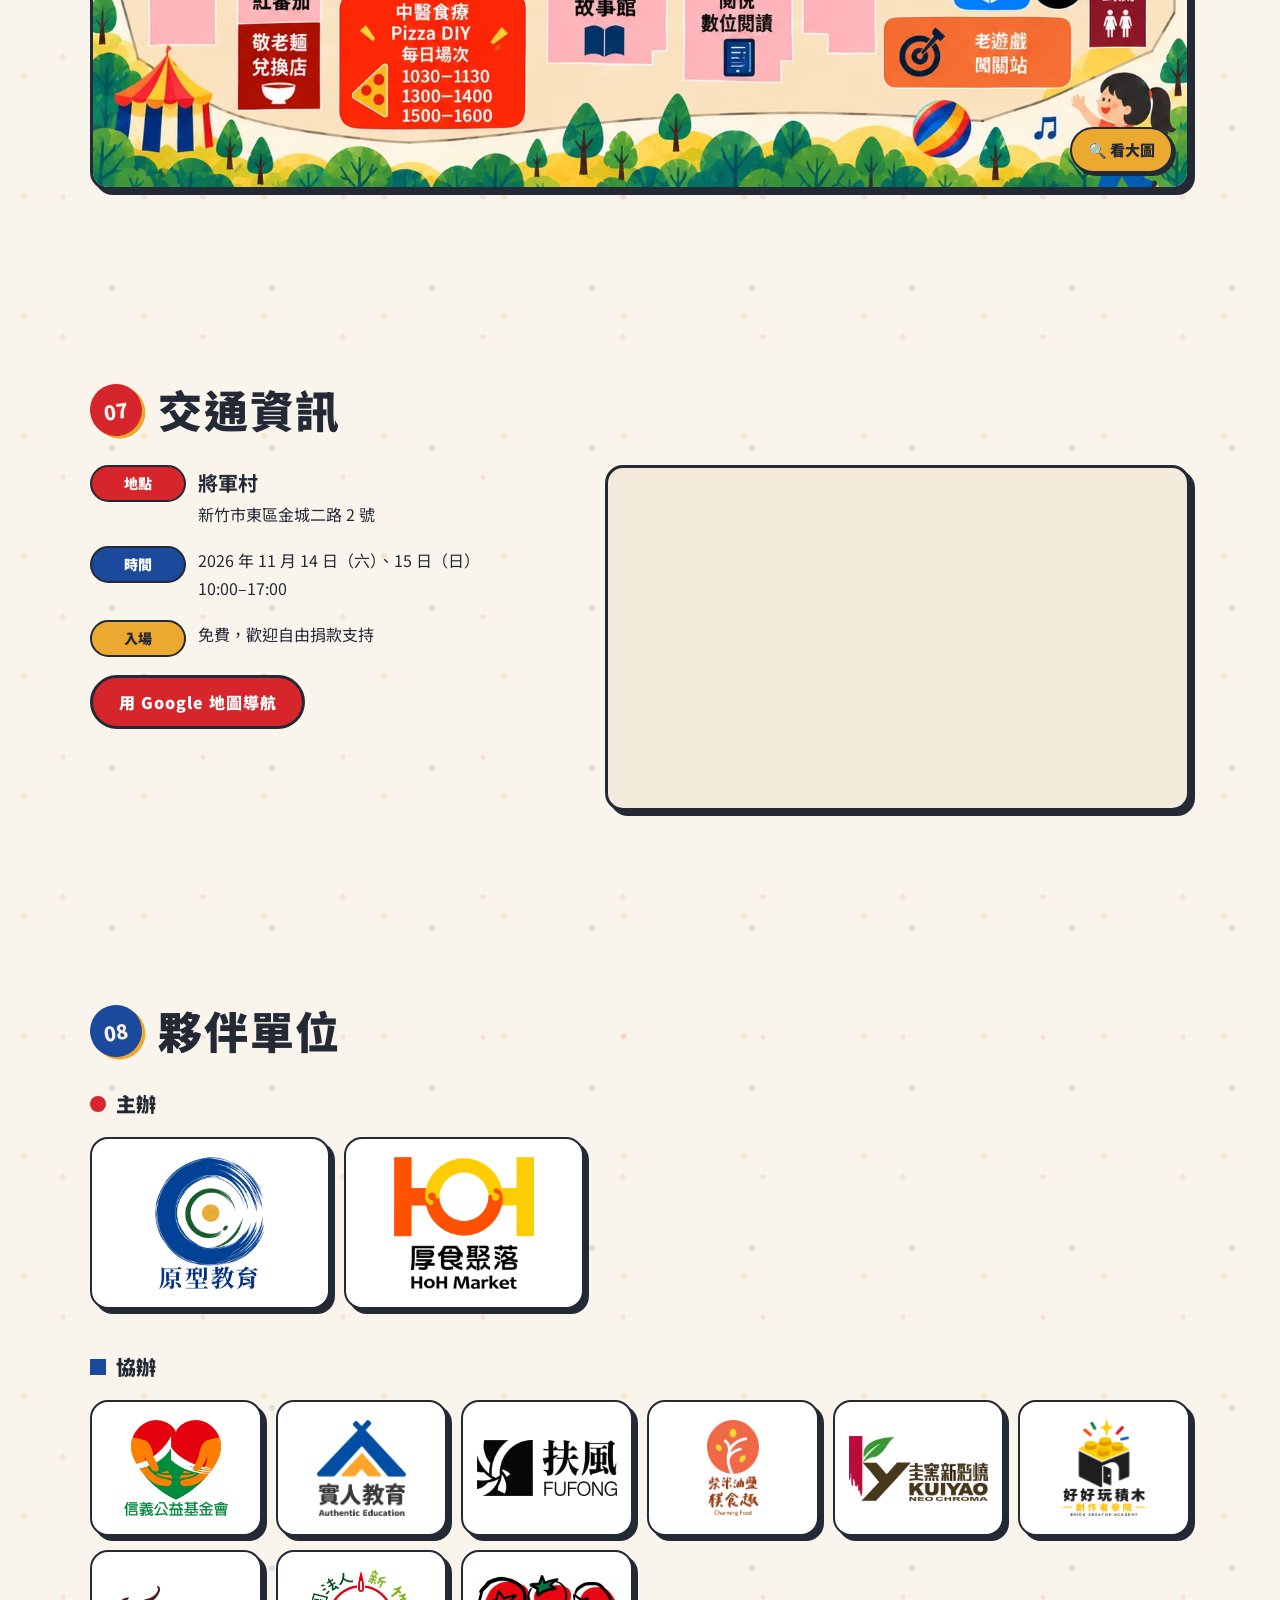
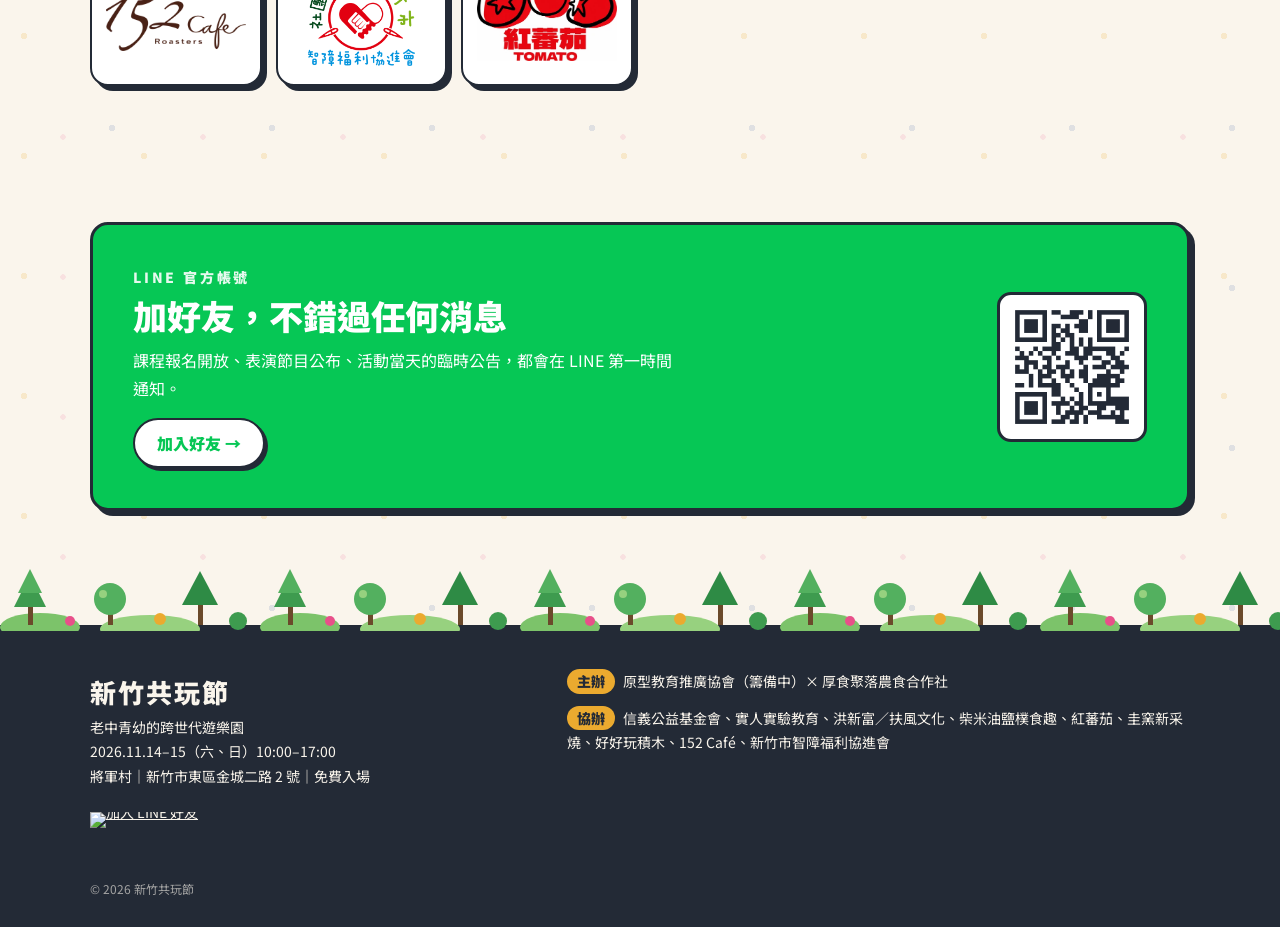
==== commit 8aa12bb6: "Add files via upload" ====
--- a/index.html
+++ b/index.html
@@ -66,7 +66,7 @@
 <link rel="preconnect" href="https://fonts.googleapis.com">
 <link rel="preconnect" href="https://fonts.gstatic.com" crossorigin>
 <link href="https://fonts.googleapis.com/css2?family=Noto+Sans+TC:wght@400;500;700;900&display=swap" rel="stylesheet">
-<link rel="stylesheet" href="style.css">
+<link rel="stylesheet" href="style.css?v=202610211404">
 </head>
 <body>
 
@@ -133,9 +133,10 @@
       <a class="btn btn-line" href="#schedule">兩日時程</a>
     </div>
 
-    <p class="countdown" id="countdown" aria-live="polite"></p>
-
-    <p class="line-hero"><a class="line-add" href="https://lin.ee/z5EoWlu" target="_blank" rel="noopener"><img src="https://scdn.line-apps.com/n/line_add_friends/btn/zh-Hant.png" alt="加入 LINE 好友" height="36"></a><span>報名開放、最新消息第一時間通知你</span></p>
+    <div class="count-row">
+      <p class="countdown" id="countdown" aria-live="polite"></p>
+      <a class="line-add line-hero" title="報名開放、最新消息第一時間通知你" href="https://lin.ee/z5EoWlu" target="_blank" rel="noopener"><img src="https://scdn.line-apps.com/n/line_add_friends/btn/zh-Hant.png" alt="加入 LINE 好友" height="36"></a>
+    </div>
   </div>
 
   <figure class="hero-poster">
@@ -597,7 +598,7 @@
       <p>老中青幼的跨世代遊樂園</p>
       <p>2026.11.14–15（六、日）10:00–17:00</p>
       <p>將軍村｜新竹市東區金城二路 2 號｜免費入場</p>
-      <p style="margin-top:12px"><a class="line-add" href="https://lin.ee/z5EoWlu" target="_blank" rel="noopener"><img src="https://scdn.line-apps.com/n/line_add_friends/btn/zh-Hant.png" alt="加入 LINE 好友" height="36"></a></p>
+      <p class="footer-line"><a class="line-add" href="https://lin.ee/z5EoWlu" target="_blank" rel="noopener"><img src="https://scdn.line-apps.com/n/line_add_friends/btn/zh-Hant.png" alt="加入 LINE 好友" height="36"></a></p>
     </div>
     <div class="footer-org">
       <p><span>主辦</span>原型教育推廣協會（籌備中）× 厚食聚落農食合作社</p>
@@ -607,7 +608,7 @@
   <p class="copyright">© 2026 新竹共玩節</p>
 </footer>
 
-<script src="script.js" defer></script>
-<script src="content.js" defer></script>
+<script src="script.js?v=202610211404" defer></script>
+<script src="content.js?v=202610211404" defer></script>
 </body>
 </html>
--- a/style.css
+++ b/style.css
@@ -530,3 +530,10 @@
 .line-add img{height:36px}
 .line-btn{display:inline-block;margin-top:16px;background:#fff;color:#06C755;font-weight:900;font-size:16px;text-decoration:none;padding:9px 22px;border-radius:999px;border:2px solid var(--navy);box-shadow:3px 3px 0 var(--navy);transition:transform .15s}
 .line-btn:hover{transform:translate(-1px,-2px)}
+
+/* LINE 按鈕尺寸與位置（第二版） */
+.count-row{display:flex;align-items:center;gap:16px;flex-wrap:wrap;margin-top:20px}
+.count-row .countdown{margin-top:0}
+.line-hero img{height:32px;width:auto}
+.footer-line{margin-top:12px}
+.footer-line .line-add img{height:26px;width:auto}
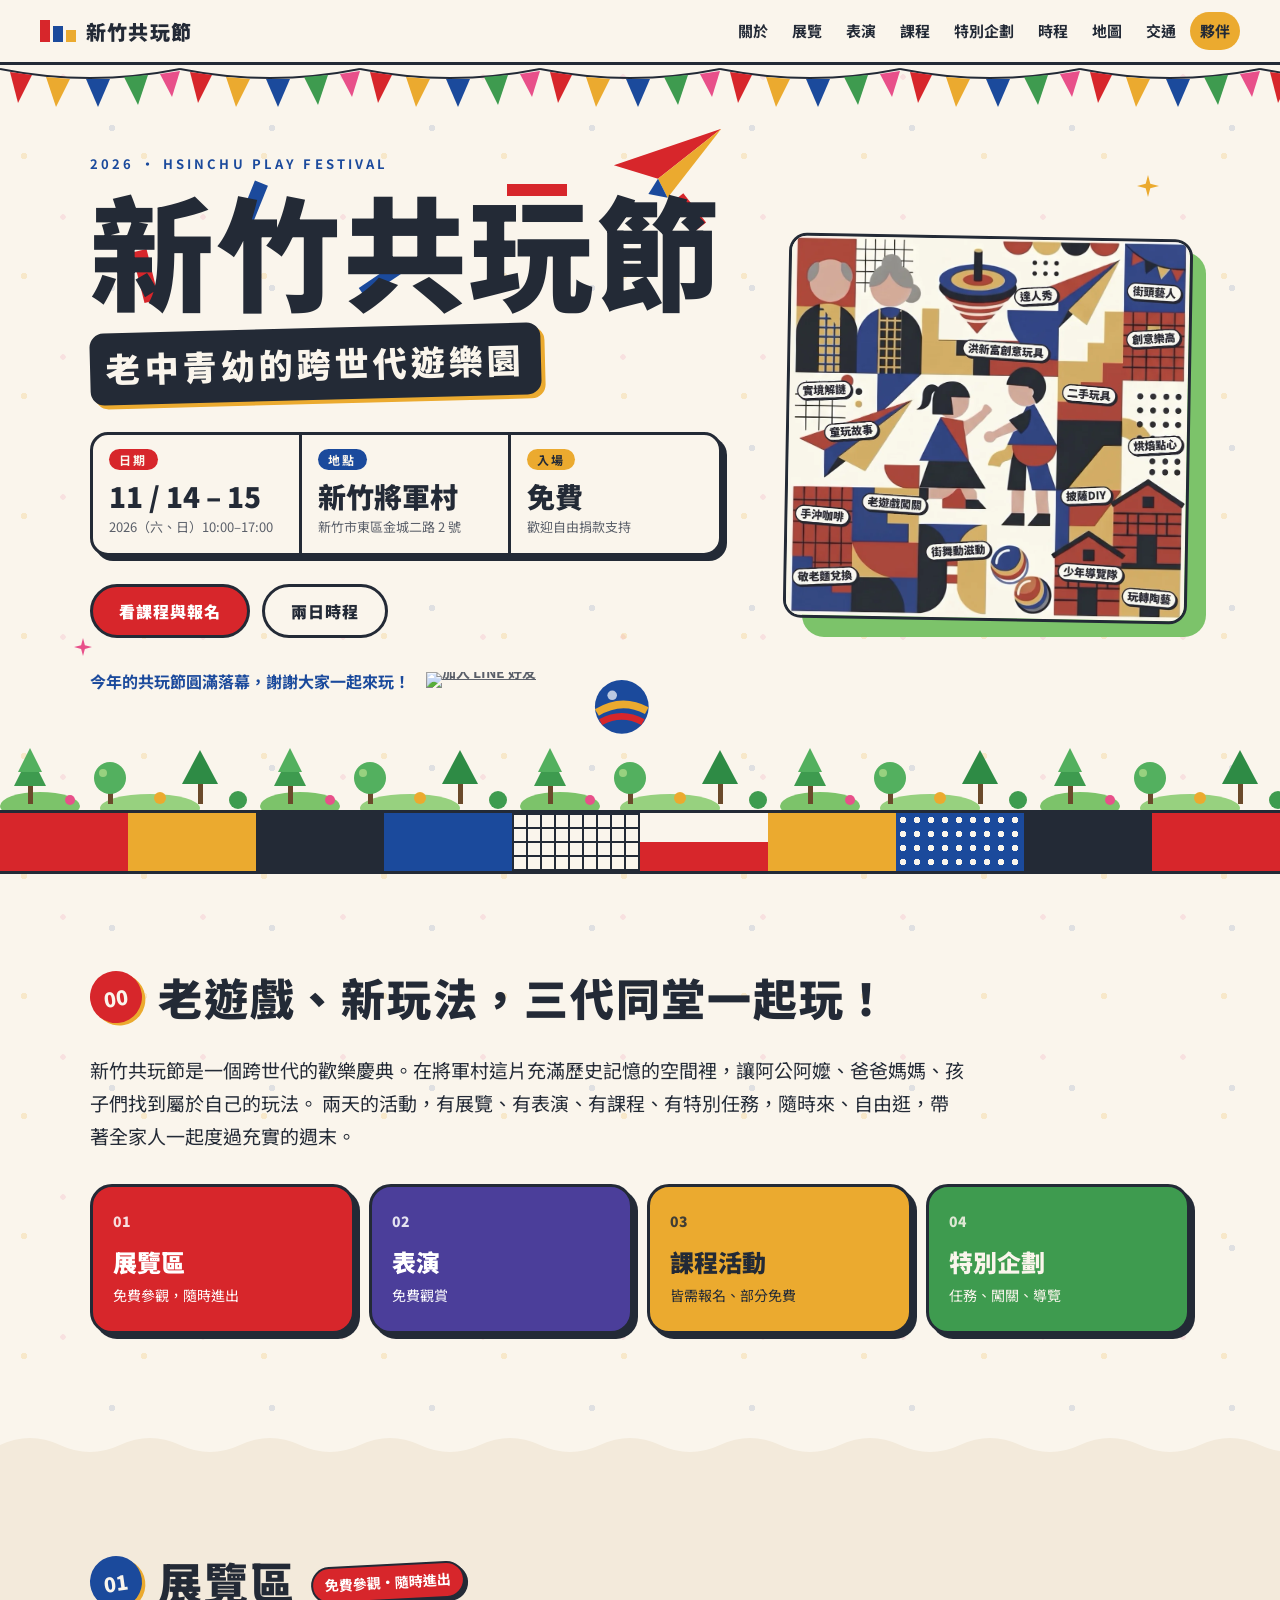
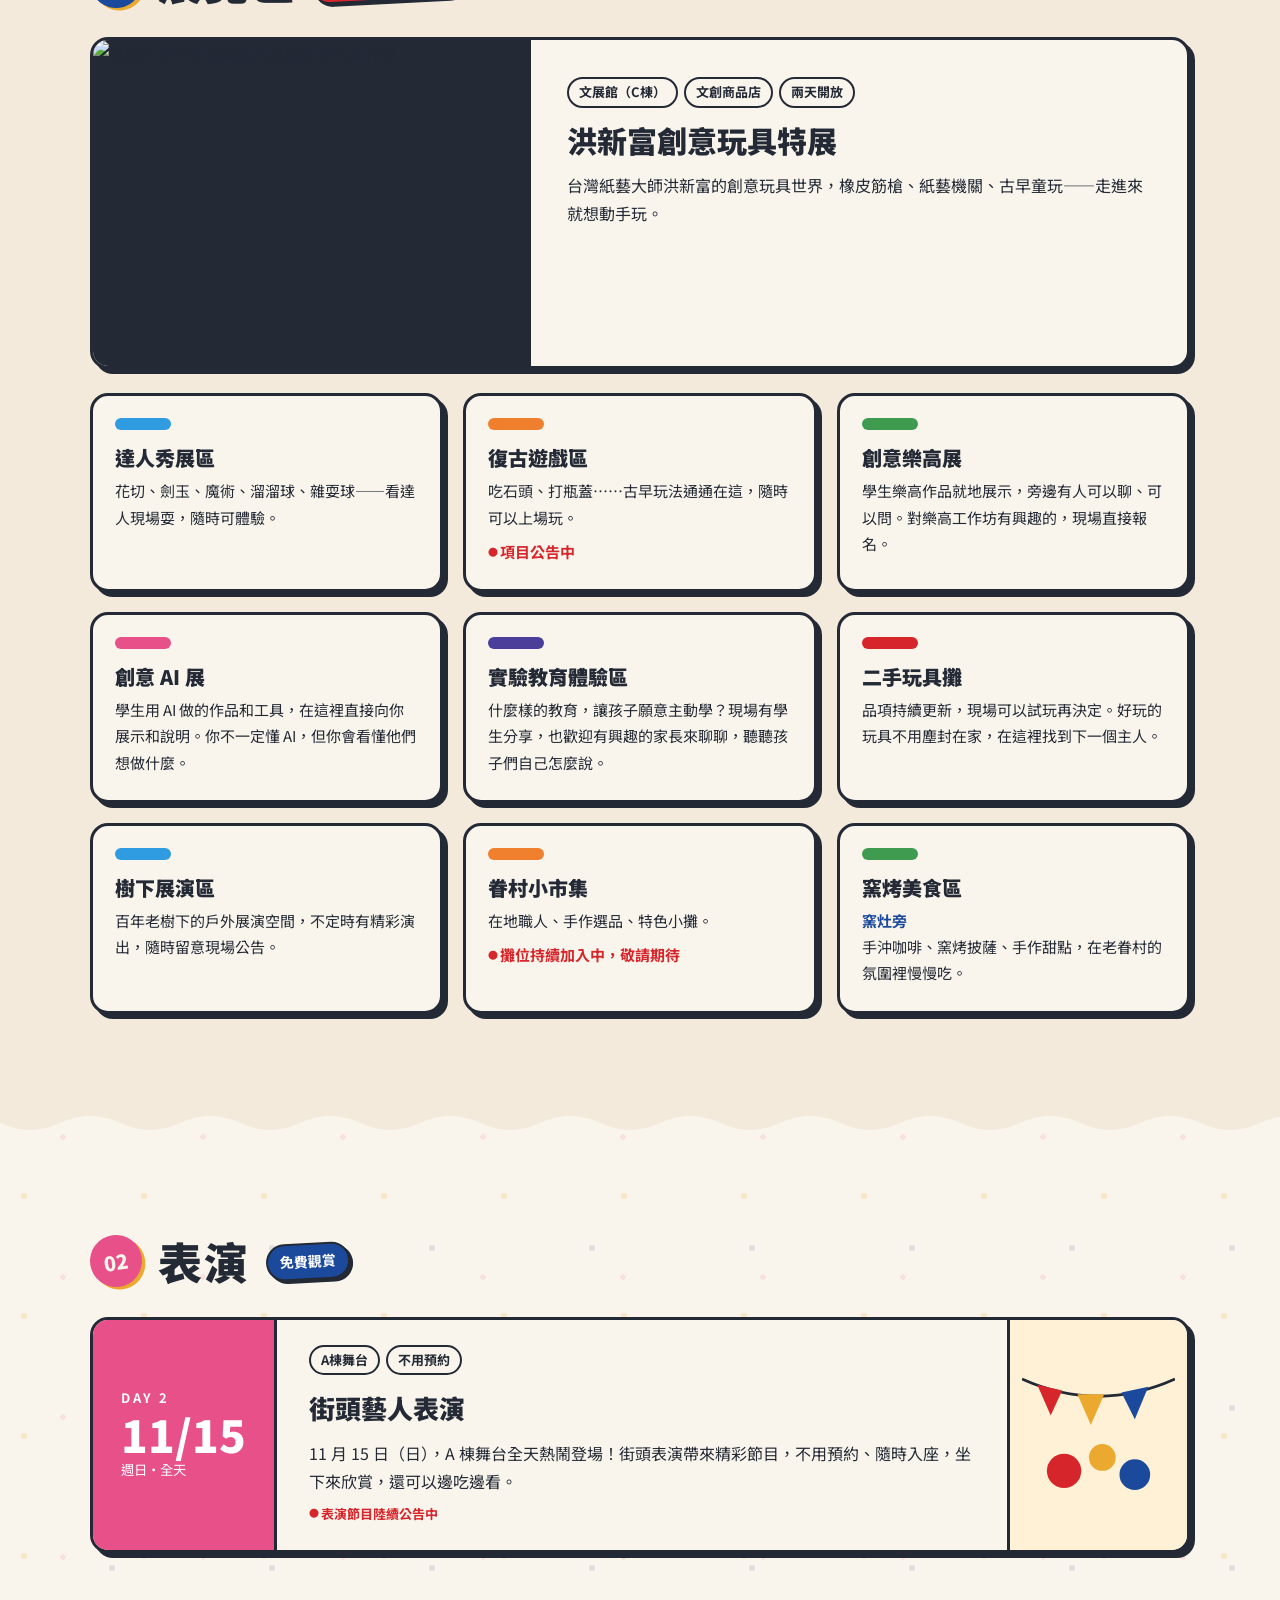
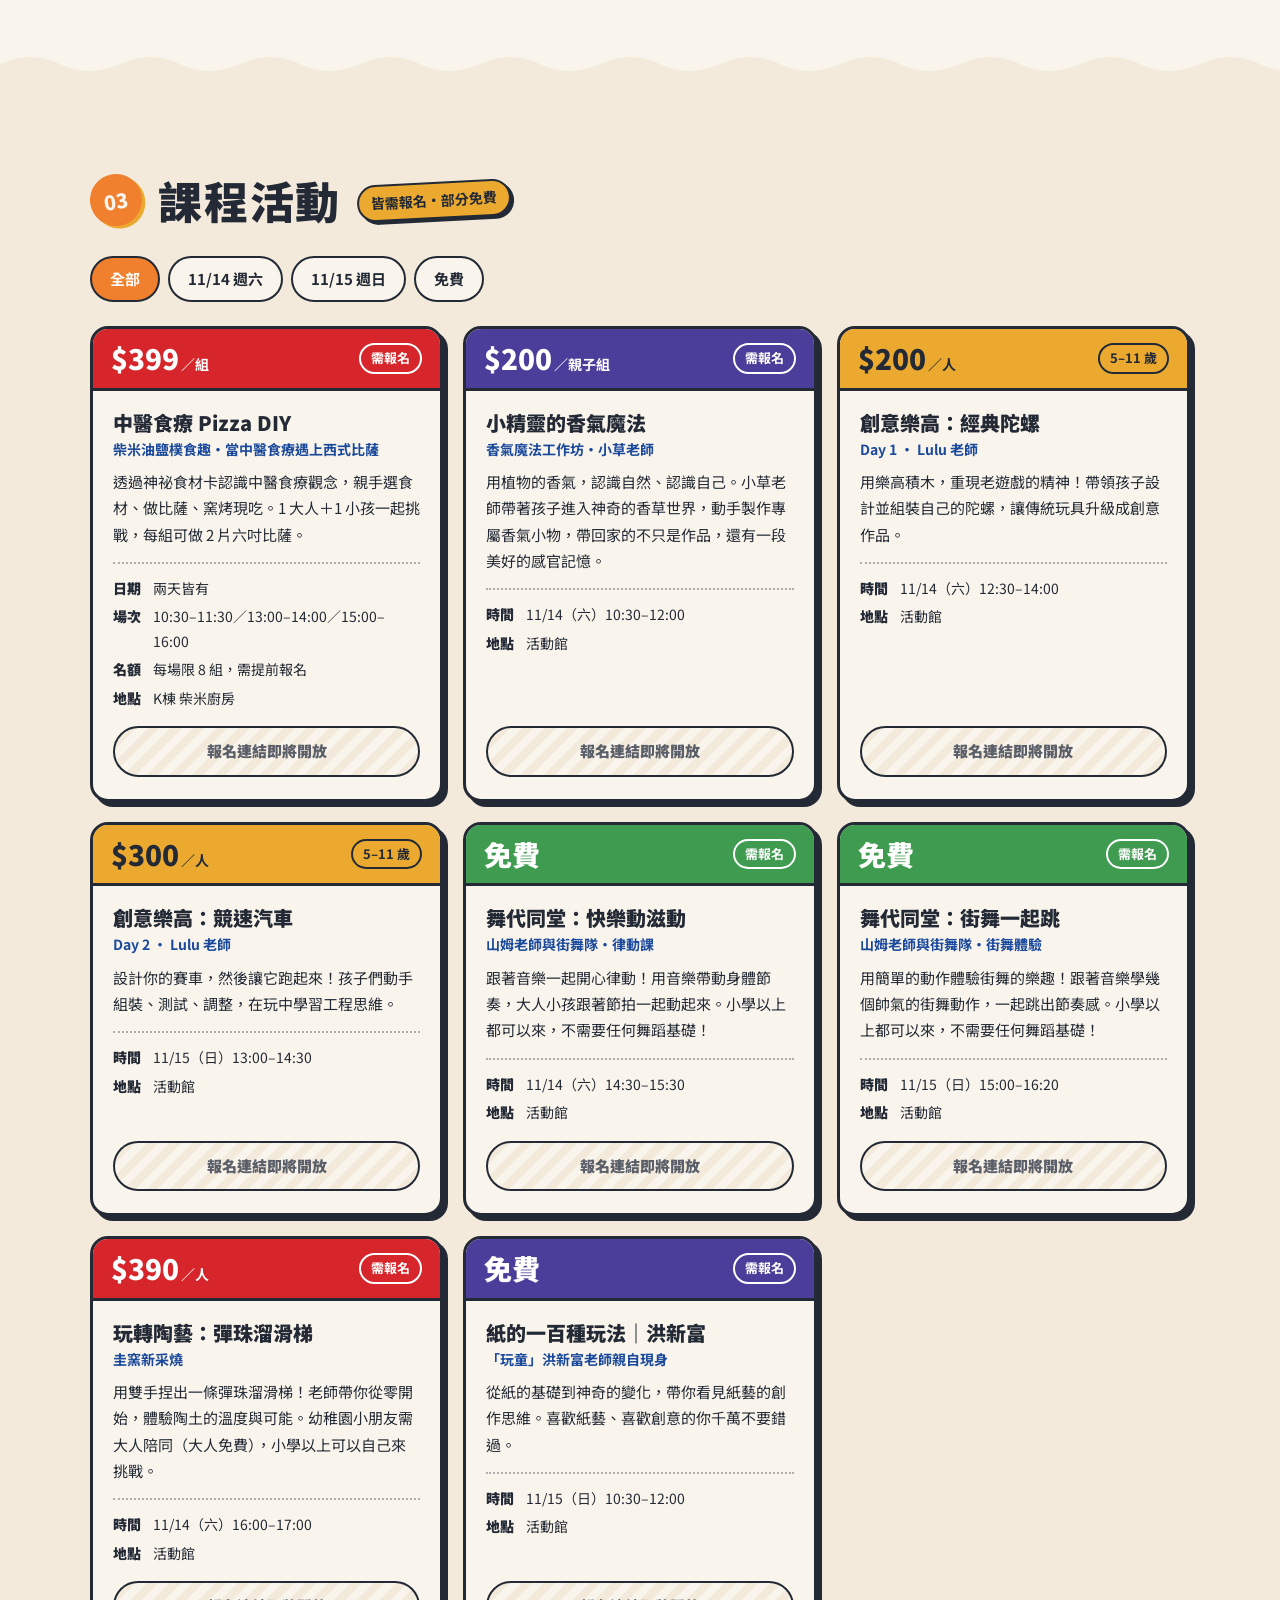
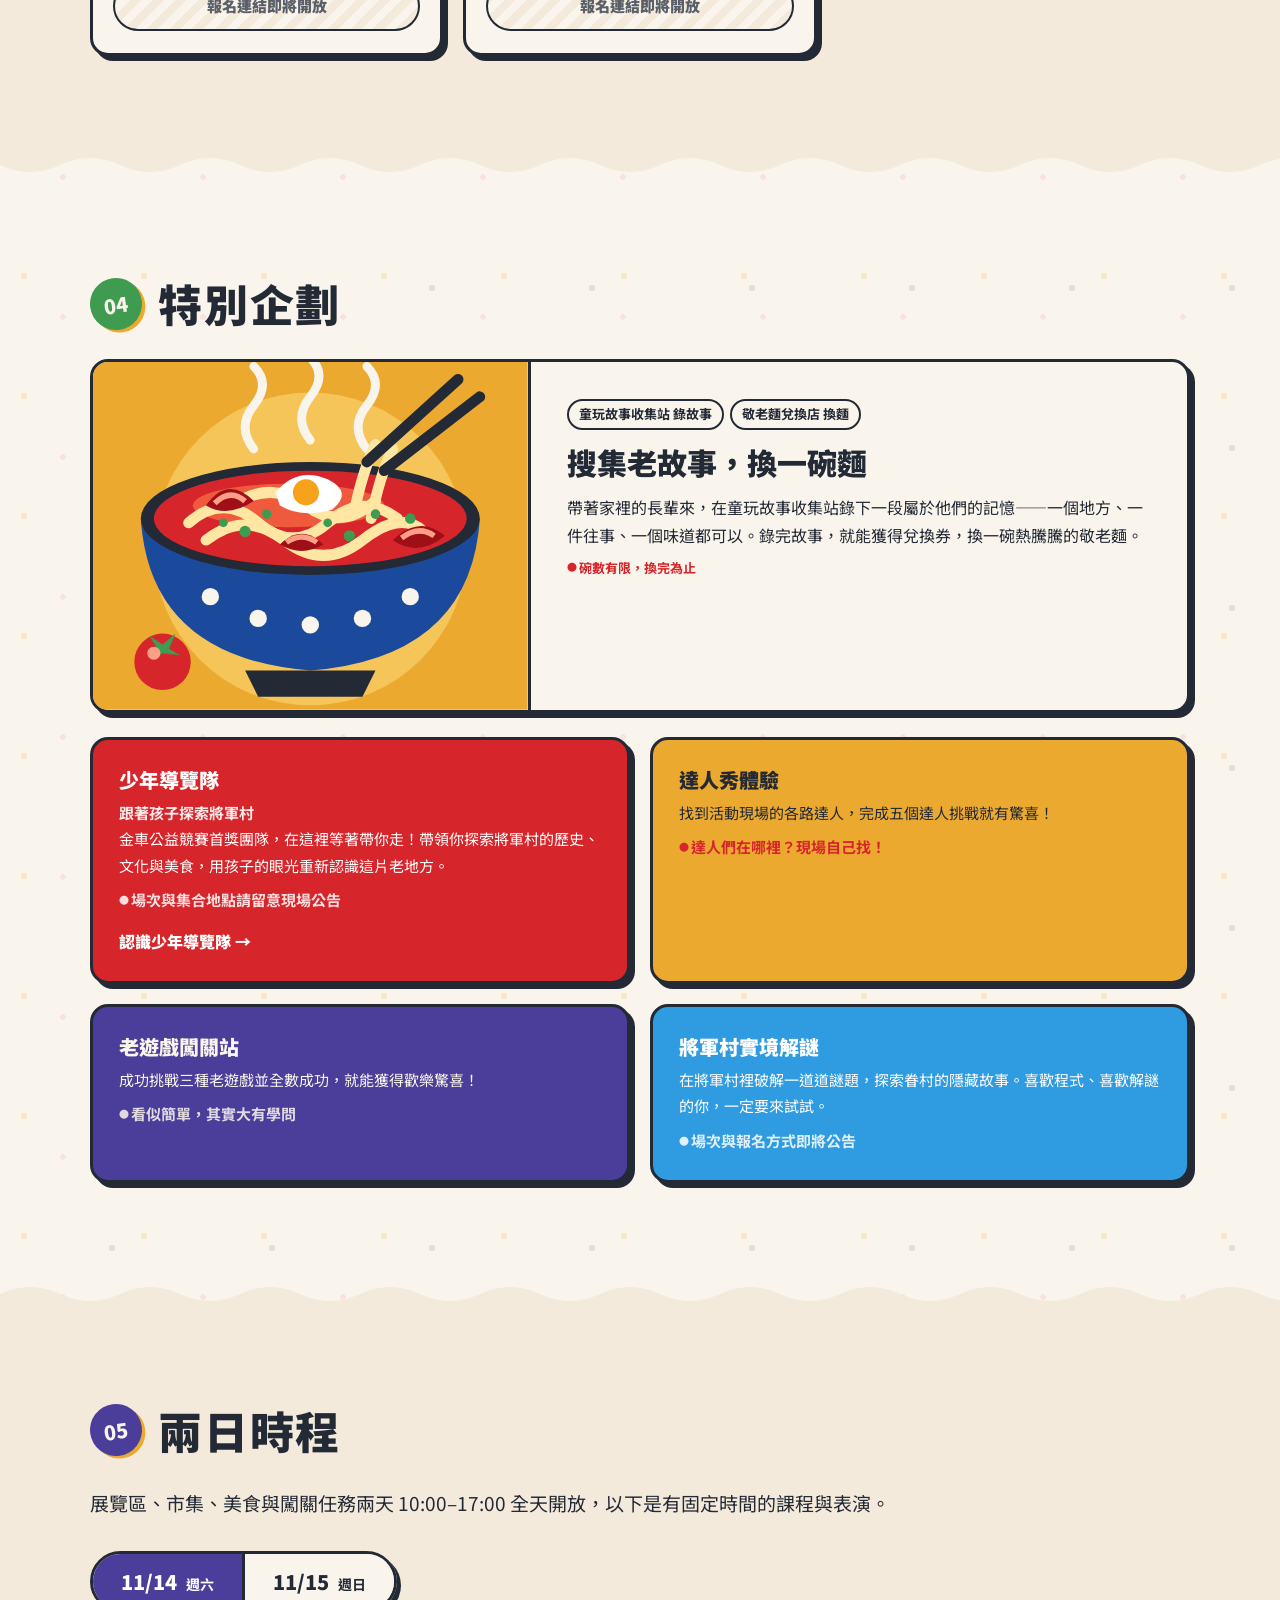
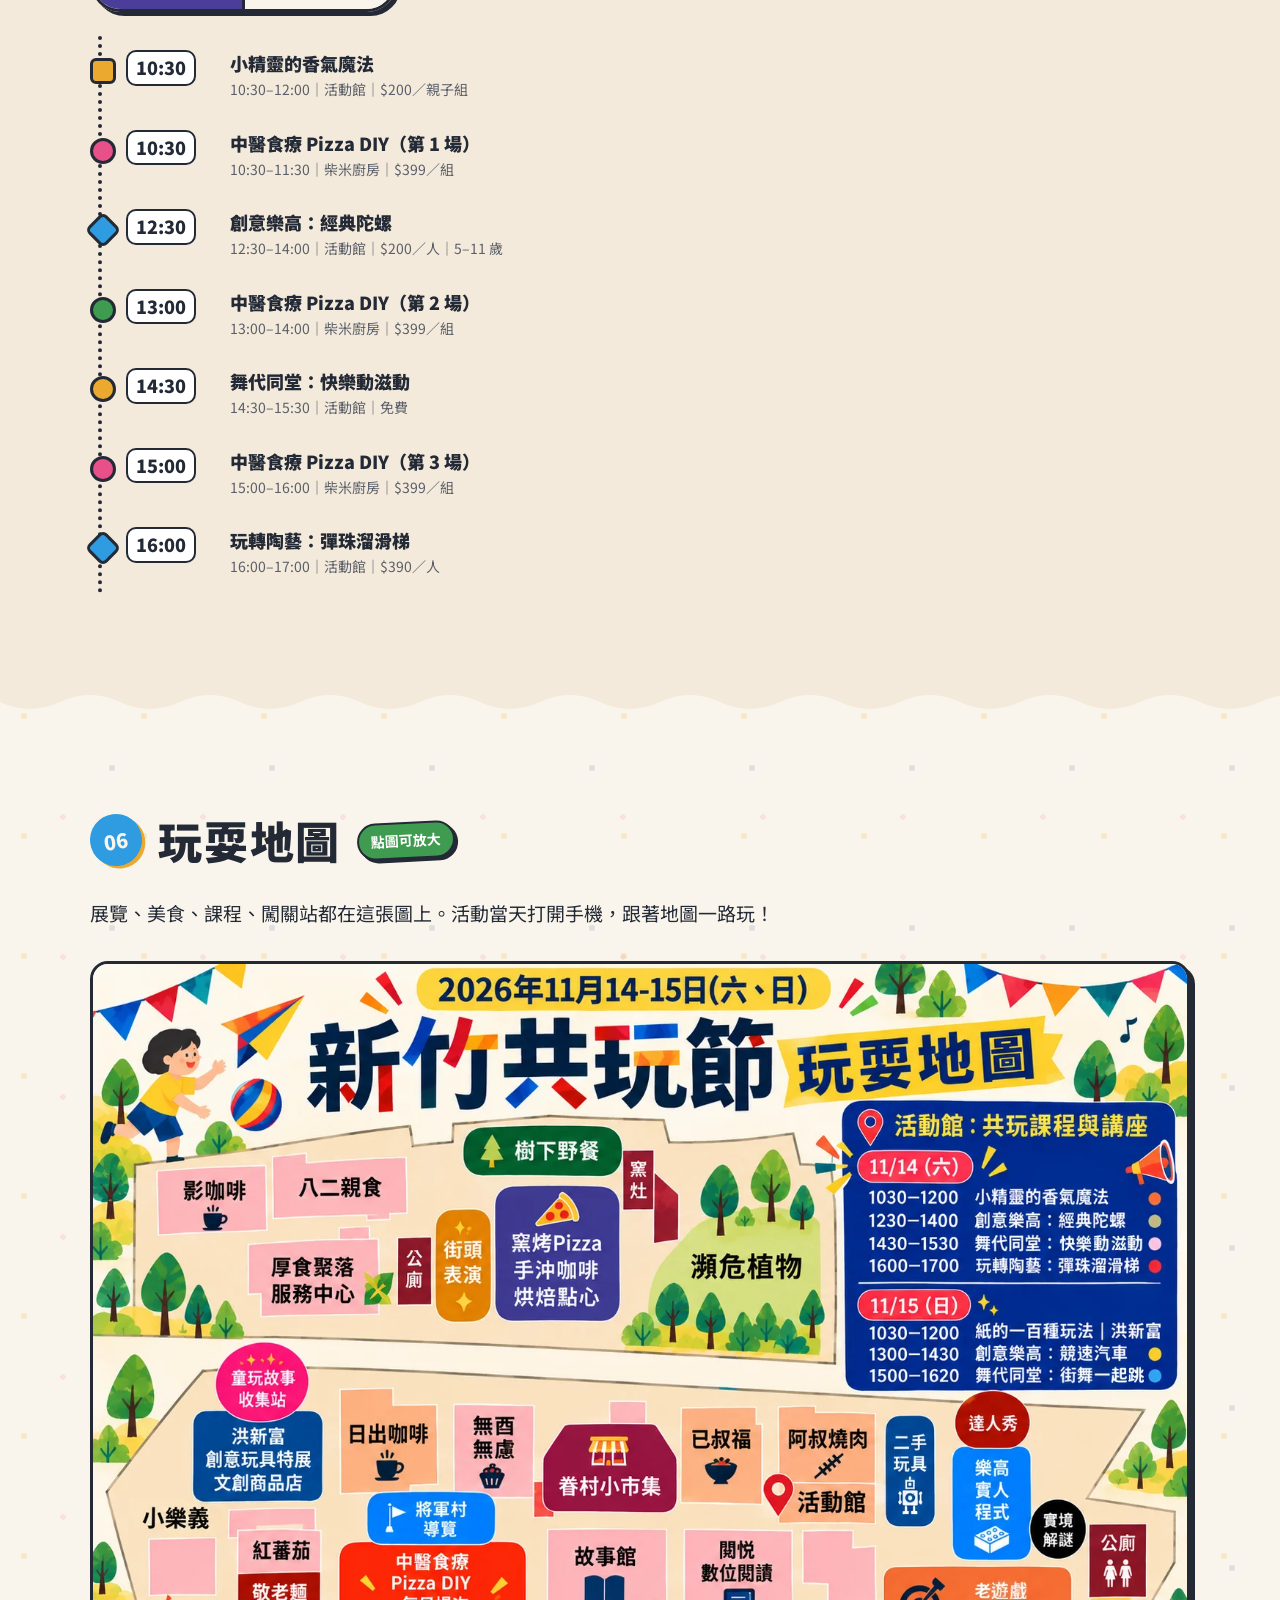
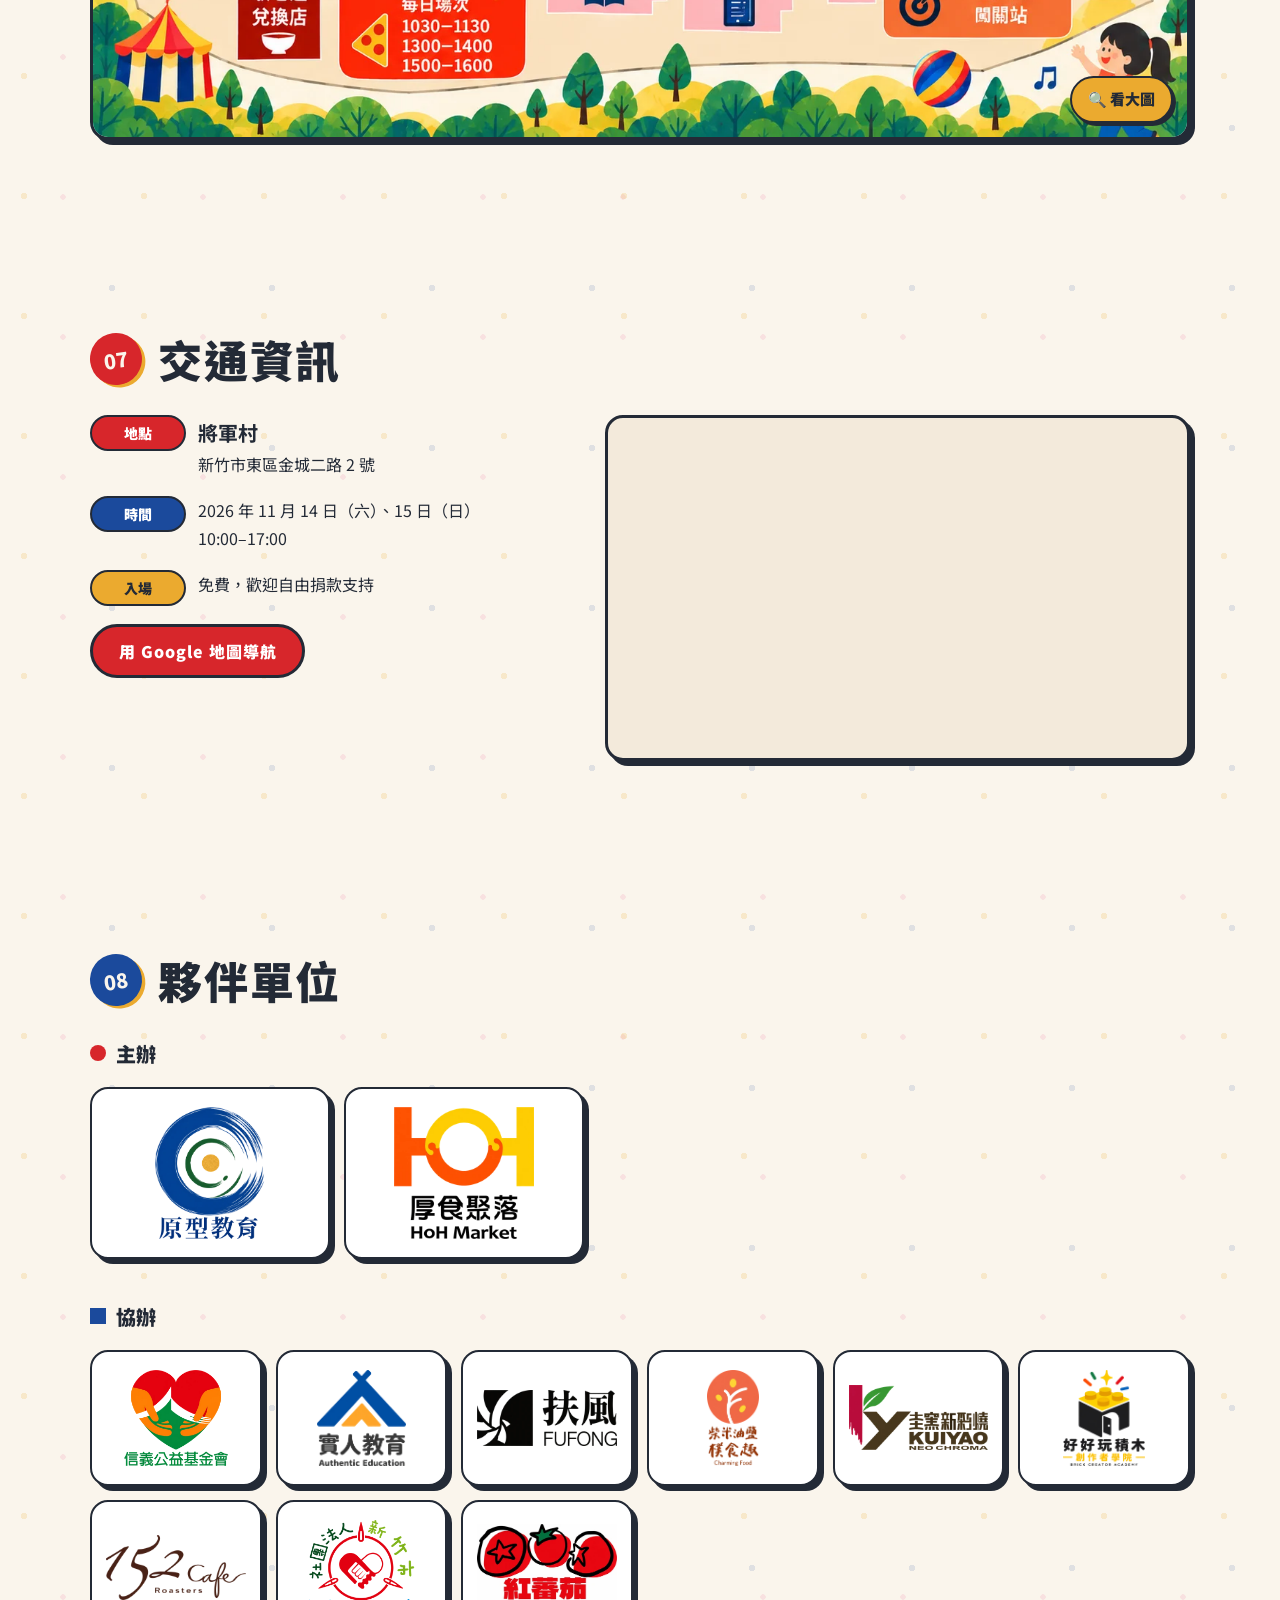
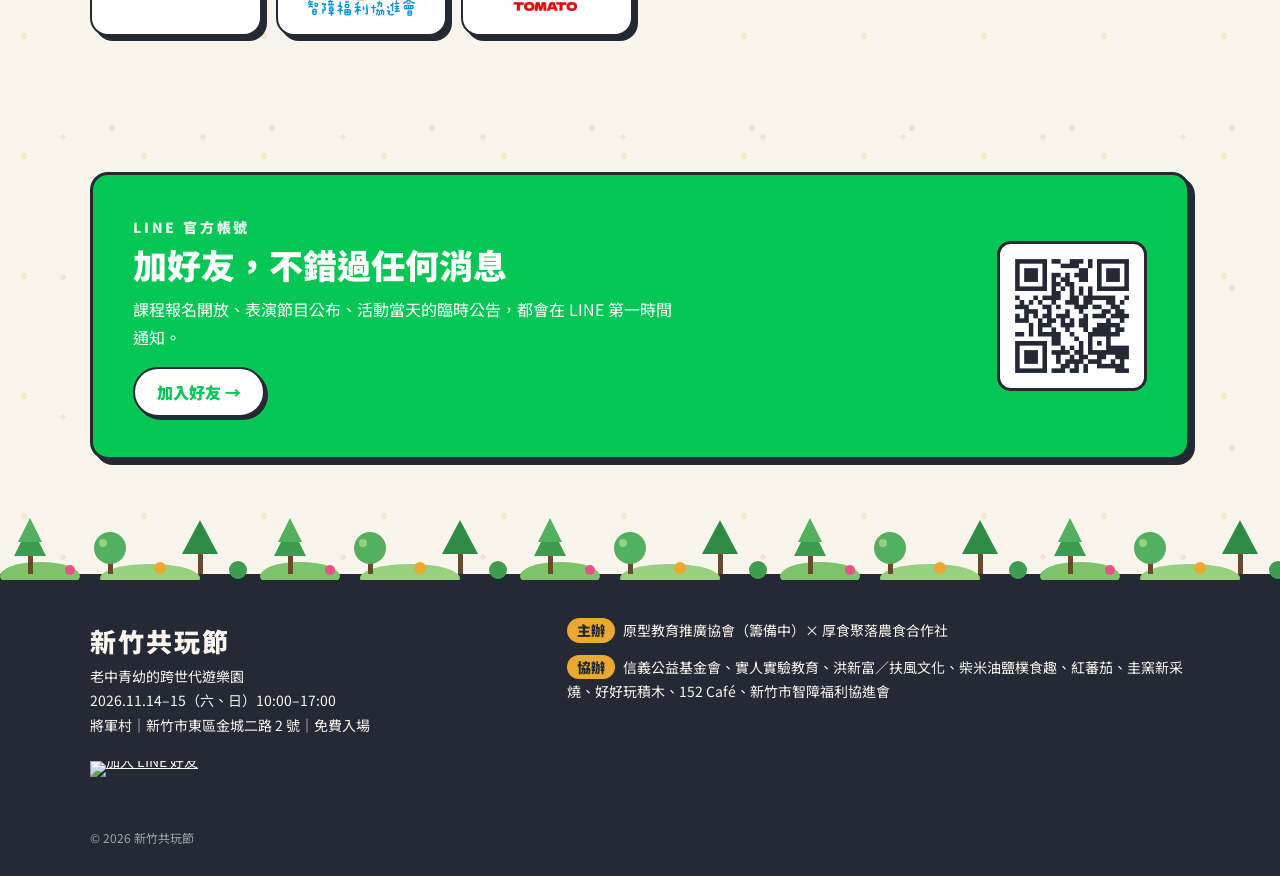
==== commit 569898de: "Add files via upload" ====
--- a/index.html
+++ b/index.html
@@ -66,7 +66,7 @@
 <link rel="preconnect" href="https://fonts.googleapis.com">
 <link rel="preconnect" href="https://fonts.gstatic.com" crossorigin>
 <link href="https://fonts.googleapis.com/css2?family=Noto+Sans+TC:wght@400;500;700;900&display=swap" rel="stylesheet">
-<link rel="stylesheet" href="style.css?v=202610211404">
+<link rel="stylesheet" href="style.css?v=202610212030">
 </head>
 <body>
 
@@ -360,17 +360,34 @@
       </div>
     </article>
 
-    <article class="class-card" data-days="d1 d2" data-free="1">
+    <article class="class-card" data-days="d1" data-free="1">
       <header class="class-top top-navy">
         <span class="price">免費</span>
         <span class="badge">需報名</span>
       </header>
       <div class="class-body">
-        <h3>舞代同堂</h3>
-        <p class="sub">快樂動滋動 × 街舞一起跳</p>
-        <p>跟著音樂一起開心律動！山姆老師與街舞隊帶來兩堂免費律動課——週六「快樂動滋動」用音樂帶動身體節奏，週日「街舞一起跳」用簡單動作體驗街舞的樂趣。小學以上都可以來，不需要任何舞蹈基礎！</p>
-        <dl class="info">
-          <dt>時間</dt><dd>11/14（六）14:30–15:30 快樂動滋動<br>11/15（日）15:00–16:20 街舞一起跳</dd>
+        <h3>舞代同堂：快樂動滋動</h3>
+        <p class="sub">山姆老師與街舞隊・律動課</p>
+        <p>跟著音樂一起開心律動！用音樂帶動身體節奏，大人小孩跟著節拍一起動起來。小學以上都可以來，不需要任何舞蹈基礎！</p>
+        <dl class="info">
+          <dt>時間</dt><dd>11/14（六）14:30–15:30</dd>
+          <dt>地點</dt><dd>活動館</dd>
+        </dl>
+        <span class="reg reg-soon">報名連結即將開放</span>
+      </div>
+    </article>
+
+    <article class="class-card" data-days="d2" data-free="1">
+      <header class="class-top top-navy">
+        <span class="price">免費</span>
+        <span class="badge">需報名</span>
+      </header>
+      <div class="class-body">
+        <h3>舞代同堂：街舞一起跳</h3>
+        <p class="sub">山姆老師與街舞隊・街舞體驗</p>
+        <p>用簡單的動作體驗街舞的樂趣！跟著音樂學幾個帥氣的街舞動作，一起跳出節奏感。小學以上都可以來，不需要任何舞蹈基礎！</p>
+        <dl class="info">
+          <dt>時間</dt><dd>11/15（日）15:00–16:20</dd>
           <dt>地點</dt><dd>活動館</dd>
         </dl>
         <span class="reg reg-soon">報名連結即將開放</span>
@@ -424,7 +441,7 @@
   <div id="special-list">
   <article class="feature feature-blue">
     <div class="feature-art" aria-hidden="true">
-      <svg viewBox="0 0 200 160"><rect width="200" height="160" fill="#1B4A9C"/><path d="M40 70 Q100 40 160 70 L150 120 Q100 140 50 120 Z" fill="#FAF5EC"/><path d="M40 70 Q100 96 160 70" fill="#EBAA2F"/><g stroke="#D7262B" stroke-width="5" fill="none"><path d="M78 76 Q90 66 100 78 Q110 90 122 76"/></g><g stroke="#FAF5EC" stroke-width="4" fill="none" opacity=".7"><path d="M80 34 Q74 24 82 14 M100 34 Q94 24 102 14 M120 34 Q114 24 122 14"/></g></svg>
+      <svg viewBox="0 0 200 160" preserveAspectRatio="xMidYMid slice"> <rect width="200" height="160" fill="#EBAA2F" style="fill:#EBAA2F"/> <circle cx="100" cy="86" r="72" fill="#F6C55A"/> <g stroke="#FAF5EC" stroke-width="4" fill="none" stroke-linecap="round"> <path d="M74 40 Q66 30 74 20 Q82 10 74 2"/><path d="M100 36 Q92 26 100 16 Q108 6 100 -2"/><path d="M126 40 Q118 30 126 20 Q134 10 126 2"/> </g> <path d="M22 72 Q26 136 100 142 Q174 136 178 72 Z" fill="#1B4A9C"/> <g fill="#FAF5EC"><circle cx="54" cy="108" r="4"/><circle cx="76" cy="118" r="4"/><circle cx="100" cy="121" r="4"/><circle cx="124" cy="118" r="4"/><circle cx="146" cy="108" r="4"/></g> <path d="M70 142 L130 142 L124 154 L76 154 Z" fill="#232A36"/> <ellipse cx="100" cy="72" rx="78" ry="26" fill="#232A36"/> <ellipse cx="100" cy="72" rx="72" ry="22" fill="#D7262B"/> <ellipse cx="90" cy="66" rx="44" ry="10" fill="#EF5A3C"/> <g stroke="#FFE7A3" stroke-width="5" fill="none" stroke-linecap="round"> <path d="M44 74 Q60 60 76 74 T108 74 T140 72"/> <path d="M52 82 Q70 68 88 82 T124 82 T152 78"/> <path d="M64 66 Q82 54 98 66 T130 64"/> </g> <g stroke="#FFE7A3" stroke-width="5" fill="none" stroke-linecap="round"><path d="M120 70 Q124 50 130 38"/><path d="M128 72 Q132 52 138 40"/></g> <g stroke="#232A36" stroke-width="5" stroke-linecap="round"><path d="M168 8 L126 46"/><path d="M178 16 L134 50"/></g> <g><path d="M52 66 Q62 52 74 64 Q62 72 52 66 Z" fill="#9E0F17"/><path d="M56 65 Q63 58 70 64" stroke="#FF9E86" stroke-width="2.5" fill="none"/></g> <g><path d="M138 82 Q150 70 162 80 Q150 90 138 82 Z" fill="#9E0F17"/><path d="M142 81 Q150 75 157 80" stroke="#FF9E86" stroke-width="2.5" fill="none"/></g> <g><path d="M86 84 Q96 74 106 84 Q96 90 86 84 Z" fill="#9E0F17"/><path d="M89 83 Q96 78 103 83" stroke="#FF9E86" stroke-width="2.5" fill="none"/></g> <path d="M84 60 Q94 48 108 54 Q120 60 110 68 Q96 72 86 66 Z" fill="#fff"/><circle cx="98" cy="60" r="6" fill="#F7A21B"/> <g fill="#3E9B4F"><circle cx="70" cy="78" r="2.6"/><circle cx="80" cy="70" r="2.2"/><circle cx="118" cy="80" r="2.6"/><circle cx="130" cy="70" r="2.2"/><circle cx="60" cy="74" r="2"/><circle cx="146" cy="72" r="2.4"/><circle cx="108" cy="74" r="2"/></g> <circle cx="32" cy="138" r="13" fill="#D7262B"/><path d="M26 126 L32 130 L38 125 L35 132 L40 135 L32 134 L27 137 L29 131 Z" fill="#3E9B4F"/> <circle cx="28" cy="134" r="3" fill="#FF9E86"/> </svg>
     </div>
     <div class="feature-body">
       <p class="meta"><span class="pill">童玩故事收集站 錄故事</span><span class="pill">敬老麵兌換店 換麵</span></p>
@@ -608,7 +625,7 @@
   <p class="copyright">© 2026 新竹共玩節</p>
 </footer>
 
-<script src="script.js?v=202610211404" defer></script>
-<script src="content.js?v=202610211404" defer></script>
+<script src="script.js?v=202610212030" defer></script>
+<script src="content.js?v=202610212030" defer></script>
 </body>
 </html>
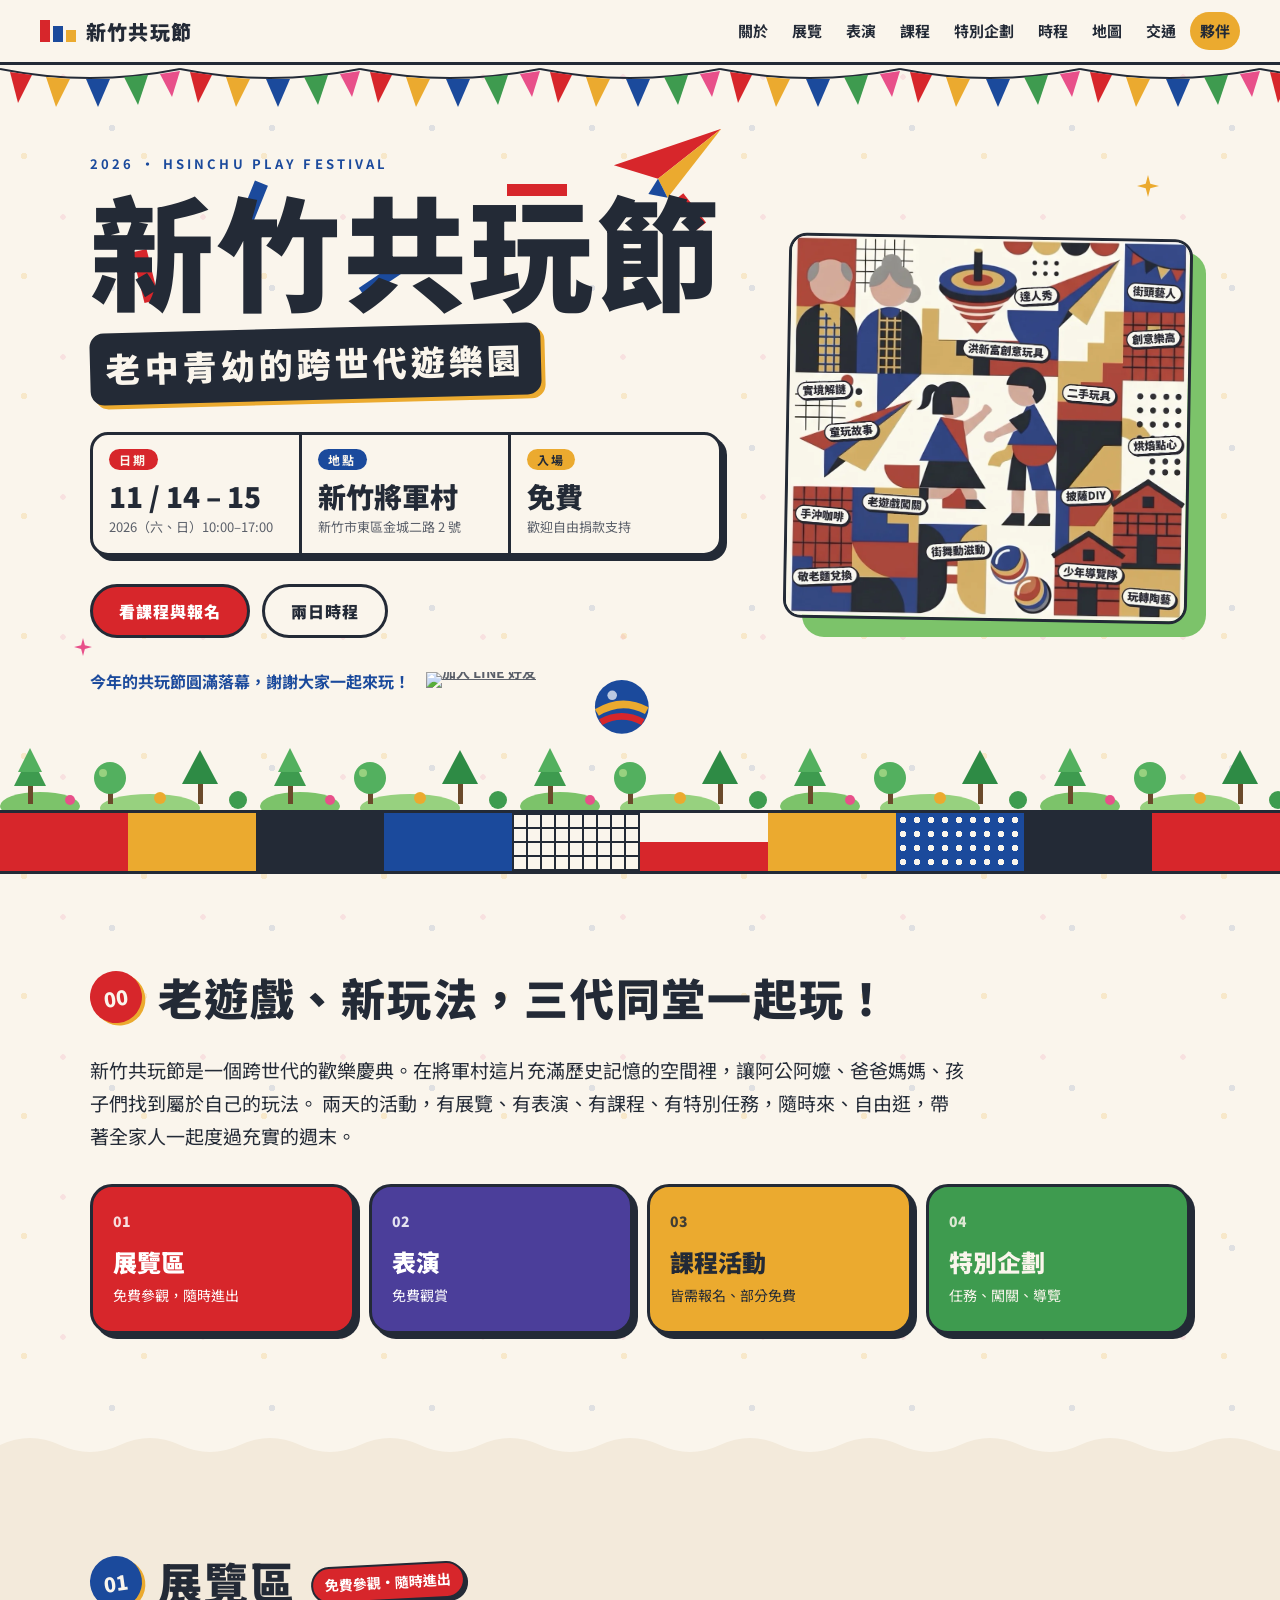
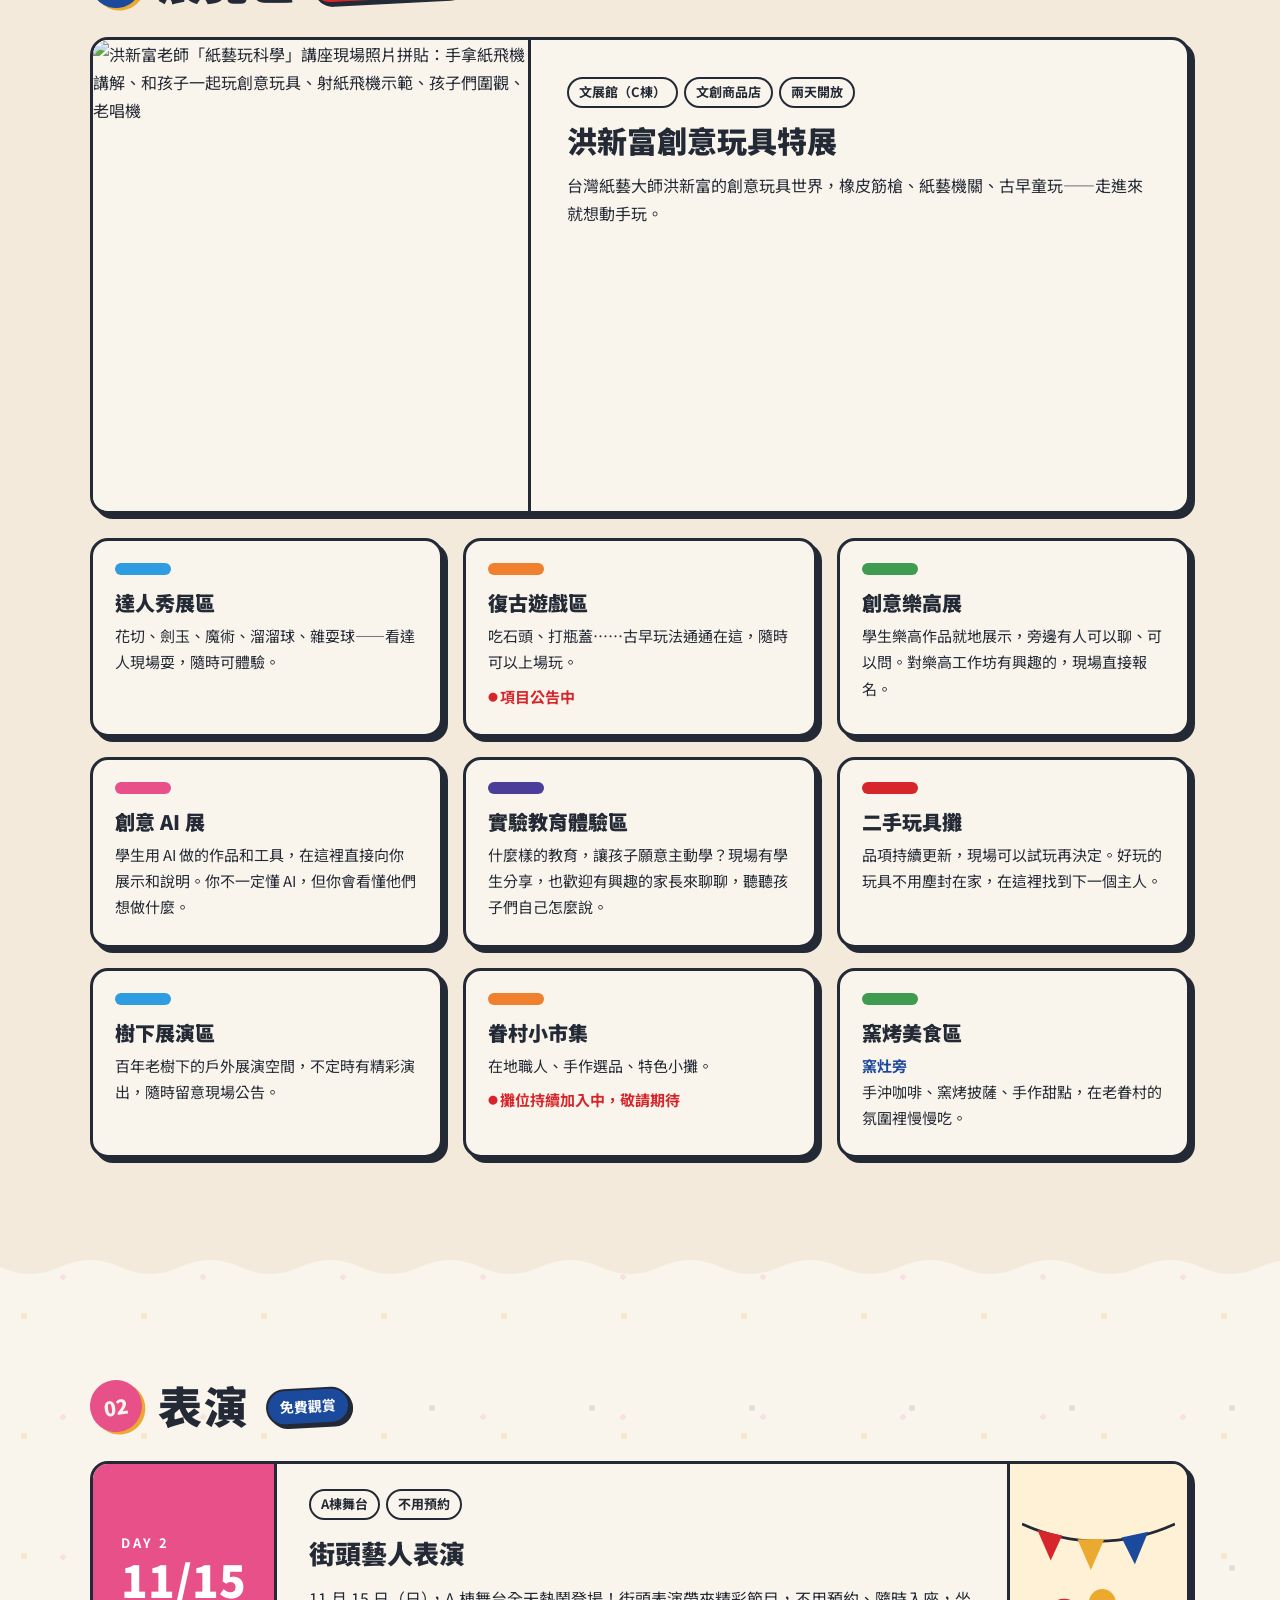
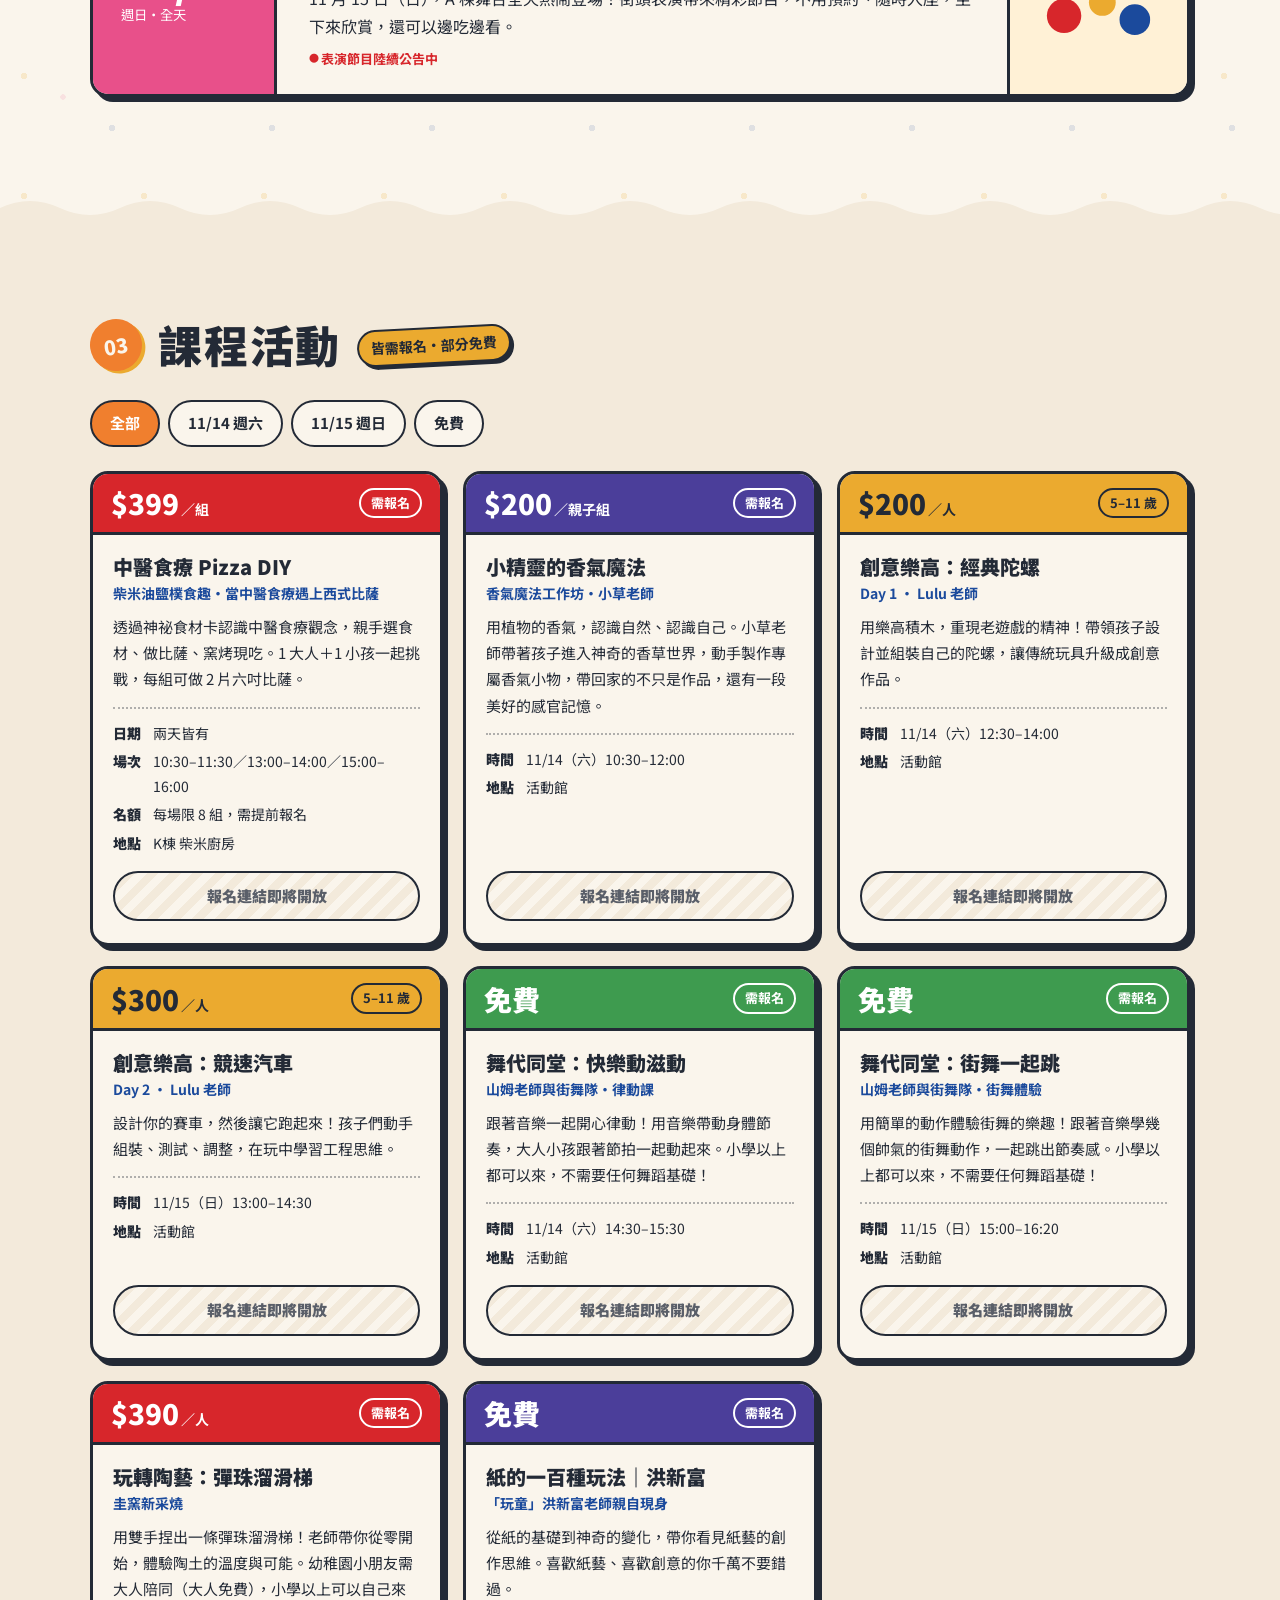
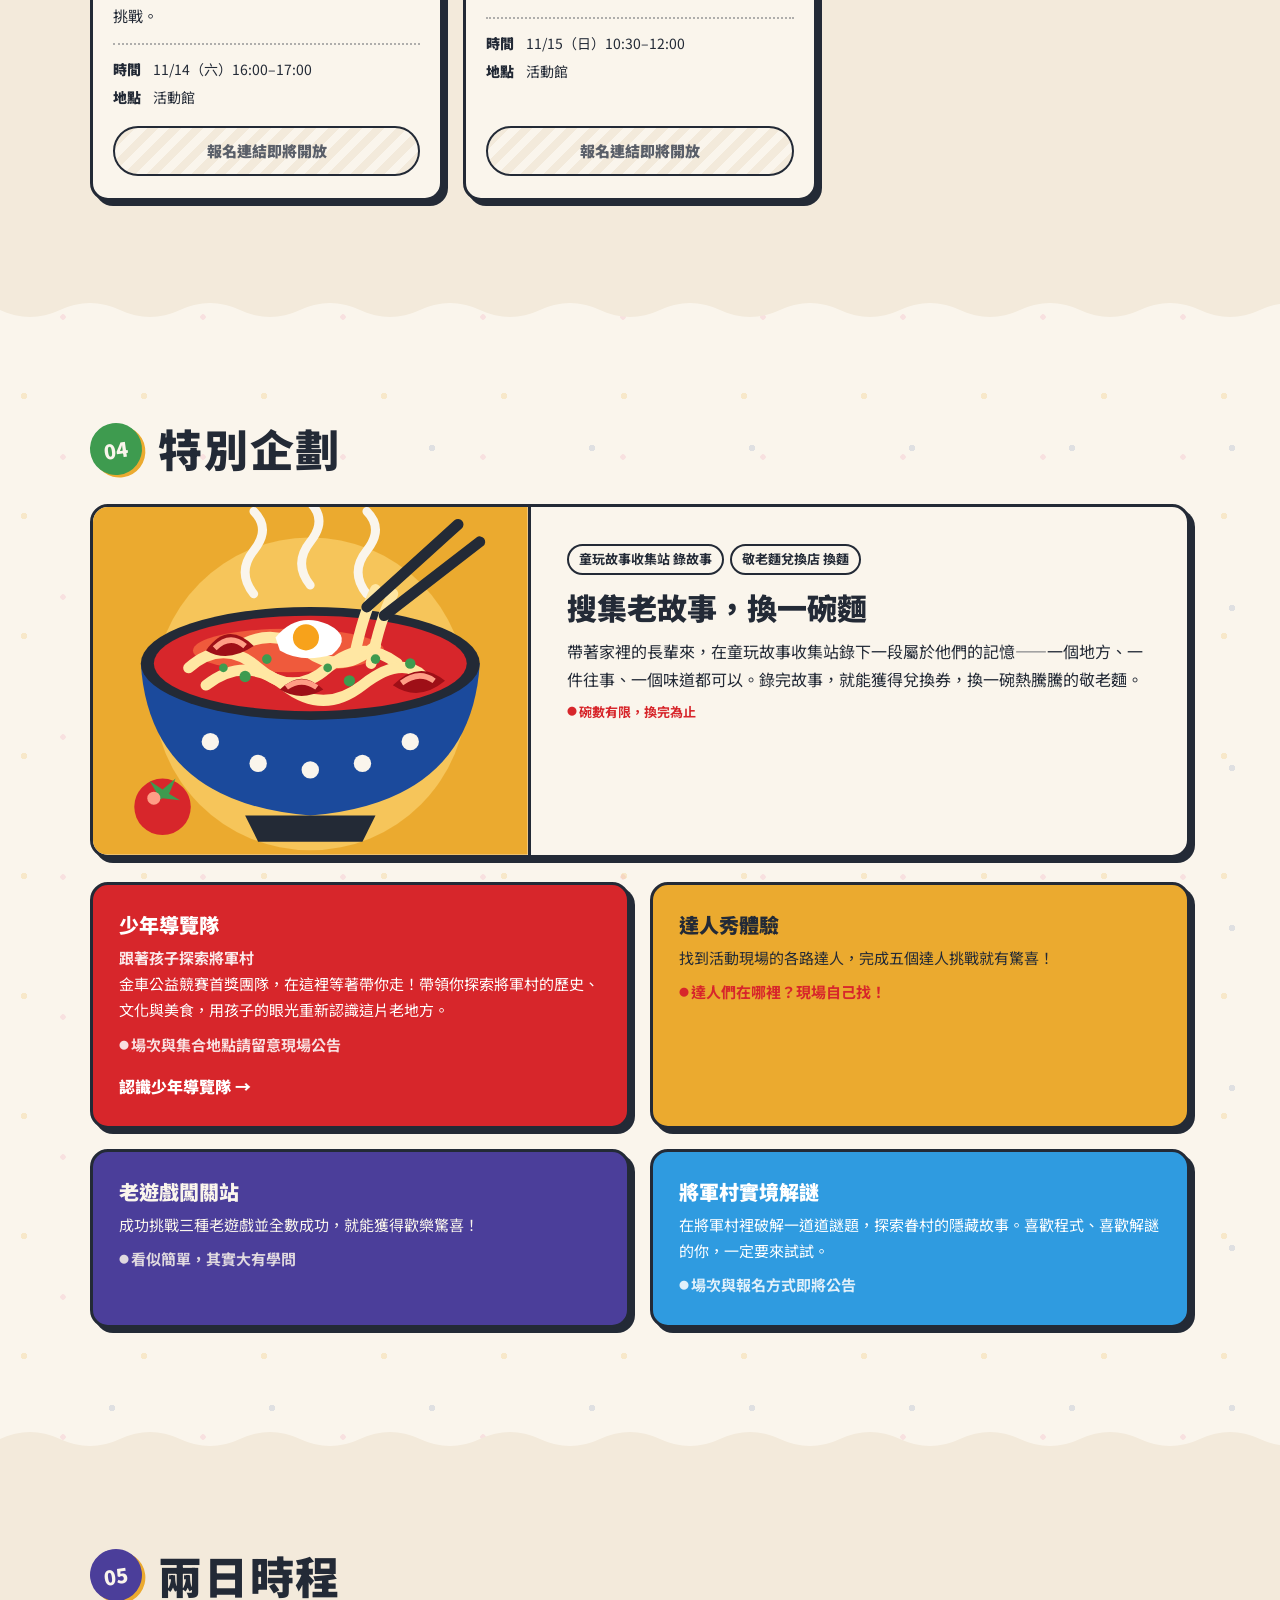
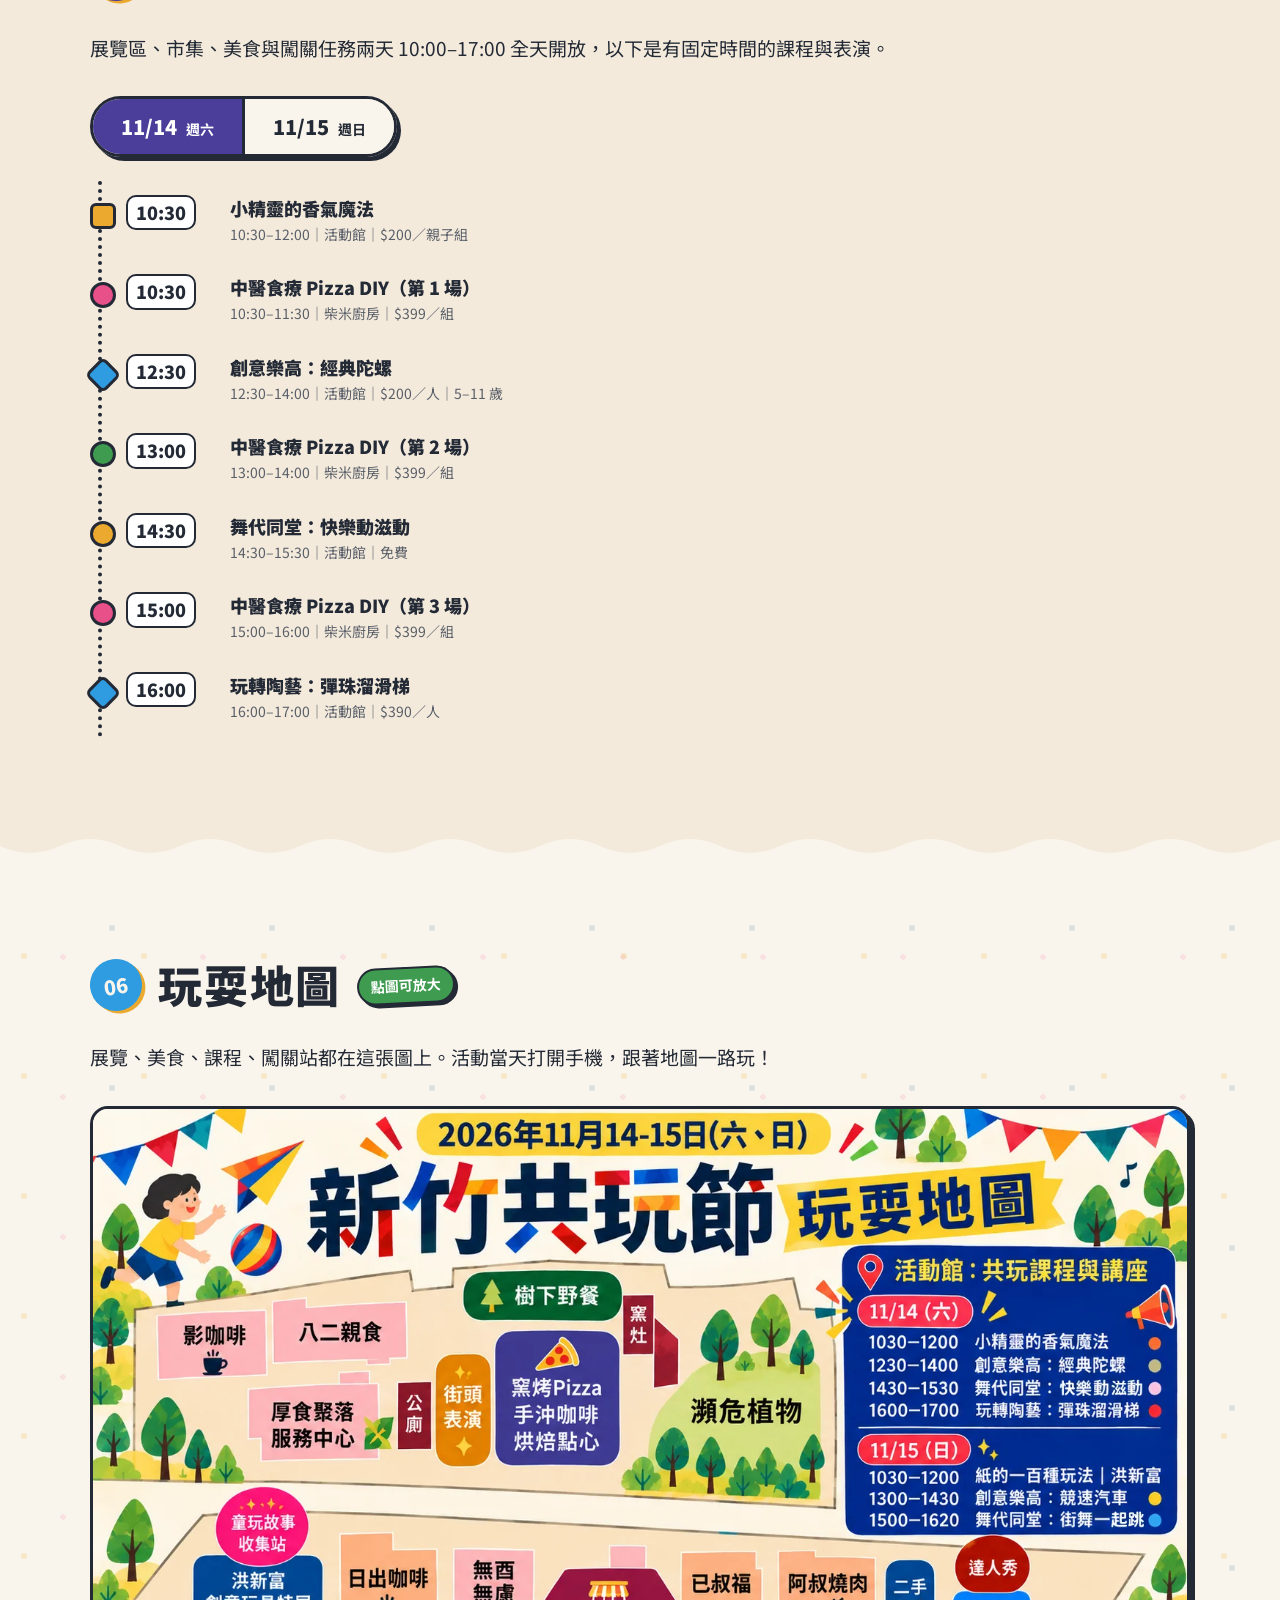
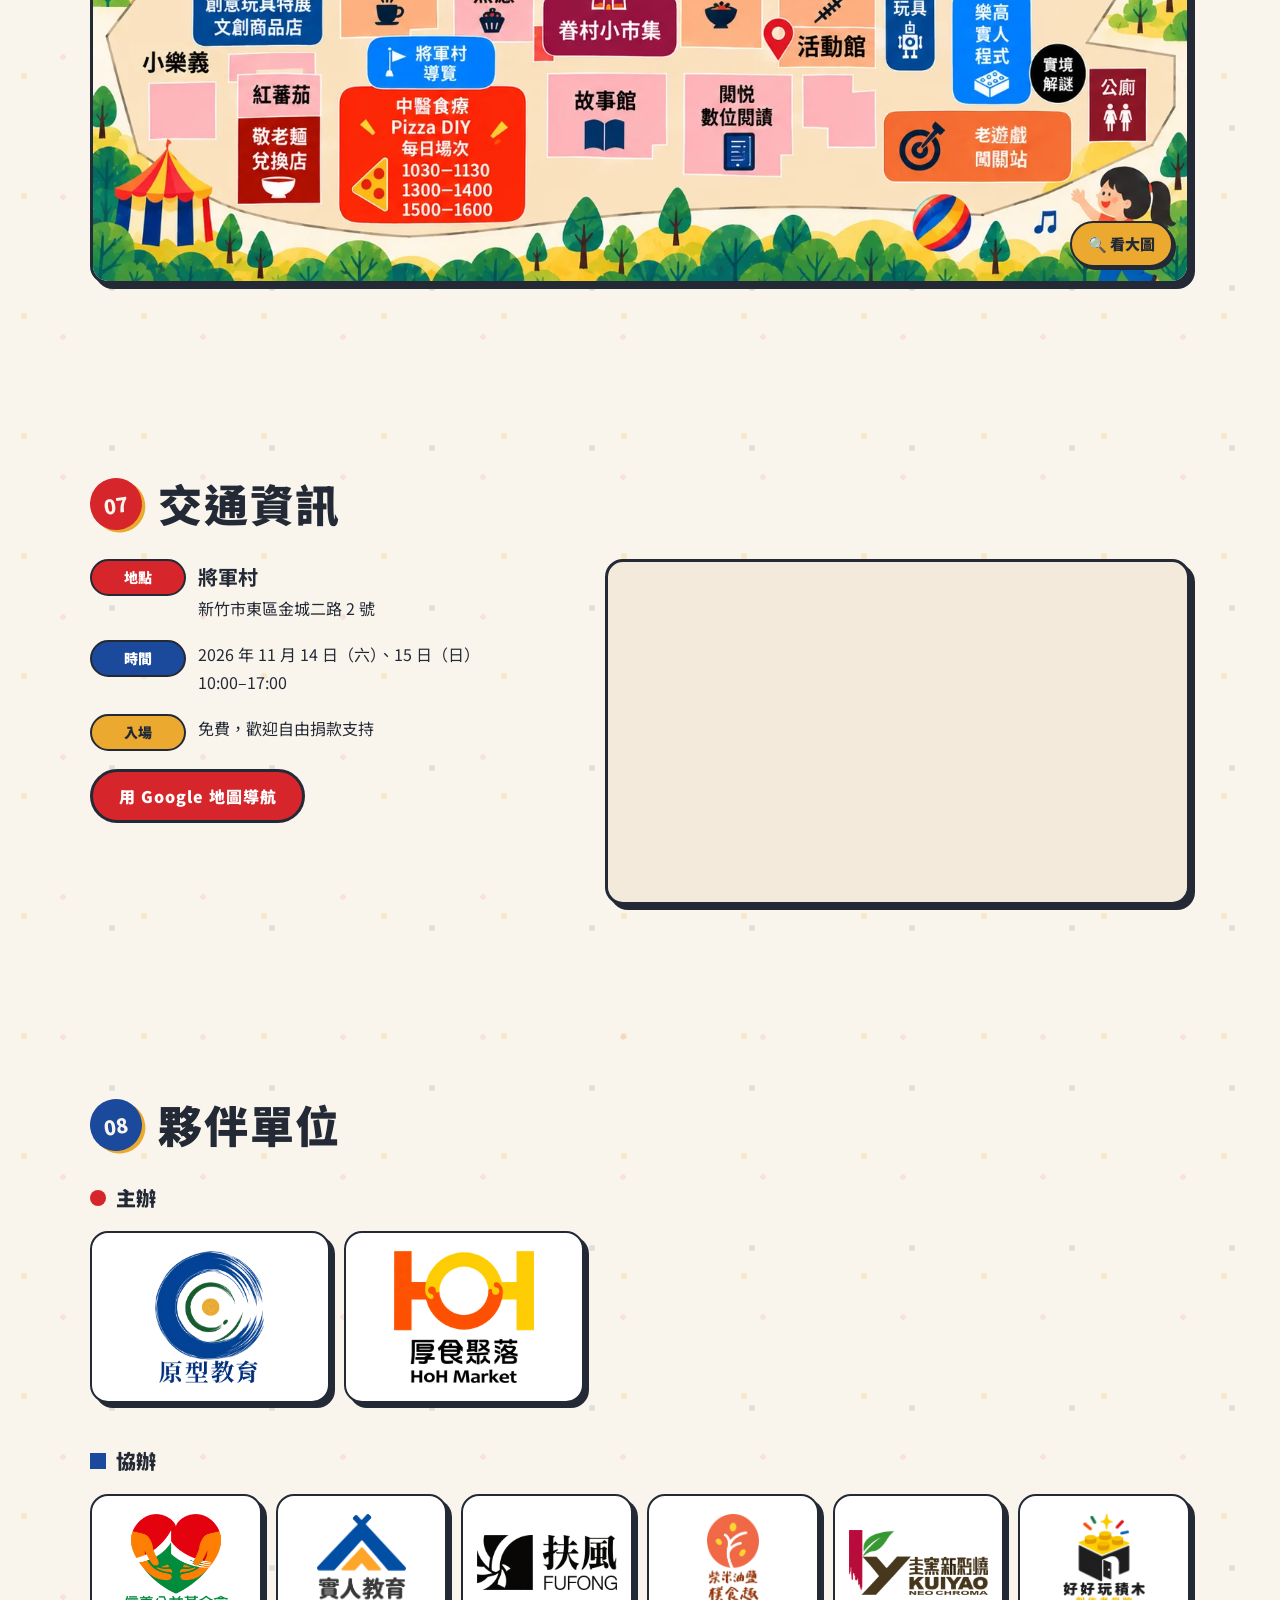
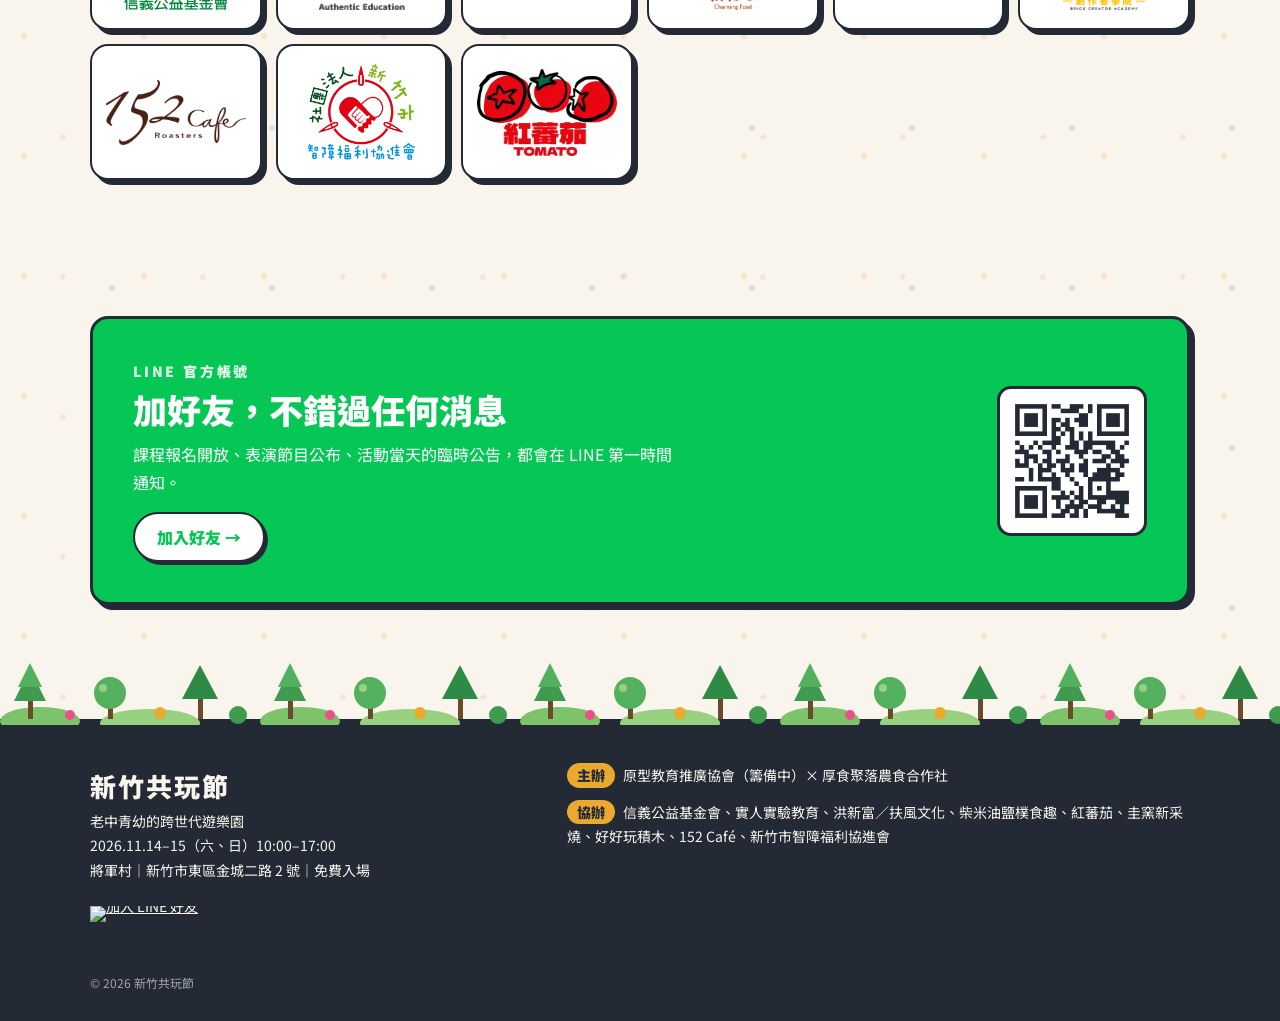
==== commit d3ef57f3: "Add files via upload" ====
--- a/index.html
+++ b/index.html
@@ -66,7 +66,7 @@
 <link rel="preconnect" href="https://fonts.googleapis.com">
 <link rel="preconnect" href="https://fonts.gstatic.com" crossorigin>
 <link href="https://fonts.googleapis.com/css2?family=Noto+Sans+TC:wght@400;500;700;900&display=swap" rel="stylesheet">
-<link rel="stylesheet" href="style.css?v=202610212030">
+<link rel="stylesheet" href="style.css?v=202610220944">
 </head>
 <body>
 
@@ -183,7 +183,7 @@
   <div id="expo-list">
   <article class="feature">
     <div class="feature-art feature-photo">
-      <picture><source srcset="images/hung.webp" type="image/webp"><img src="images/hung.jpg" width="800" height="600" loading="lazy" alt="紙藝大師洪新富與他的紙藝創意玩具作品"></picture>
+      <picture><source srcset="images/hung-collage.webp" type="image/webp"><img src="images/hung-collage.jpg" width="1200" height="1300" loading="lazy" alt="洪新富老師「紙藝玩科學」講座現場照片拼貼：手拿紙飛機講解、和孩子一起玩創意玩具、射紙飛機示範、孩子們圍觀、老唱機"></picture>
     </div>
     <div class="feature-body">
       <p class="meta"><span class="pill">文展館（C棟）</span><span class="pill">文創商品店</span><span class="pill">兩天開放</span></p>
@@ -625,7 +625,7 @@
   <p class="copyright">© 2026 新竹共玩節</p>
 </footer>
 
-<script src="script.js?v=202610212030" defer></script>
-<script src="content.js?v=202610212030" defer></script>
+<script src="script.js?v=202610220944" defer></script>
+<script src="content.js?v=202610220944" defer></script>
 </body>
 </html>
--- a/style.css
+++ b/style.css
@@ -537,3 +537,27 @@
 .line-hero img{height:32px;width:auto}
 .footer-line{margin-top:12px}
 .footer-line .line-add img{height:26px;width:auto}
+
+/* 洪新富講座照片 */
+.talk{margin-top:40px;background:var(--cream);border:3px solid var(--navy);border-radius:var(--r);box-shadow:var(--sticker);padding:clamp(18px,3vw,32px)}
+.talk-kicker{font-weight:900;font-size:14px;color:var(--red);letter-spacing:.08em}
+.talk-head h3{font-weight:900;font-size:clamp(20px,2.6vw,28px);line-height:1.35;margin:4px 0 8px}
+.talk-head p:last-child{max-width:52em;font-size:15px}
+.talk-grid{display:grid;grid-template-columns:1.1fr 1fr 1fr;grid-template-rows:220px 220px;gap:12px;margin-top:20px}
+.talk-photo{position:relative;margin:0;border-radius:14px;overflow:hidden;border:2px solid var(--navy);background:var(--navy)}
+.talk-photo.tall{grid-row:span 2}
+.talk-photo picture,.talk-photo img{display:block;width:100%;height:100%}
+.talk-photo img{object-fit:cover;transition:transform .4s}
+.talk-photo:hover img{transform:scale(1.04)}
+.talk-photo:nth-child(5) img{object-position:50% 30%}
+.talk-photo figcaption{position:absolute;left:8px;bottom:8px;right:8px;width:fit-content;max-width:calc(100% - 16px);background:rgba(35,42,54,.82);color:#fff;font-size:13px;font-weight:700;padding:4px 10px;border-radius:999px;line-height:1.5}
+@media (max-width:760px){
+  .talk-grid{display:flex;overflow-x:auto;scroll-snap-type:x mandatory;gap:10px;margin-left:calc(-1 * clamp(18px,3vw,32px));margin-right:calc(-1 * clamp(18px,3vw,32px));padding:0 clamp(18px,3vw,32px) 6px}
+  .talk-photo{flex:0 0 78%;height:300px;scroll-snap-align:center}
+  .talk-photo.tall{grid-row:auto}
+}
+
+/* 洪新富特展：講座照片拼貼 */
+.feature-photo{background:var(--cream)}
+.feature-photo img{object-position:50% 40%}
+@media (max-width:760px){.feature-photo{aspect-ratio:12/13}}
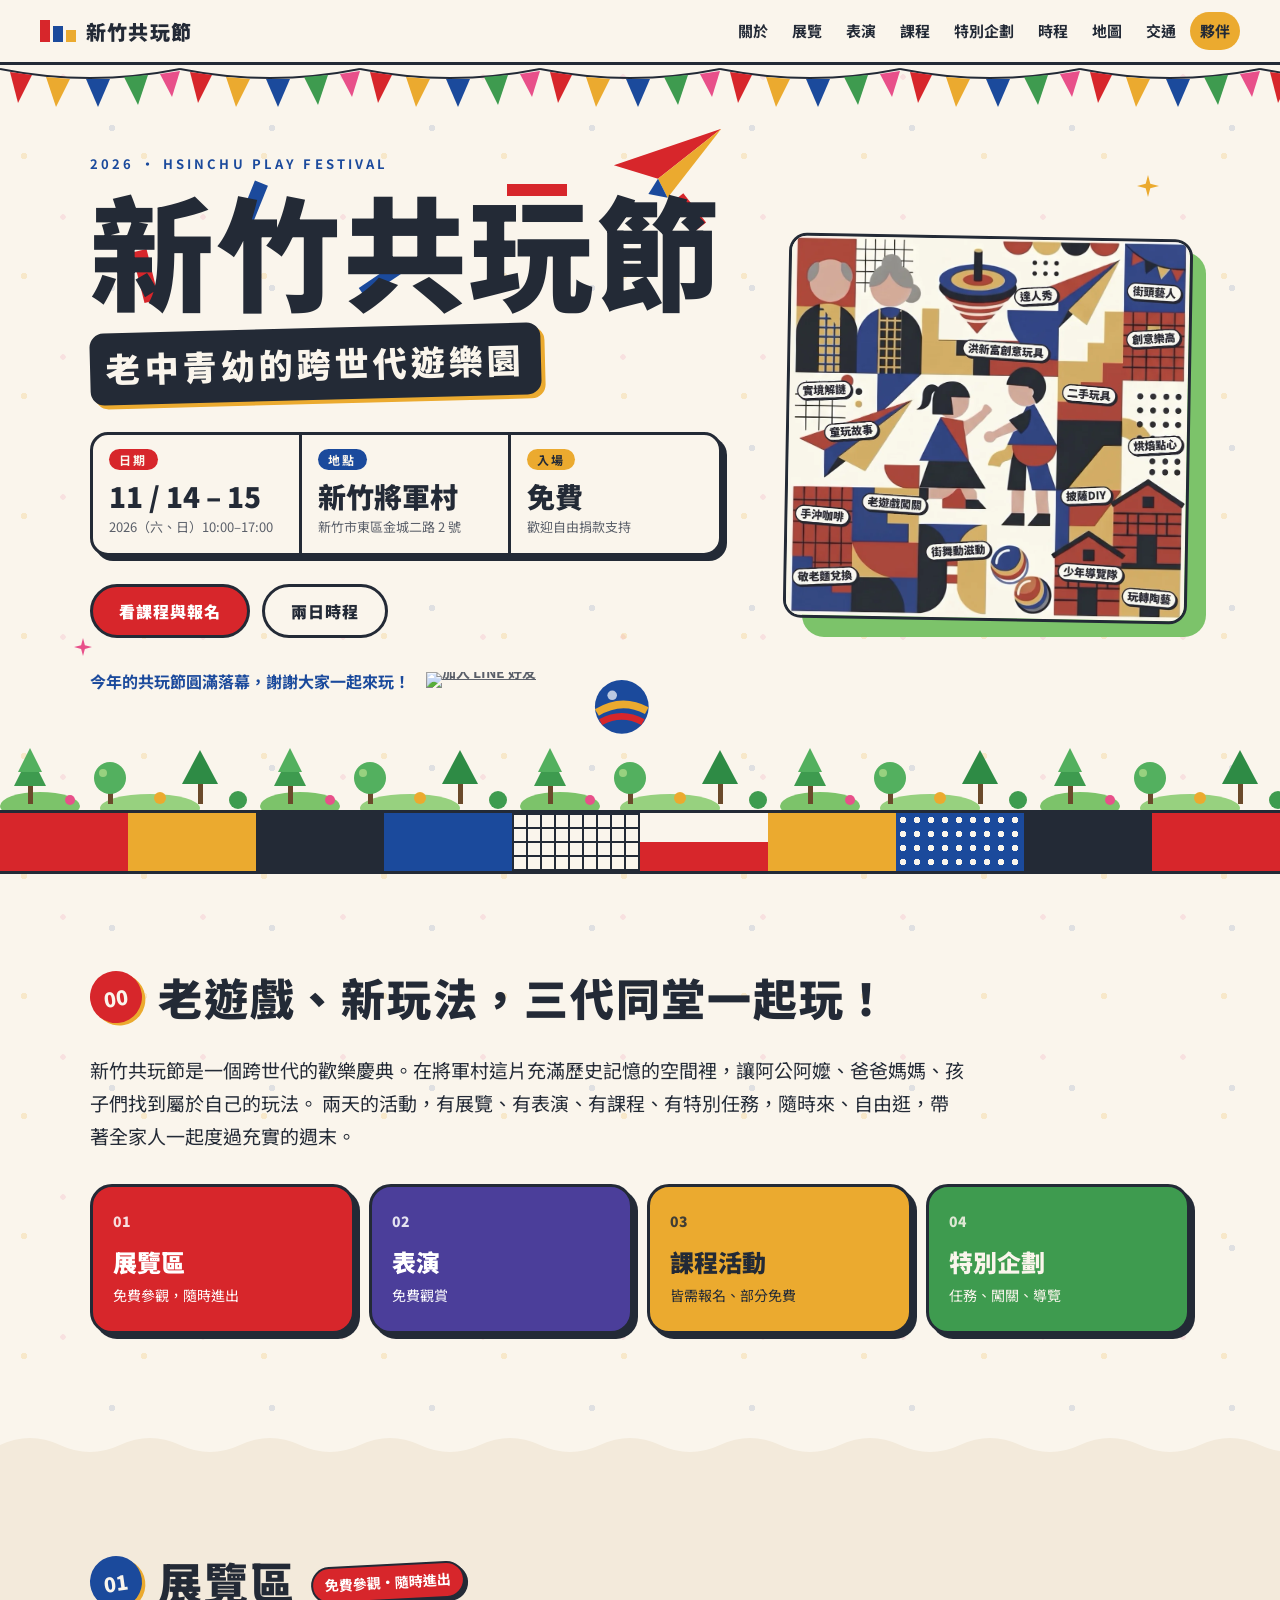
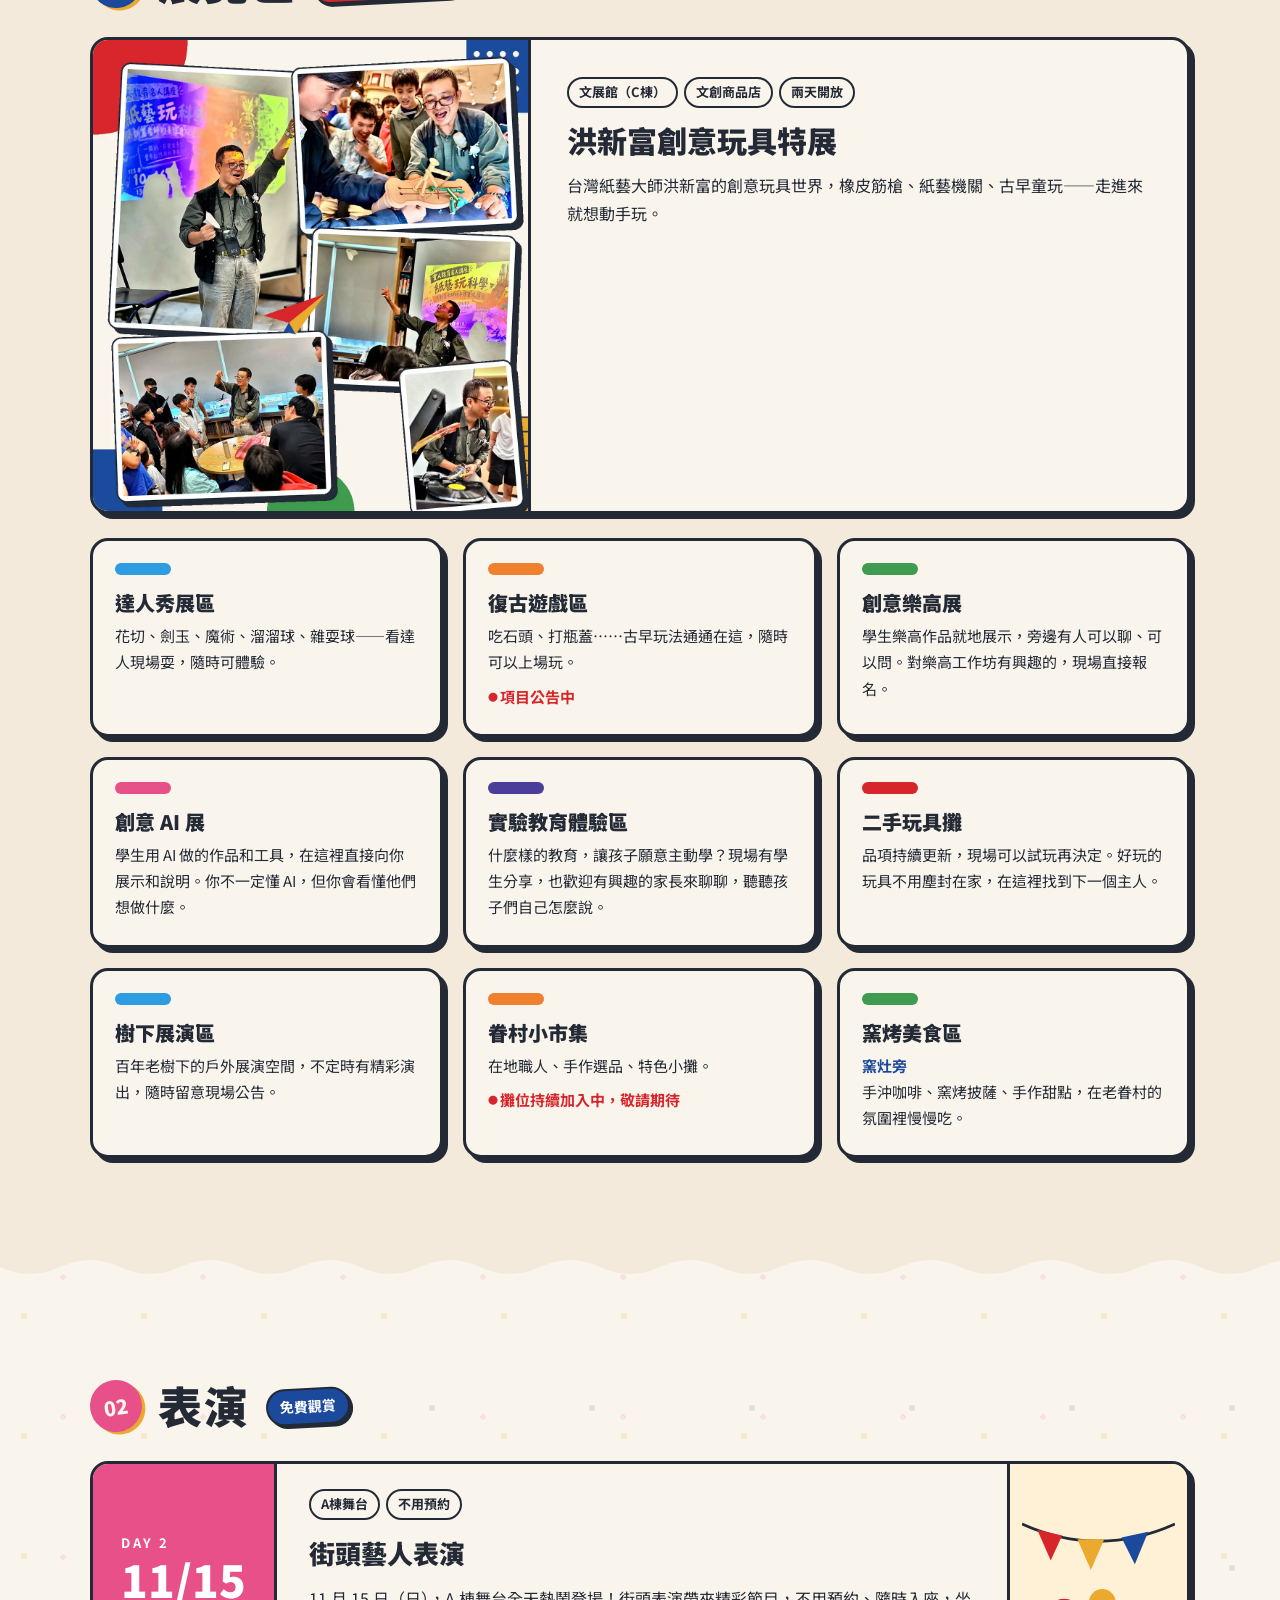
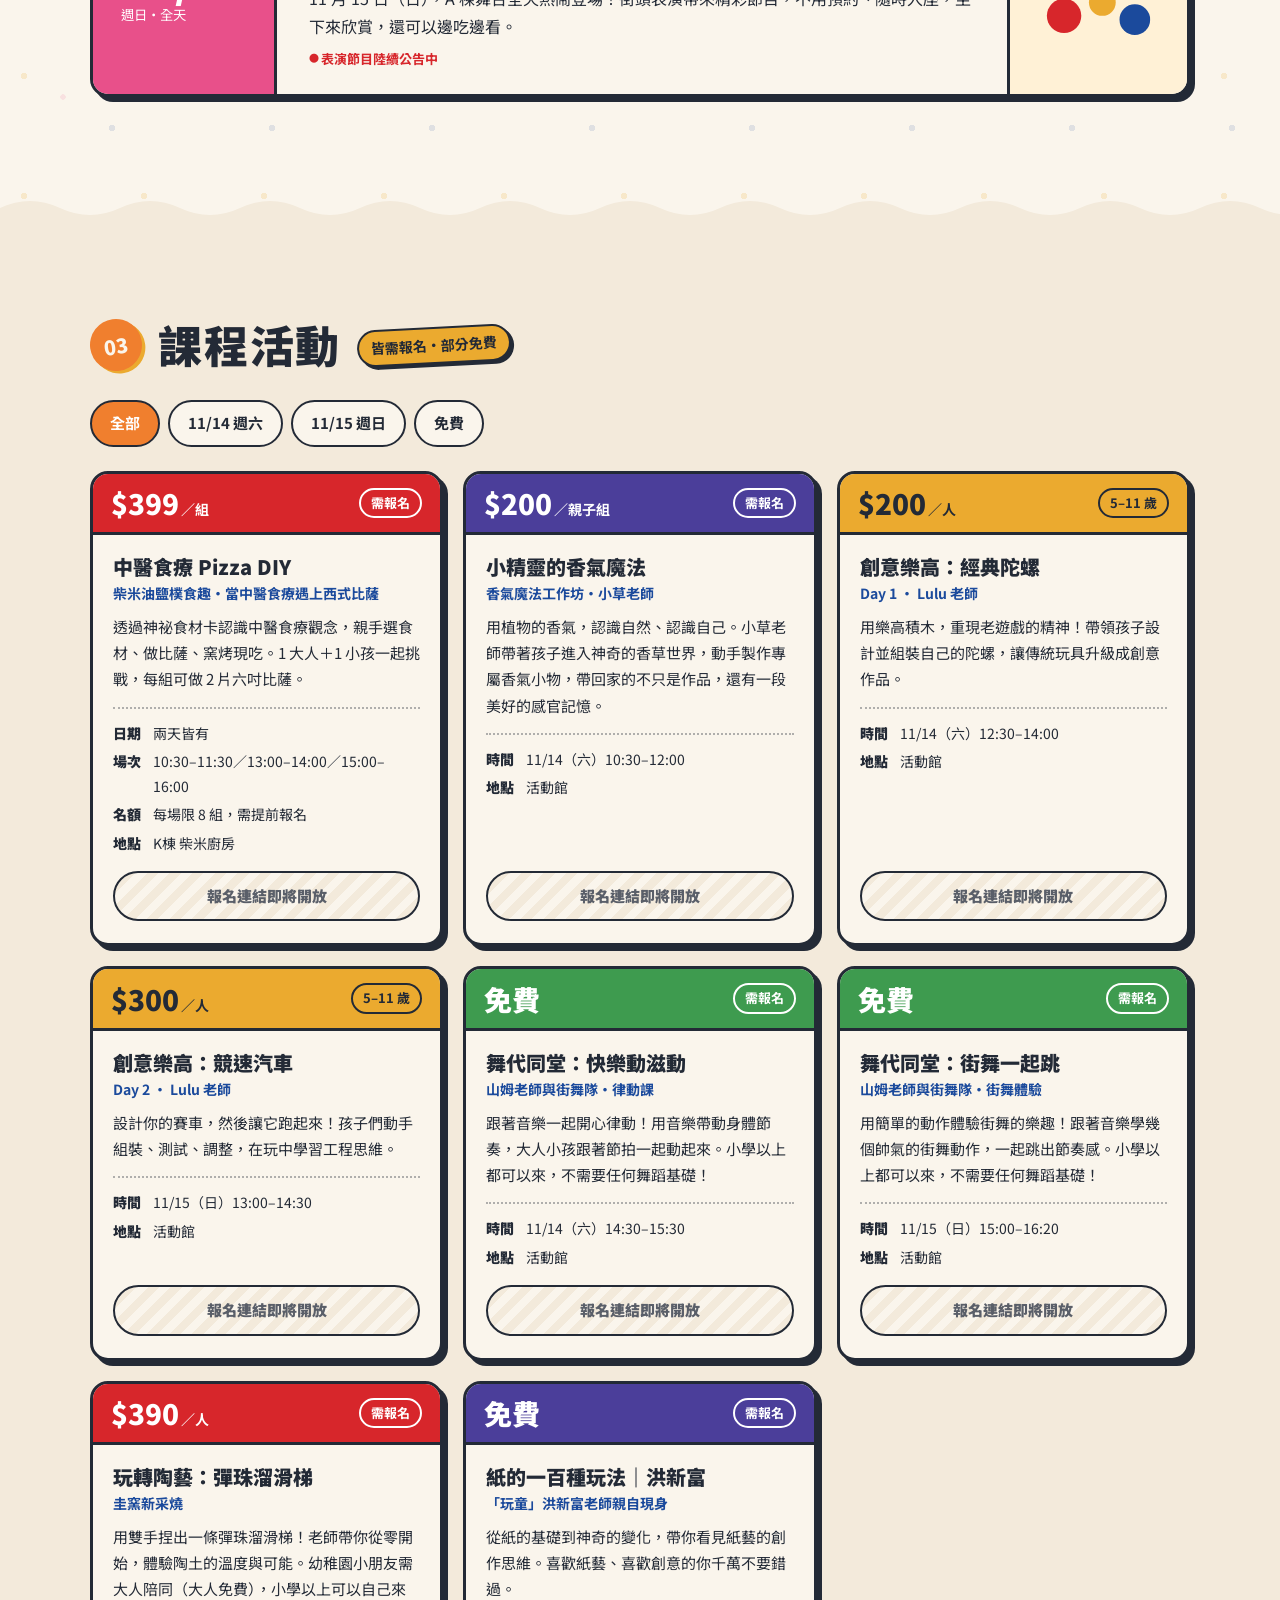
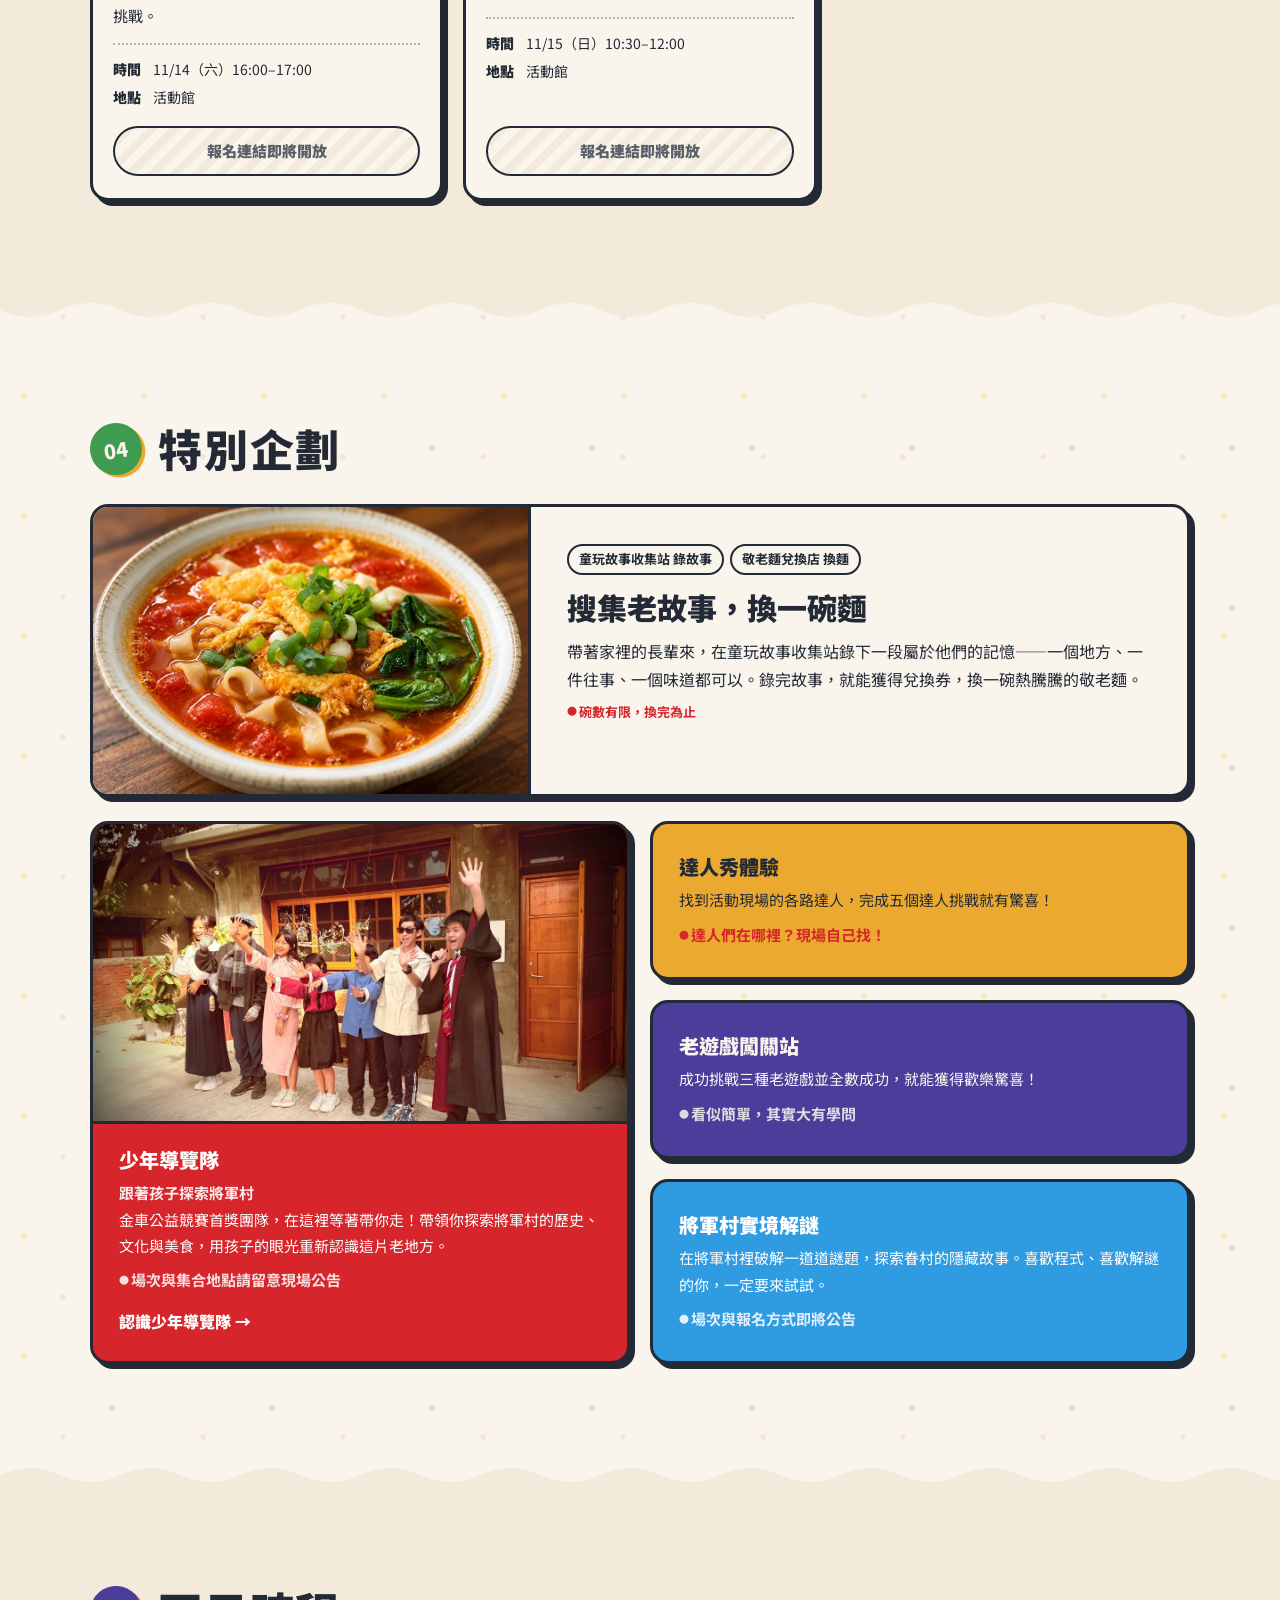
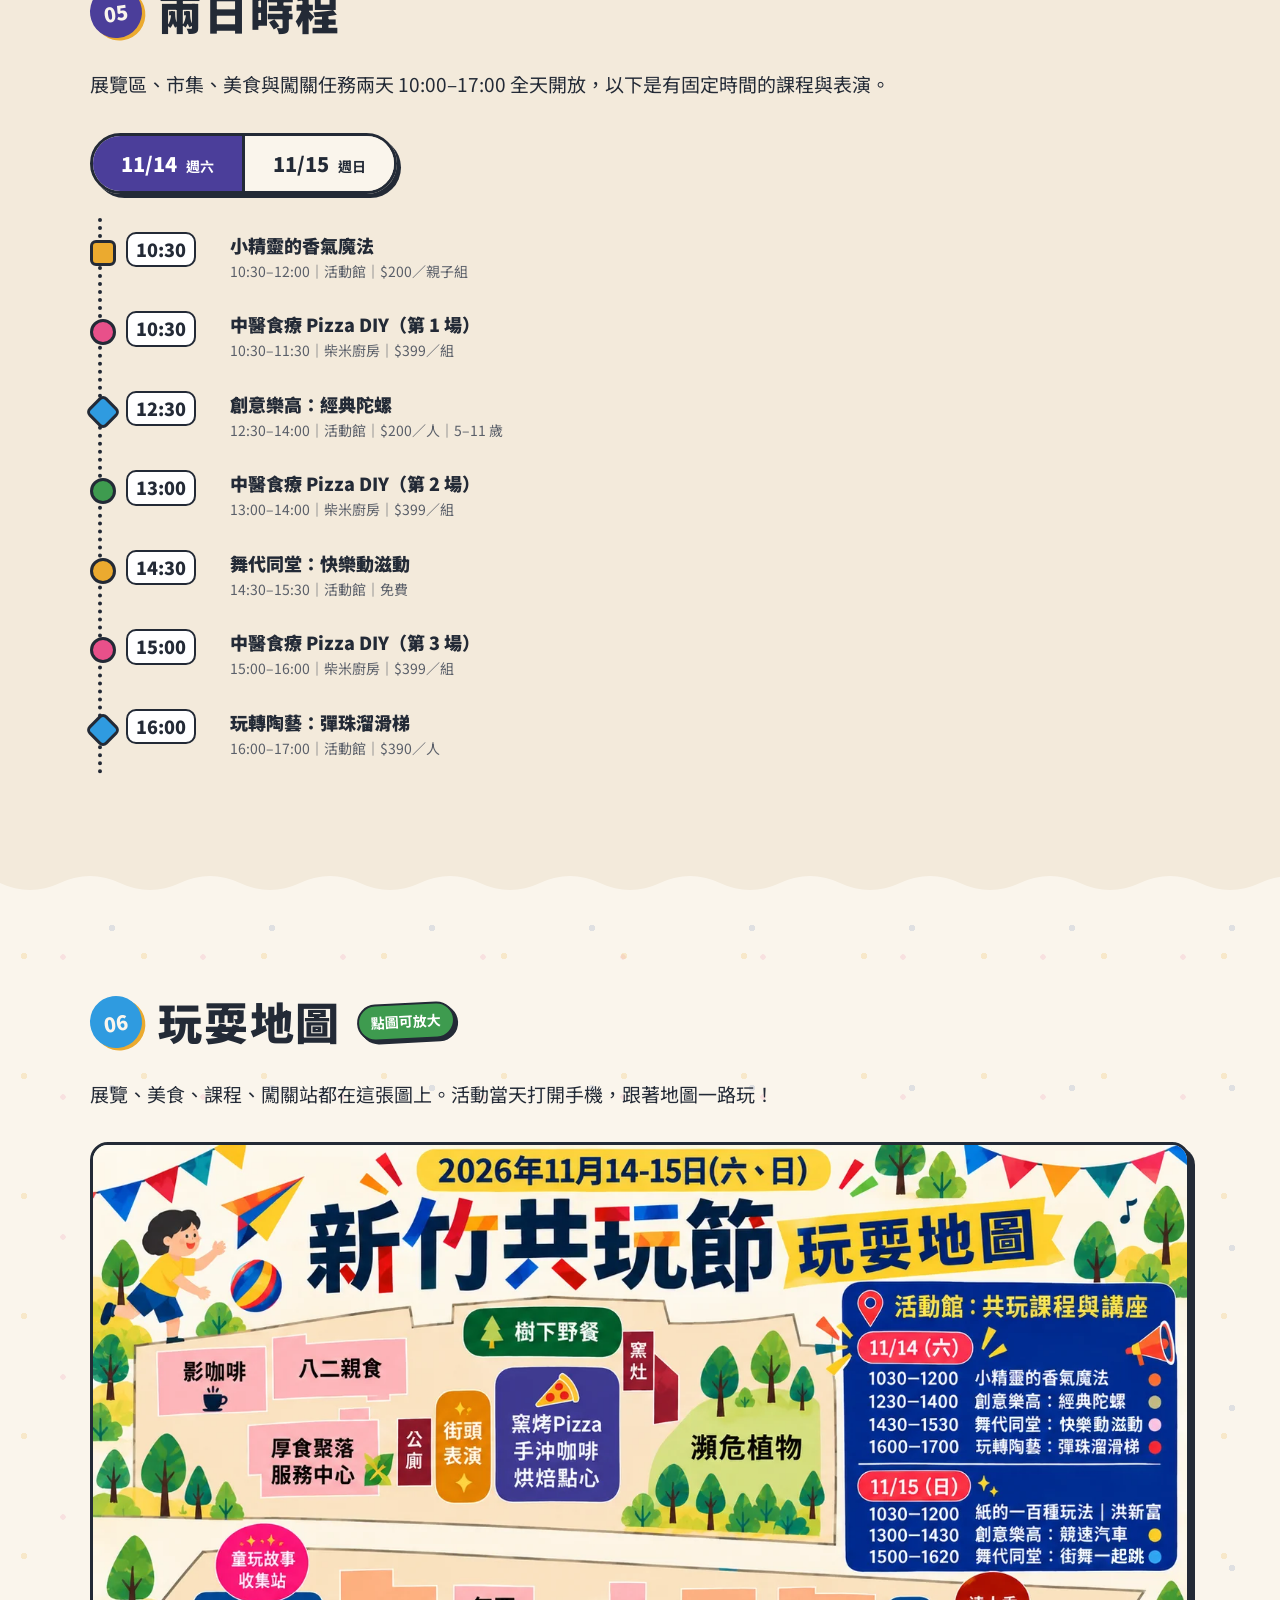
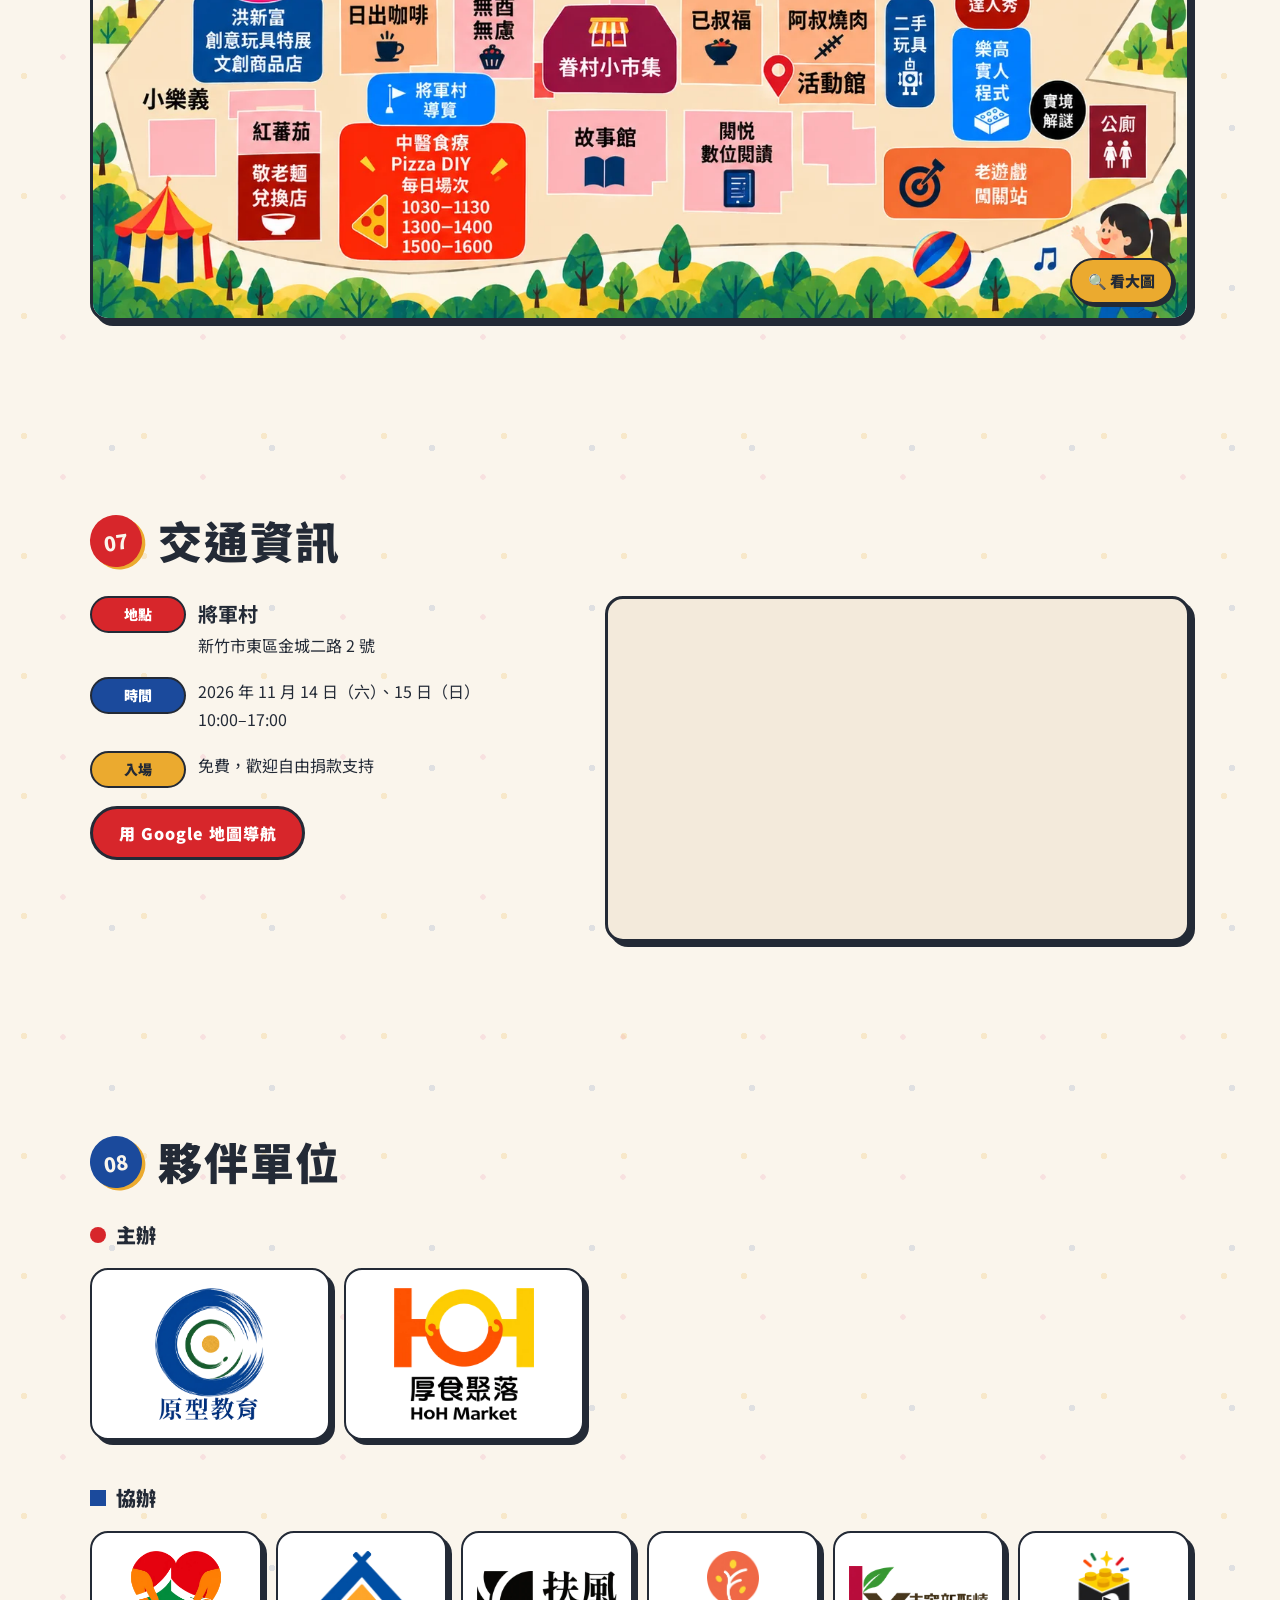
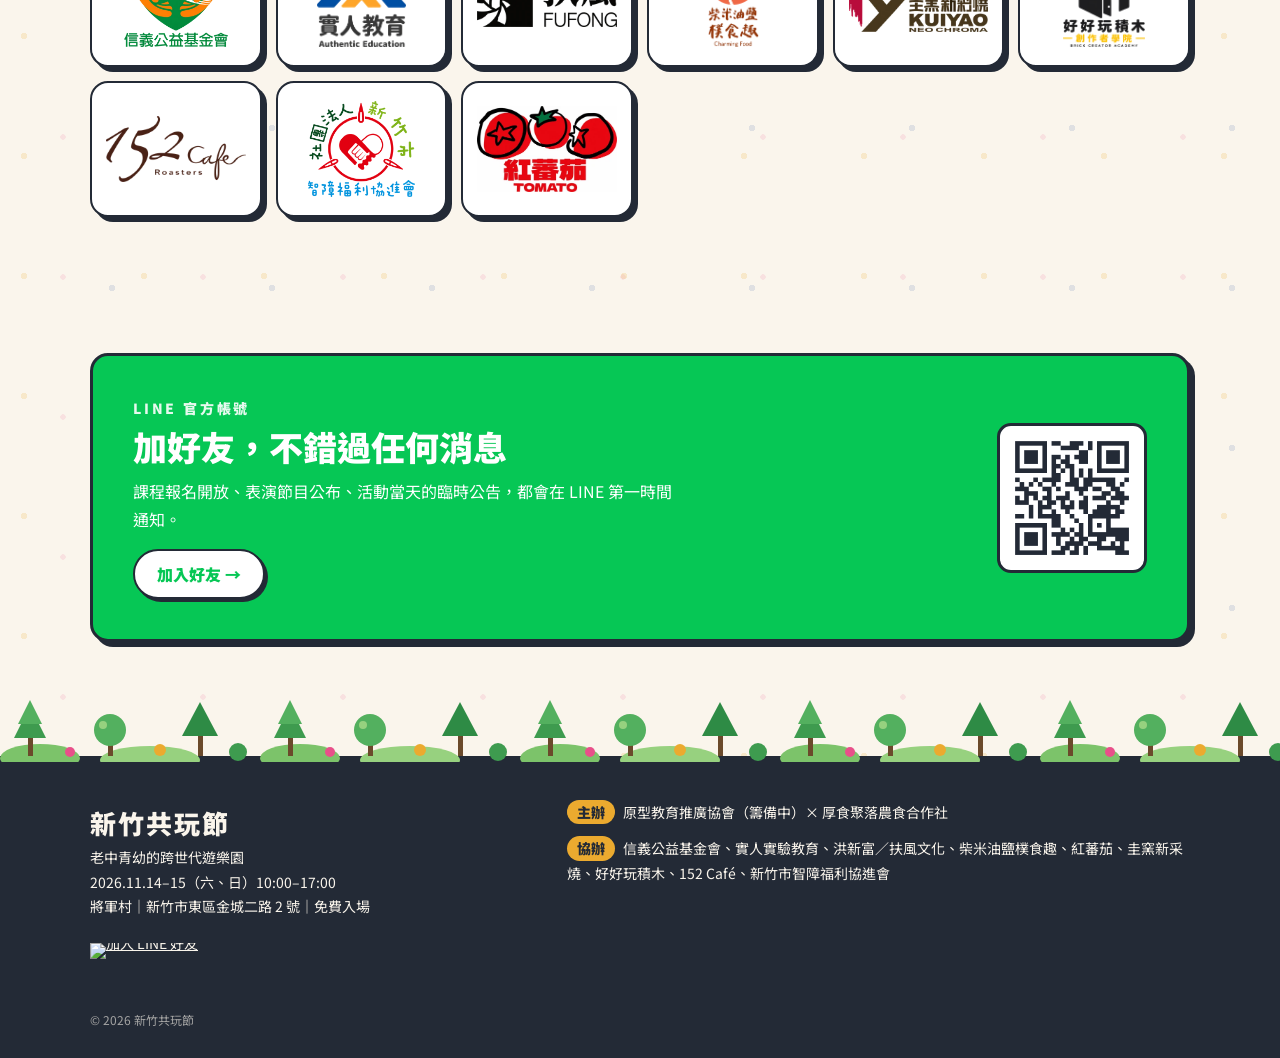
==== commit 3a11d268: "Add files via upload" ====
--- a/index.html
+++ b/index.html
@@ -66,7 +66,7 @@
 <link rel="preconnect" href="https://fonts.googleapis.com">
 <link rel="preconnect" href="https://fonts.gstatic.com" crossorigin>
 <link href="https://fonts.googleapis.com/css2?family=Noto+Sans+TC:wght@400;500;700;900&display=swap" rel="stylesheet">
-<link rel="stylesheet" href="style.css?v=202610220944">
+<link rel="stylesheet" href="style.css?v=202610221324">
 </head>
 <body>
 
@@ -440,9 +440,7 @@
 
   <div id="special-list">
   <article class="feature feature-blue">
-    <div class="feature-art" aria-hidden="true">
-      <svg viewBox="0 0 200 160" preserveAspectRatio="xMidYMid slice"> <rect width="200" height="160" fill="#EBAA2F" style="fill:#EBAA2F"/> <circle cx="100" cy="86" r="72" fill="#F6C55A"/> <g stroke="#FAF5EC" stroke-width="4" fill="none" stroke-linecap="round"> <path d="M74 40 Q66 30 74 20 Q82 10 74 2"/><path d="M100 36 Q92 26 100 16 Q108 6 100 -2"/><path d="M126 40 Q118 30 126 20 Q134 10 126 2"/> </g> <path d="M22 72 Q26 136 100 142 Q174 136 178 72 Z" fill="#1B4A9C"/> <g fill="#FAF5EC"><circle cx="54" cy="108" r="4"/><circle cx="76" cy="118" r="4"/><circle cx="100" cy="121" r="4"/><circle cx="124" cy="118" r="4"/><circle cx="146" cy="108" r="4"/></g> <path d="M70 142 L130 142 L124 154 L76 154 Z" fill="#232A36"/> <ellipse cx="100" cy="72" rx="78" ry="26" fill="#232A36"/> <ellipse cx="100" cy="72" rx="72" ry="22" fill="#D7262B"/> <ellipse cx="90" cy="66" rx="44" ry="10" fill="#EF5A3C"/> <g stroke="#FFE7A3" stroke-width="5" fill="none" stroke-linecap="round"> <path d="M44 74 Q60 60 76 74 T108 74 T140 72"/> <path d="M52 82 Q70 68 88 82 T124 82 T152 78"/> <path d="M64 66 Q82 54 98 66 T130 64"/> </g> <g stroke="#FFE7A3" stroke-width="5" fill="none" stroke-linecap="round"><path d="M120 70 Q124 50 130 38"/><path d="M128 72 Q132 52 138 40"/></g> <g stroke="#232A36" stroke-width="5" stroke-linecap="round"><path d="M168 8 L126 46"/><path d="M178 16 L134 50"/></g> <g><path d="M52 66 Q62 52 74 64 Q62 72 52 66 Z" fill="#9E0F17"/><path d="M56 65 Q63 58 70 64" stroke="#FF9E86" stroke-width="2.5" fill="none"/></g> <g><path d="M138 82 Q150 70 162 80 Q150 90 138 82 Z" fill="#9E0F17"/><path d="M142 81 Q150 75 157 80" stroke="#FF9E86" stroke-width="2.5" fill="none"/></g> <g><path d="M86 84 Q96 74 106 84 Q96 90 86 84 Z" fill="#9E0F17"/><path d="M89 83 Q96 78 103 83" stroke="#FF9E86" stroke-width="2.5" fill="none"/></g> <path d="M84 60 Q94 48 108 54 Q120 60 110 68 Q96 72 86 66 Z" fill="#fff"/><circle cx="98" cy="60" r="6" fill="#F7A21B"/> <g fill="#3E9B4F"><circle cx="70" cy="78" r="2.6"/><circle cx="80" cy="70" r="2.2"/><circle cx="118" cy="80" r="2.6"/><circle cx="130" cy="70" r="2.2"/><circle cx="60" cy="74" r="2"/><circle cx="146" cy="72" r="2.4"/><circle cx="108" cy="74" r="2"/></g> <circle cx="32" cy="138" r="13" fill="#D7262B"/><path d="M26 126 L32 130 L38 125 L35 132 L40 135 L32 134 L27 137 L29 131 Z" fill="#3E9B4F"/> <circle cx="28" cy="134" r="3" fill="#FF9E86"/> </svg>
-    </div>
+    <div class="feature-art feature-photo"><picture><source srcset="images/tomato-noodle.webp" type="image/webp"><img src="images/tomato-noodle.jpg" width="1200" height="792" loading="lazy" alt="一碗熱騰騰的蕃茄麵：紅湯、蕃茄塊、蛋花、青菜與蔥花"></picture></div>
     <div class="feature-body">
       <p class="meta"><span class="pill">童玩故事收集站 錄故事</span><span class="pill">敬老麵兌換店 換麵</span></p>
       <h3>搜集老故事，換一碗麵</h3>
@@ -452,12 +450,15 @@
   </article>
 
   <div class="card-grid card-grid-4">
-    <article class="card card-solid solid-red">
+    <article class="card card-solid solid-red card-wide">
+      <figure class="card-photo"><picture><source srcset="images/wonder-scouts.webp" type="image/webp"><img src="images/wonder-scouts.jpg" width="1200" height="900" loading="lazy" alt="少年導覽隊的孩子們穿著不同年代的服裝，在將軍村老房子前開心揮手"></picture></figure>
+      <div class="card-text">
       <h3>少年導覽隊</h3>
       <p class="where">跟著孩子探索將軍村</p>
       <p>金車公益競賽首獎團隊，在這裡等著帶你走！帶領你探索將軍村的歷史、文化與美食，用孩子的眼光重新認識這片老地方。</p>
       <p class="soon">場次與集合地點請留意現場公告</p>
       <a class="more" href="https://shirenschool.github.io/wonder-scouts/" target="_blank" rel="noopener">認識少年導覽隊 →</a>
+      </div>
     </article>
     <article class="card card-solid solid-yellow">
       <h3>達人秀體驗</h3>
@@ -625,7 +626,7 @@
   <p class="copyright">© 2026 新竹共玩節</p>
 </footer>
 
-<script src="script.js?v=202610220944" defer></script>
-<script src="content.js?v=202610220944" defer></script>
+<script src="script.js?v=202610221324" defer></script>
+<script src="content.js?v=202610221324" defer></script>
 </body>
 </html>
--- a/style.css
+++ b/style.css
@@ -561,3 +561,30 @@
 .feature-photo{background:var(--cream)}
 .feature-photo img{object-position:50% 40%}
 @media (max-width:760px){.feature-photo{aspect-ratio:12/13}}
+
+/* 特別企劃：照片 */
+.card-wide{grid-column:1 / -1;display:grid;grid-template-columns:1.1fr 1fr;padding:0;overflow:hidden}
+.card-wide .card-photo{margin:0;border-right:3px solid var(--navy);min-height:260px}
+.card-wide .card-photo picture,.card-wide .card-photo img{display:block;width:100%;height:100%}
+.card-wide .card-photo img{object-fit:cover;object-position:50% 55%}
+.card-wide .card-text{padding:clamp(20px,3vw,32px);display:flex;flex-direction:column}
+.card-wide h3{font-size:clamp(22px,2.6vw,28px)}
+.feature-photo img{object-position:50% 50%}
+@media (max-width:760px){
+  .card-wide{grid-template-columns:1fr}
+  .card-wide .card-photo{border-right:0;border-bottom:3px solid var(--navy);min-height:0;aspect-ratio:4/3}
+}
+.card-grid-4{grid-template-columns:repeat(3,1fr)}
+@media (max-width:760px){.card-grid-4{grid-template-columns:1fr}}
+
+/* 少年導覽隊：維持一般卡片大小，照片放卡片上方 */
+.card-grid-4{grid-template-columns:repeat(2,1fr)}
+.card-wide{grid-column:auto;display:flex;flex-direction:column;padding:0}
+.card-wide .card-photo{border-right:0;border-bottom:3px solid var(--navy);min-height:0;aspect-ratio:16/9}
+.card-wide .card-text{padding:22px 26px 26px;flex:1}
+.card-wide h3{font-size:20px}
+@media (max-width:760px){.card-grid-4{grid-template-columns:1fr}}
+/* 少年導覽隊在左、其餘三張在右側直排，避免卡片空白 */
+.card-wide{grid-row:span 3}
+.card-grid-4 .card:not(.card-wide){justify-content:center}
+@media (max-width:760px){.card-wide{grid-row:auto}}
